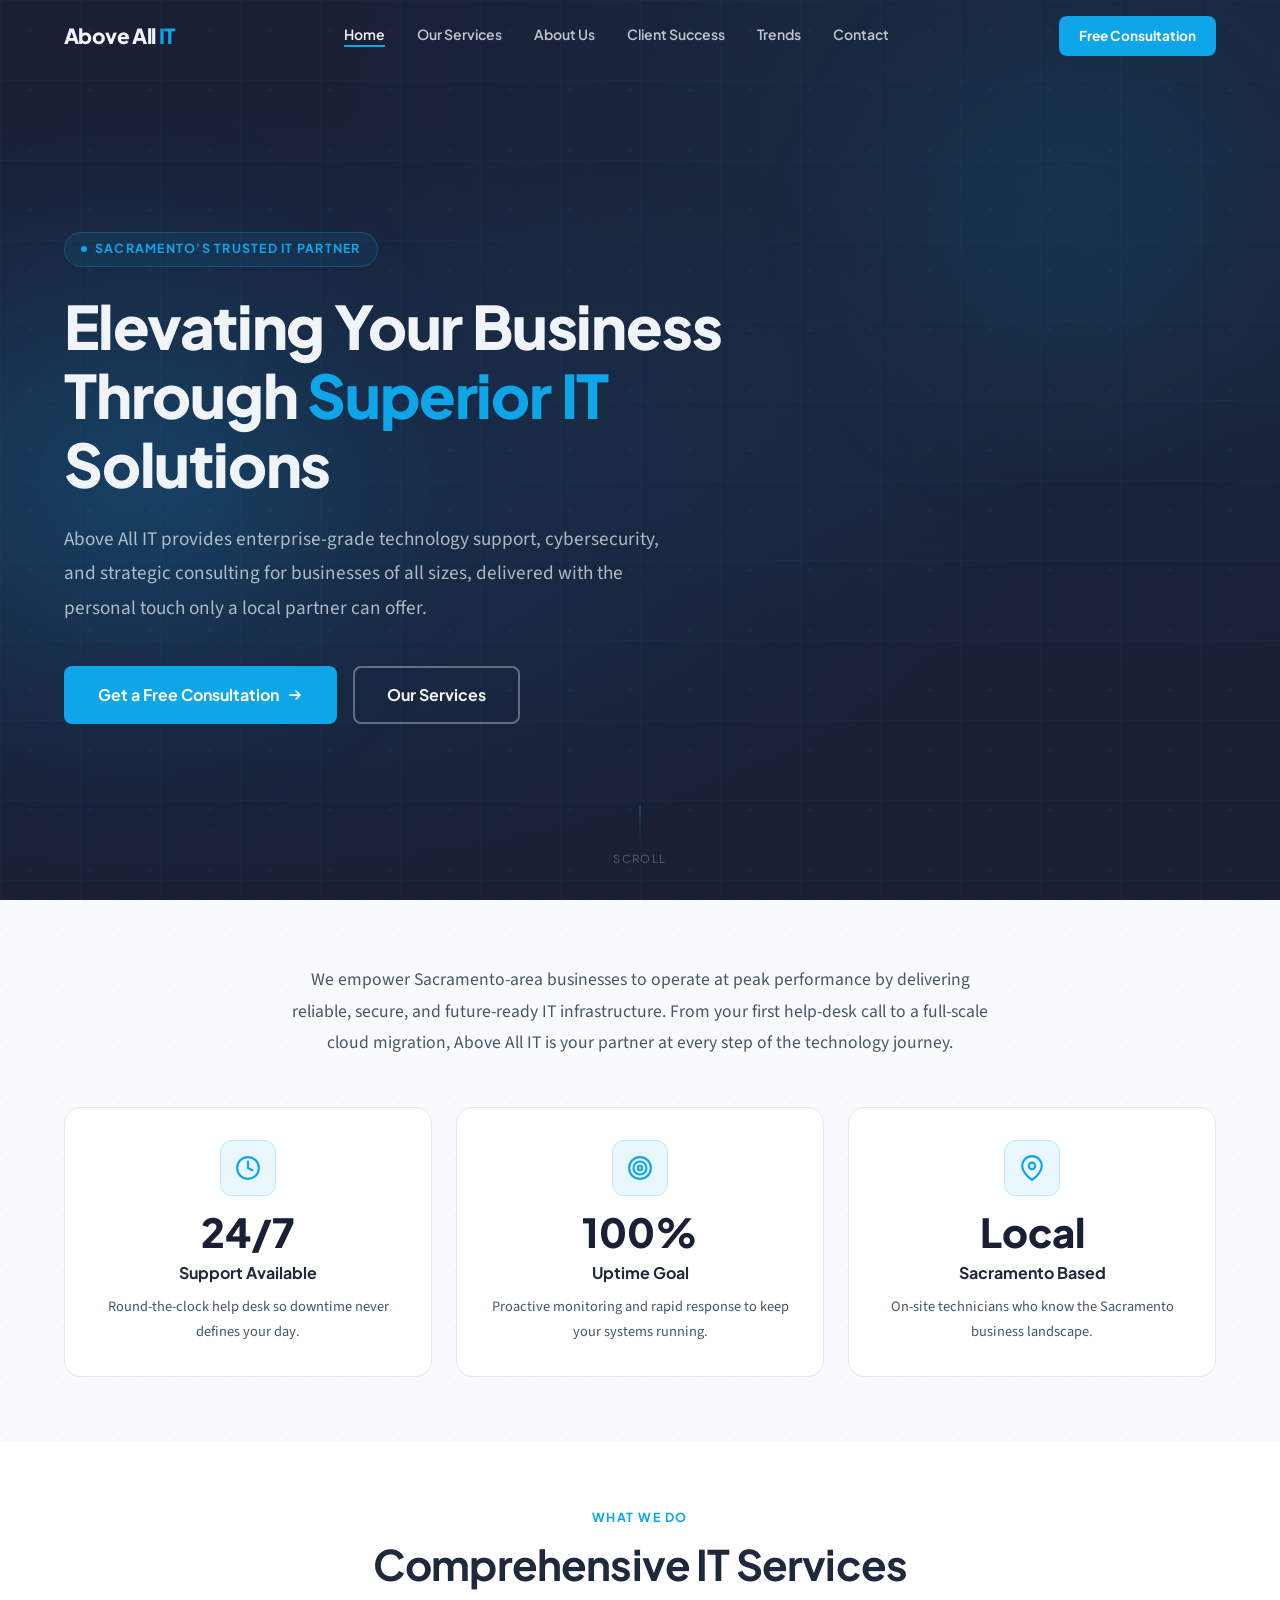
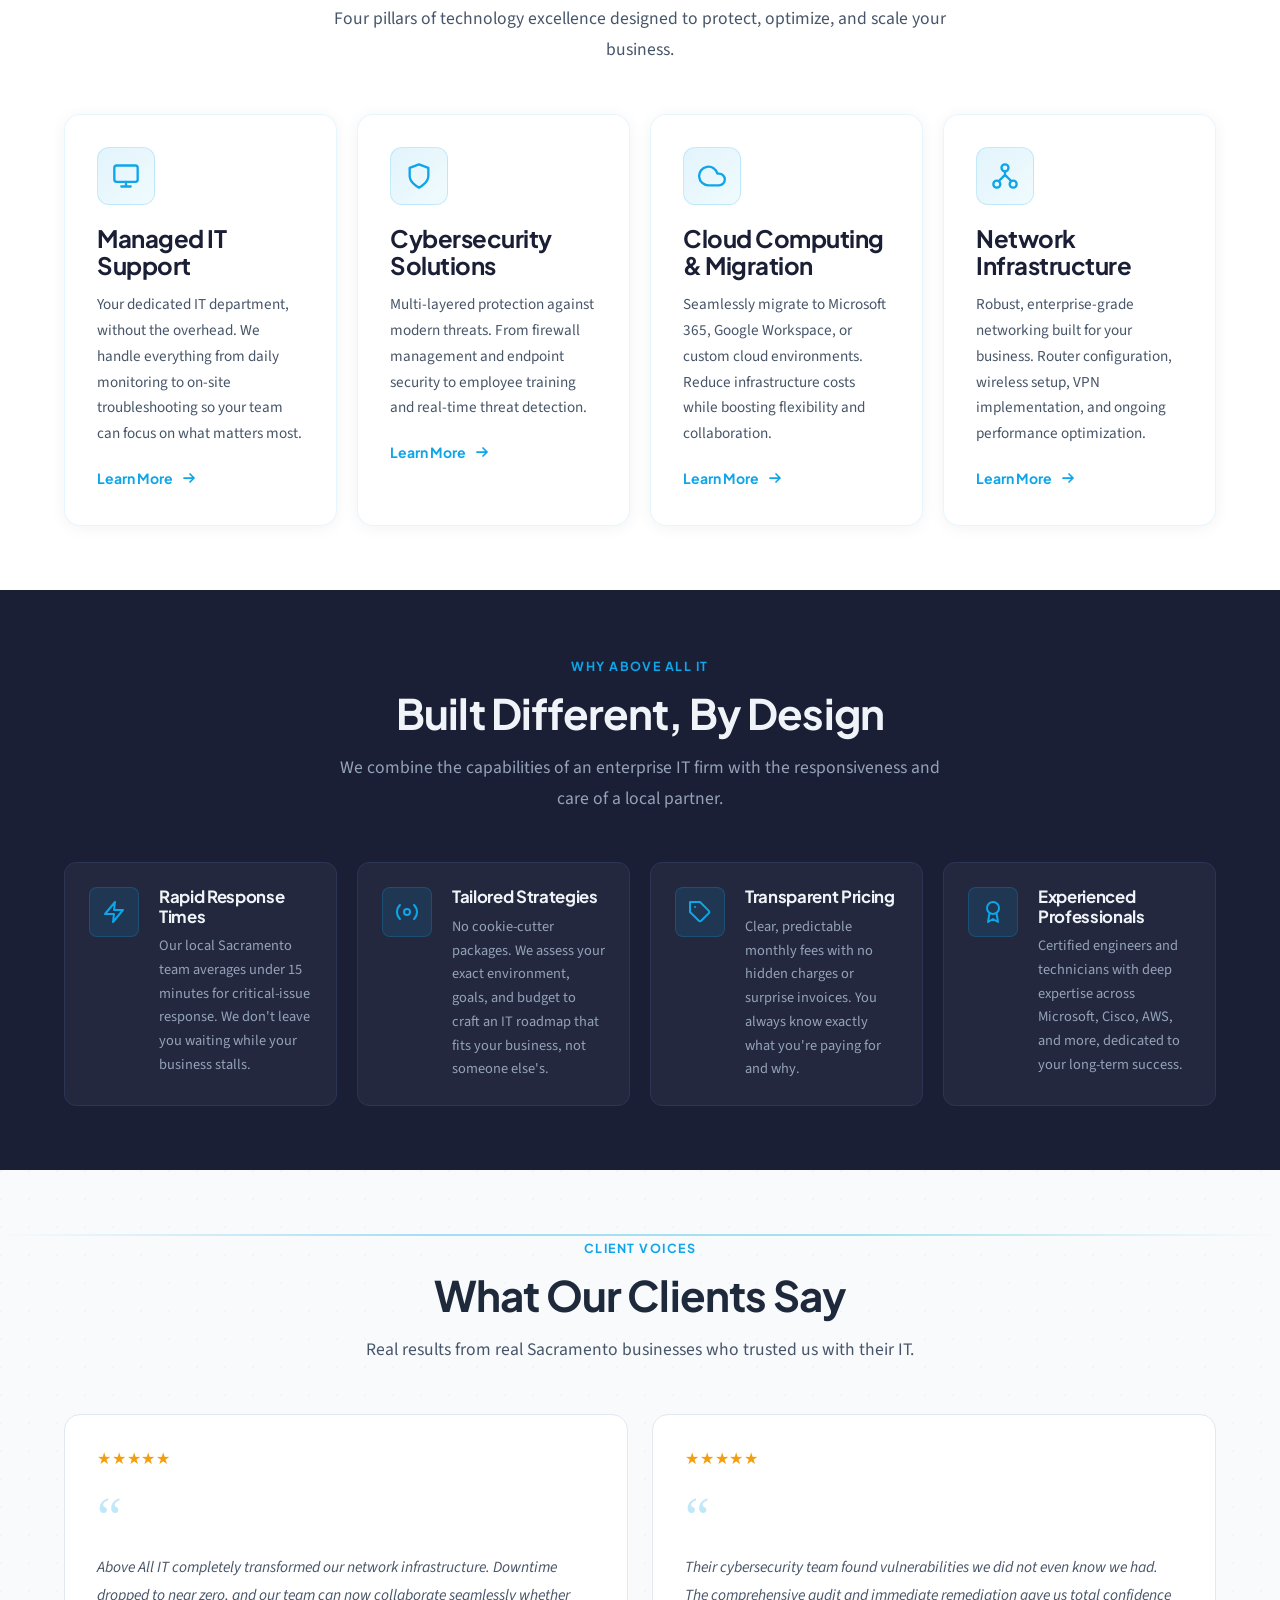
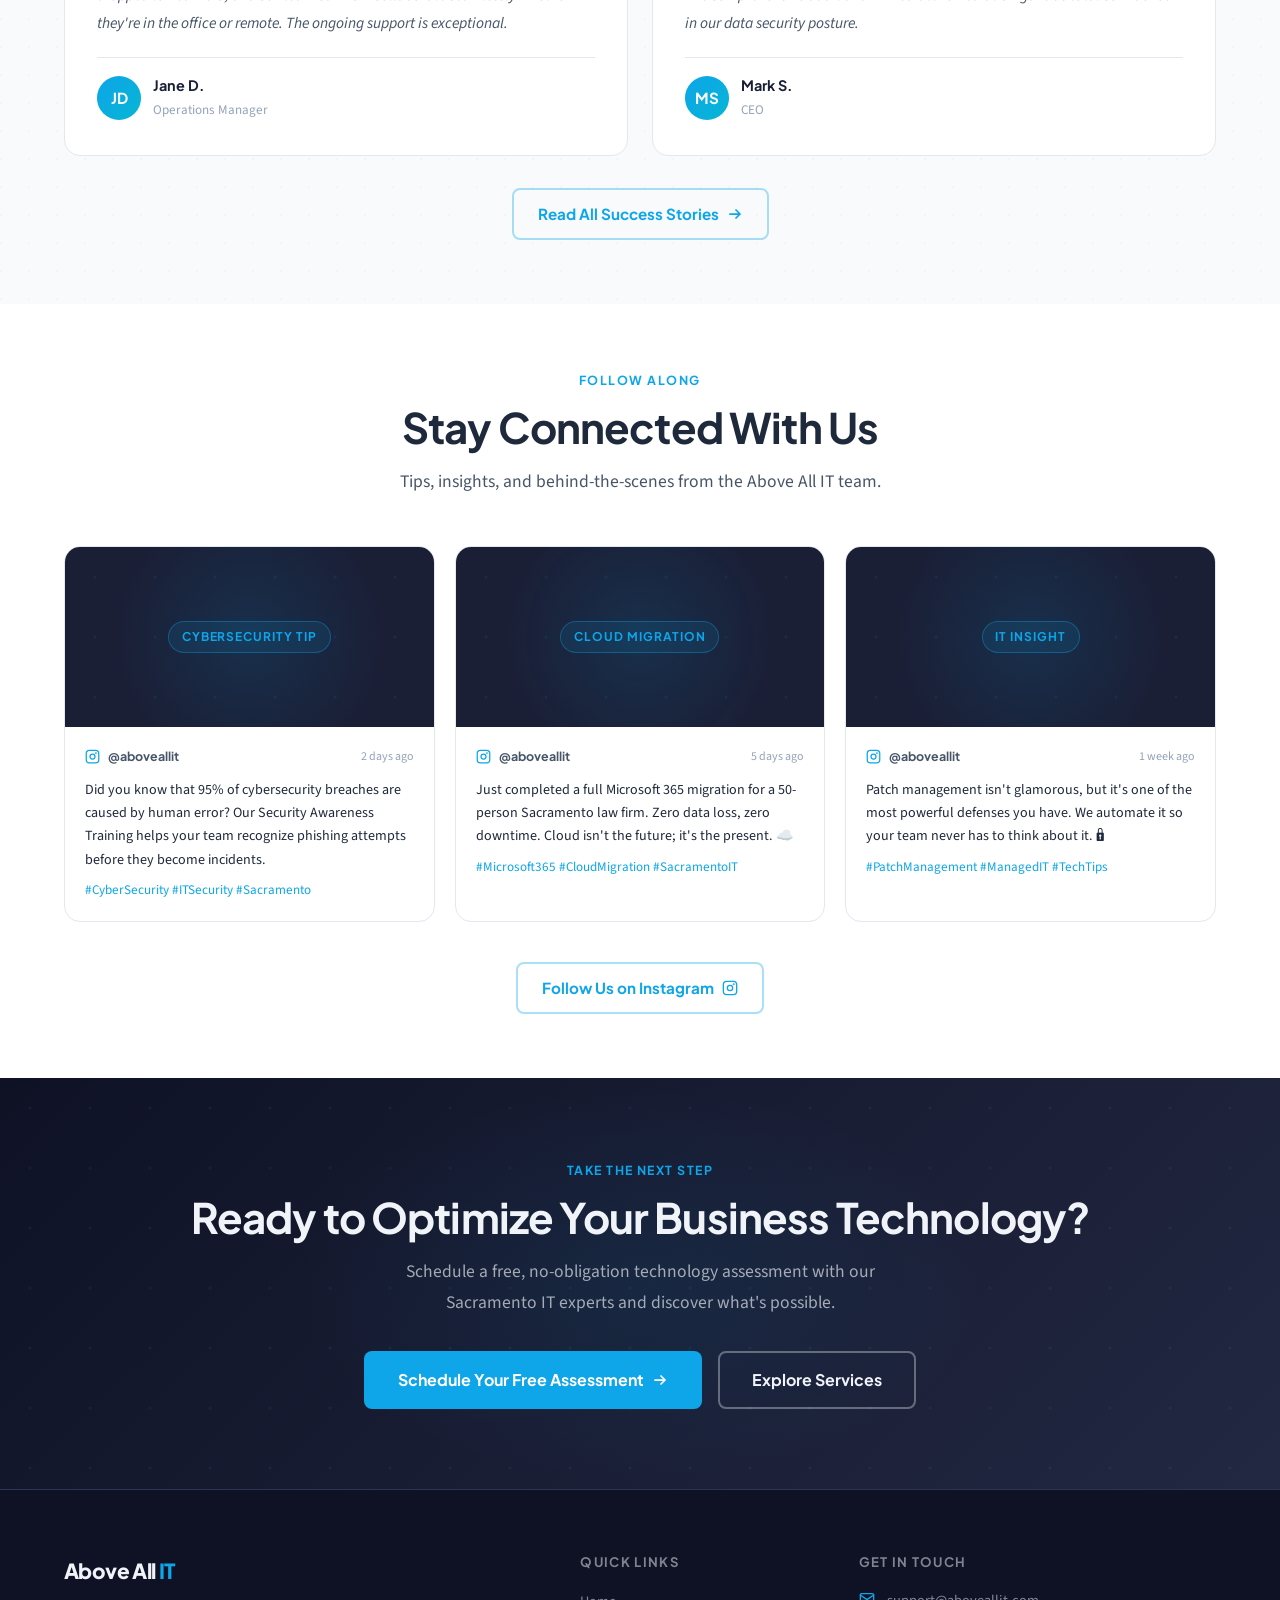
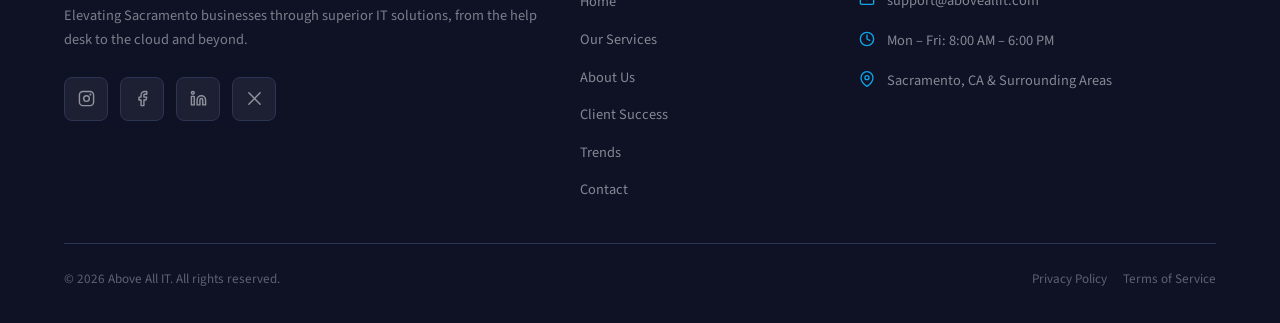
==== index.html @ f5e050c0 "push" ====
<!DOCTYPE html>
<html lang="en">
<head>
  <meta charset="UTF-8">
  <meta name="viewport" content="width=device-width, initial-scale=1.0">
  <title>Above All IT | IT Consulting &amp; Managed Services — Sacramento, CA</title>
  <meta name="description" content="Above All IT delivers enterprise-grade managed IT support, cybersecurity, cloud computing, and network infrastructure for businesses in Sacramento, CA and surrounding areas.">
  <meta name="keywords" content="IT consulting Sacramento, managed IT services Sacramento, cybersecurity Sacramento, cloud computing Sacramento, network infrastructure, IT support Sacramento CA">
  <meta name="author" content="Above All IT">
  <meta name="robots" content="index, follow">
  <link rel="canonical" href="https://aboveallit.com/">

  <!-- Open Graph -->
  <meta property="og:type" content="website">
  <meta property="og:url" content="https://aboveallit.com/">
  <meta property="og:title" content="Above All IT | IT Consulting &amp; Managed Services — Sacramento, CA">
  <meta property="og:description" content="Enterprise-grade IT support, cybersecurity, cloud computing, and strategic consulting for businesses in Sacramento, CA.">
  <meta property="og:image" content="https://aboveallit.com/images/og-home.png">
  <meta property="og:locale" content="en_US">
  <meta property="og:site_name" content="Above All IT">

  <!-- Twitter Card -->
  <meta name="twitter:card" content="summary_large_image">
  <meta name="twitter:site" content="@aboveallit">
  <meta name="twitter:title" content="Above All IT | IT Consulting — Sacramento, CA">
  <meta name="twitter:description" content="Enterprise-grade IT support, cybersecurity, cloud computing, and strategic consulting for Sacramento businesses.">
  <meta name="twitter:image" content="https://aboveallit.com/images/og-home.png">

  <!-- Fonts -->
  <link rel="preconnect" href="https://fonts.googleapis.com">
  <link rel="preconnect" href="https://fonts.gstatic.com" crossorigin>
  <link href="https://fonts.googleapis.com/css2?family=Plus+Jakarta+Sans:wght@400;500;600;700;800&family=Source+Sans+3:ital,wght@0,400;0,600;1,400&display=swap" rel="stylesheet">

  <!-- Styles -->
  <link rel="stylesheet" href="css/styles.css">

  <!-- Favicon placeholder -->
  <link rel="icon" href="images/favicon.ico" type="image/x-icon">

  <!-- JSON-LD: LocalBusiness -->
  <script type="application/ld+json">
  {
    "@context": "https://schema.org",
    "@type": "LocalBusiness",
    "name": "Above All IT",
    "description": "Enterprise-grade IT support, cybersecurity, cloud computing, and strategic consulting for businesses in Sacramento, CA.",
    "url": "https://aboveallit.com",
    "email": "support@aboveallit.com",
    "openingHours": "Mo-Fr 08:00-18:00",
    "areaServed": [
      { "@type": "City", "name": "Sacramento" },
      { "@type": "City", "name": "Elk Grove" },
      { "@type": "City", "name": "Roseville" },
      { "@type": "City", "name": "Folsom" },
      { "@type": "City", "name": "Citrus Heights" },
      { "@type": "City", "name": "Rancho Cordova" }
    ],
    "address": {
      "@type": "PostalAddress",
      "addressLocality": "Sacramento",
      "addressRegion": "CA",
      "addressCountry": "US"
    },
    "sameAs": [
      "https://www.instagram.com/aboveallit",
      "https://www.facebook.com/aboveallit",
      "https://www.linkedin.com/company/aboveallit",
      "https://twitter.com/aboveallit"
    ]
  }
  </script>
</head>
<body>

  <!-- ===================== NAVIGATION ===================== -->
  <nav id="mainNav" class="nav" aria-label="Main navigation">
    <div class="nav-inner">
      <a href="index.html" class="nav-logo">Above All <span>IT</span></a>

      <ul class="nav-links" role="list">
        <li><a href="index.html">Home</a></li>
        <li><a href="services.html">Our Services</a></li>
        <li><a href="about.html">About Us</a></li>
        <li><a href="success.html">Client Success</a></li>
        <li><a href="trends.html">Trends</a></li>
        <li><a href="contact.html">Contact</a></li>
      </ul>

      <div class="nav-actions">
        <a href="contact.html" class="btn-nav">Free Consultation</a>
      </div>

      <button class="nav-hamburger" id="hamburger" aria-label="Toggle menu" aria-expanded="false" aria-controls="mobileMenu">
        <span></span><span></span><span></span>
      </button>
    </div>
  </nav>

  <!-- Mobile Menu -->
  <nav id="mobileMenu" class="nav-mobile" aria-label="Mobile navigation">
    <a href="index.html">Home</a>
    <a href="services.html">Our Services</a>
    <a href="about.html">About Us</a>
    <a href="success.html">Client Success</a>
    <a href="trends.html">Trends</a>
    <a href="contact.html">Contact</a>
    <a href="contact.html" class="btn-primary">Free Consultation</a>
  </nav>

  <main>

    <!-- ===================== HERO ===================== -->
    <section class="hero" aria-label="Hero">
      <div class="hero-bg" aria-hidden="true"></div>
      <div class="hero-grid" aria-hidden="true"></div>
      <div class="hero-orb hero-orb-1" aria-hidden="true"></div>
      <div class="hero-orb hero-orb-2" aria-hidden="true"></div>

      <div class="container">
        <div class="hero-eyebrow anim-fade-up">
          <span class="pulse-dot" aria-hidden="true"></span>
          Sacramento's Trusted IT Partner
        </div>

        <h1 class="anim-fade-up d1">
          Elevating Your Business<br>
          Through <em>Superior IT</em> Solutions
        </h1>

        <p class="hero-sub anim-fade-up d2">
          Above All IT provides enterprise-grade technology support, cybersecurity, and strategic consulting for businesses of all sizes, delivered with the personal touch only a local partner can offer.
        </p>

        <div class="hero-ctas anim-fade-up d3">
          <a href="contact.html" class="btn-primary">
            Get a Free Consultation
            <svg width="16" height="16" viewBox="0 0 16 16" fill="none" aria-hidden="true"><path d="M3 8h10M9 4l4 4-4 4" stroke="currentColor" stroke-width="1.75" stroke-linecap="round" stroke-linejoin="round"/></svg>
          </a>
          <a href="services.html" class="btn-outline">Our Services</a>
        </div>
      </div>

      <div class="hero-scroll-hint" aria-hidden="true">
        <div class="hero-scroll-bar"></div>
        <span>Scroll</span>
      </div>
    </section>

    <!-- ===================== VALUE PROPOSITION ===================== -->
    <section class="section section-light" aria-labelledby="value-heading">
      <div class="container">
        <p class="value-intro reveal">
          We empower Sacramento-area businesses to operate at peak performance by delivering reliable, secure, and future-ready IT infrastructure. From your first help-desk call to a full-scale cloud migration, Above All IT is your partner at every step of the technology journey.
        </p>

        <div class="stats-grid stagger-parent">
          <!-- Stat 1 -->
          <div class="stat-card">
            <div class="stat-icon" aria-hidden="true">
              <!-- Clock icon -->
              <svg width="26" height="26" viewBox="0 0 24 24" fill="none" stroke="currentColor" stroke-width="2" stroke-linecap="round" stroke-linejoin="round"><circle cx="12" cy="12" r="10"/><polyline points="12 6 12 12 16 14"/></svg>
            </div>
            <div class="stat-number">24/7</div>
            <div class="stat-name">Support Available</div>
            <p class="stat-desc">Round-the-clock help desk so downtime never defines your day.</p>
          </div>

          <!-- Stat 2 -->
          <div class="stat-card">
            <div class="stat-icon" aria-hidden="true">
              <!-- Target icon -->
              <svg width="26" height="26" viewBox="0 0 24 24" fill="none" stroke="currentColor" stroke-width="2" stroke-linecap="round" stroke-linejoin="round"><circle cx="12" cy="12" r="10"/><circle cx="12" cy="12" r="6"/><circle cx="12" cy="12" r="2"/></svg>
            </div>
            <div class="stat-number">100%</div>
            <div class="stat-name">Uptime Goal</div>
            <p class="stat-desc">Proactive monitoring and rapid response to keep your systems running.</p>
          </div>

          <!-- Stat 3 -->
          <div class="stat-card">
            <div class="stat-icon" aria-hidden="true">
              <!-- Map pin icon -->
              <svg width="26" height="26" viewBox="0 0 24 24" fill="none" stroke="currentColor" stroke-width="2" stroke-linecap="round" stroke-linejoin="round"><path d="M21 10c0 7-9 13-9 13s-9-6-9-13a9 9 0 0 1 18 0z"/><circle cx="12" cy="10" r="3"/></svg>
            </div>
            <div class="stat-number">Local</div>
            <div class="stat-name">Sacramento Based</div>
            <p class="stat-desc">On-site technicians who know the Sacramento business landscape.</p>
          </div>
        </div>
      </div>
    </section>

    <!-- ===================== SERVICES OVERVIEW ===================== -->
    <section class="section" id="services-overview" aria-labelledby="services-heading">
      <div class="container">
        <div class="section-header reveal">
          <span class="section-label">What We Do</span>
          <h2 id="services-heading">Comprehensive IT Services</h2>
          <p class="lead">Four pillars of technology excellence designed to protect, optimize, and scale your business.</p>
        </div>

        <div class="services-grid stagger-parent">

          <!-- Card 1: Managed IT -->
          <article class="service-card">
            <div class="svc-icon" aria-hidden="true">
              <svg width="28" height="28" viewBox="0 0 24 24" fill="none" stroke="currentColor" stroke-width="2" stroke-linecap="round" stroke-linejoin="round"><rect x="2" y="3" width="20" height="14" rx="2"/><path d="M8 21h8M12 17v4"/></svg>
            </div>
            <h3>Managed IT Support</h3>
            <p>Your dedicated IT department, without the overhead. We handle everything from daily monitoring to on-site troubleshooting so your team can focus on what matters most.</p>
            <a href="services.html#managed-it" class="link-cta">
              Learn More
              <svg class="arrow-icon" width="16" height="16" viewBox="0 0 16 16" fill="none" aria-hidden="true"><path d="M3 8h10M9 4l4 4-4 4" stroke="currentColor" stroke-width="1.75" stroke-linecap="round" stroke-linejoin="round"/></svg>
            </a>
          </article>

          <!-- Card 2: Cybersecurity -->
          <article class="service-card">
            <div class="svc-icon" aria-hidden="true">
              <svg width="28" height="28" viewBox="0 0 24 24" fill="none" stroke="currentColor" stroke-width="2" stroke-linecap="round" stroke-linejoin="round"><path d="M12 22s8-4 8-10V5l-8-3-8 3v7c0 6 8 10 8 10z"/></svg>
            </div>
            <h3>Cybersecurity Solutions</h3>
            <p>Multi-layered protection against modern threats. From firewall management and endpoint security to employee training and real-time threat detection.</p>
            <a href="services.html#cybersecurity" class="link-cta">
              Learn More
              <svg class="arrow-icon" width="16" height="16" viewBox="0 0 16 16" fill="none" aria-hidden="true"><path d="M3 8h10M9 4l4 4-4 4" stroke="currentColor" stroke-width="1.75" stroke-linecap="round" stroke-linejoin="round"/></svg>
            </a>
          </article>

          <!-- Card 3: Cloud -->
          <article class="service-card">
            <div class="svc-icon" aria-hidden="true">
              <svg width="28" height="28" viewBox="0 0 24 24" fill="none" stroke="currentColor" stroke-width="2" stroke-linecap="round" stroke-linejoin="round"><path d="M18 10h-1.26A8 8 0 1 0 9 20h9a5 5 0 0 0 0-10z"/></svg>
            </div>
            <h3>Cloud Computing &amp; Migration</h3>
            <p>Seamlessly migrate to Microsoft 365, Google Workspace, or custom cloud environments. Reduce infrastructure costs while boosting flexibility and collaboration.</p>
            <a href="services.html#cloud" class="link-cta">
              Learn More
              <svg class="arrow-icon" width="16" height="16" viewBox="0 0 16 16" fill="none" aria-hidden="true"><path d="M3 8h10M9 4l4 4-4 4" stroke="currentColor" stroke-width="1.75" stroke-linecap="round" stroke-linejoin="round"/></svg>
            </a>
          </article>

          <!-- Card 4: Network -->
          <article class="service-card">
            <div class="svc-icon" aria-hidden="true">
              <svg width="28" height="28" viewBox="0 0 24 24" fill="none" stroke="currentColor" stroke-width="2" stroke-linecap="round" stroke-linejoin="round"><circle cx="12" cy="5" r="3"/><circle cx="19" cy="19" r="3"/><circle cx="5" cy="19" r="3"/><path d="M12 8v3M12 11l-5.5 5.5M12 11l5.5 5.5"/></svg>
            </div>
            <h3>Network Infrastructure</h3>
            <p>Robust, enterprise-grade networking built for your business. Router configuration, wireless setup, VPN implementation, and ongoing performance optimization.</p>
            <a href="services.html#network" class="link-cta">
              Learn More
              <svg class="arrow-icon" width="16" height="16" viewBox="0 0 16 16" fill="none" aria-hidden="true"><path d="M3 8h10M9 4l4 4-4 4" stroke="currentColor" stroke-width="1.75" stroke-linecap="round" stroke-linejoin="round"/></svg>
            </a>
          </article>

        </div>
      </div>
    </section>

    <!-- ===================== WHY CHOOSE US ===================== -->
    <section class="section section-dark" aria-labelledby="why-heading">
      <div class="container">
        <div class="section-header reveal">
          <span class="section-label">Why Above All IT</span>
          <h2 id="why-heading">Built Different, By Design</h2>
          <p class="lead">We combine the capabilities of an enterprise IT firm with the responsiveness and care of a local partner.</p>
        </div>

        <div class="features-grid stagger-parent">

          <div class="feature-item">
            <div class="feat-icon" aria-hidden="true">
              <!-- Lightning / response -->
              <svg width="24" height="24" viewBox="0 0 24 24" fill="none" stroke="currentColor" stroke-width="2" stroke-linecap="round" stroke-linejoin="round"><polygon points="13 2 3 14 12 14 11 22 21 10 12 10 13 2"/></svg>
            </div>
            <div>
              <h3>Rapid Response Times</h3>
              <p>Our local Sacramento team averages under 15 minutes for critical-issue response. We don't leave you waiting while your business stalls.</p>
            </div>
          </div>

          <div class="feature-item">
            <div class="feat-icon" aria-hidden="true">
              <!-- Settings / custom -->
              <svg width="24" height="24" viewBox="0 0 24 24" fill="none" stroke="currentColor" stroke-width="2" stroke-linecap="round" stroke-linejoin="round"><circle cx="12" cy="12" r="3"/><path d="M19.07 4.93a10 10 0 0 1 0 14.14M4.93 4.93a10 10 0 0 0 0 14.14"/></svg>
            </div>
            <div>
              <h3>Tailored Strategies</h3>
              <p>No cookie-cutter packages. We assess your exact environment, goals, and budget to craft an IT roadmap that fits your business, not someone else's.</p>
            </div>
          </div>

          <div class="feature-item">
            <div class="feat-icon" aria-hidden="true">
              <!-- Tag / pricing -->
              <svg width="24" height="24" viewBox="0 0 24 24" fill="none" stroke="currentColor" stroke-width="2" stroke-linecap="round" stroke-linejoin="round"><path d="M20.59 13.41l-7.17 7.17a2 2 0 0 1-2.83 0L2 12V2h10l8.59 8.59a2 2 0 0 1 0 2.82z"/><line x1="7" y1="7" x2="7.01" y2="7"/></svg>
            </div>
            <div>
              <h3>Transparent Pricing</h3>
              <p>Clear, predictable monthly fees with no hidden charges or surprise invoices. You always know exactly what you're paying for and why.</p>
            </div>
          </div>

          <div class="feature-item">
            <div class="feat-icon" aria-hidden="true">
              <!-- Award / experienced -->
              <svg width="24" height="24" viewBox="0 0 24 24" fill="none" stroke="currentColor" stroke-width="2" stroke-linecap="round" stroke-linejoin="round"><circle cx="12" cy="8" r="6"/><path d="M15.477 12.89L17 22l-5-3-5 3 1.523-9.11"/></svg>
            </div>
            <div>
              <h3>Experienced Professionals</h3>
              <p>Certified engineers and technicians with deep expertise across Microsoft, Cisco, AWS, and more, dedicated to your long-term success.</p>
            </div>
          </div>

        </div>
      </div>
    </section>

    <!-- ===================== TESTIMONIALS ===================== -->
    <section class="section section-light" aria-labelledby="testi-heading">
      <div class="container">
        <div class="section-header reveal">
          <span class="section-label">Client Voices</span>
          <h2 id="testi-heading">What Our Clients Say</h2>
          <p class="lead">Real results from real Sacramento businesses who trusted us with their IT.</p>
        </div>

        <div class="testimonials-grid stagger-parent">

          <div class="testi-card">
            <div class="testi-stars" aria-label="5 out of 5 stars">★★★★★</div>
            <div class="testi-quote-mark" aria-hidden="true">&ldquo;</div>
            <blockquote>
              Above All IT completely transformed our network infrastructure. Downtime dropped to near zero, and our team can now collaborate seamlessly whether they're in the office or remote. The ongoing support is exceptional.
            </blockquote>
            <div class="testi-author">
              <div class="avatar" aria-hidden="true">JD</div>
              <div class="testi-meta">
                <strong>Jane D.</strong>
                <span>Operations Manager</span>
              </div>
            </div>
          </div>

          <div class="testi-card">
            <div class="testi-stars" aria-label="5 out of 5 stars">★★★★★</div>
            <div class="testi-quote-mark" aria-hidden="true">&ldquo;</div>
            <blockquote>
              Their cybersecurity team found vulnerabilities we did not even know we had. The comprehensive audit and immediate remediation gave us total confidence in our data security posture.
            </blockquote>
            <div class="testi-author">
              <div class="avatar" aria-hidden="true">MS</div>
              <div class="testi-meta">
                <strong>Mark S.</strong>
                <span>CEO</span>
              </div>
            </div>
          </div>

        </div>

        <div class="testi-center reveal">
          <a href="success.html" class="btn-ghost">
            Read All Success Stories
            <svg class="arrow-icon" width="16" height="16" viewBox="0 0 16 16" fill="none" aria-hidden="true"><path d="M3 8h10M9 4l4 4-4 4" stroke="currentColor" stroke-width="1.75" stroke-linecap="round" stroke-linejoin="round"/></svg>
          </a>
        </div>
      </div>
    </section>

    <!-- ===================== SOCIAL FEED ===================== -->
    <!--
      Social Feed: To embed live Instagram posts, replace this section's
      placeholder cards with the Instagram Basic Display API oEmbed snippets
      or a third-party embed service (e.g., Behold.so, EmbedSocial).
      Example oEmbed endpoint: https://graph.facebook.com/v18.0/instagram_oembed?url=POST_URL&access_token=TOKEN
    -->
    <section class="section" aria-labelledby="social-heading">
      <div class="container">
        <div class="section-header reveal">
          <span class="section-label">Follow Along</span>
          <h2 id="social-heading">Stay Connected With Us</h2>
          <p class="lead">Tips, insights, and behind-the-scenes from the Above All IT team.</p>
        </div>

        <div class="social-grid stagger-parent">

          <!-- Post 1 -->
          <div class="social-card">
            <div class="social-img" aria-hidden="true">
              <div class="social-img-tag">Cybersecurity Tip</div>
            </div>
            <div class="social-body">
              <div class="social-header">
                <div class="social-platform">
                  <!-- Instagram icon -->
                  <svg width="15" height="15" viewBox="0 0 24 24" fill="none" stroke="currentColor" stroke-width="2" stroke-linecap="round" stroke-linejoin="round" aria-hidden="true"><rect x="2" y="2" width="20" height="20" rx="5"/><circle cx="12" cy="12" r="4"/><circle cx="17.5" cy="6.5" r=".5" fill="currentColor"/></svg>
                  @aboveallit
                </div>
                <span class="social-date">2 days ago</span>
              </div>
              <p>Did you know that 95% of cybersecurity breaches are caused by human error? Our Security Awareness Training helps your team recognize phishing attempts before they become incidents.</p>
              <div class="social-hashtags">#CyberSecurity #ITSecurity #Sacramento</div>
            </div>
          </div>

          <!-- Post 2 -->
          <div class="social-card">
            <div class="social-img" aria-hidden="true">
              <div class="social-img-tag">Cloud Migration</div>
            </div>
            <div class="social-body">
              <div class="social-header">
                <div class="social-platform">
                  <svg width="15" height="15" viewBox="0 0 24 24" fill="none" stroke="currentColor" stroke-width="2" stroke-linecap="round" stroke-linejoin="round" aria-hidden="true"><rect x="2" y="2" width="20" height="20" rx="5"/><circle cx="12" cy="12" r="4"/><circle cx="17.5" cy="6.5" r=".5" fill="currentColor"/></svg>
                  @aboveallit
                </div>
                <span class="social-date">5 days ago</span>
              </div>
              <p>Just completed a full Microsoft 365 migration for a 50-person Sacramento law firm. Zero data loss, zero downtime. Cloud isn't the future; it's the present. ☁️</p>
              <div class="social-hashtags">#Microsoft365 #CloudMigration #SacramentoIT</div>
            </div>
          </div>

          <!-- Post 3 -->
          <div class="social-card">
            <div class="social-img" aria-hidden="true">
              <div class="social-img-tag">IT Insight</div>
            </div>
            <div class="social-body">
              <div class="social-header">
                <div class="social-platform">
                  <svg width="15" height="15" viewBox="0 0 24 24" fill="none" stroke="currentColor" stroke-width="2" stroke-linecap="round" stroke-linejoin="round" aria-hidden="true"><rect x="2" y="2" width="20" height="20" rx="5"/><circle cx="12" cy="12" r="4"/><circle cx="17.5" cy="6.5" r=".5" fill="currentColor"/></svg>
                  @aboveallit
                </div>
                <span class="social-date">1 week ago</span>
              </div>
              <p>Patch management isn't glamorous, but it's one of the most powerful defenses you have. We automate it so your team never has to think about it. 🔒</p>
              <div class="social-hashtags">#PatchManagement #ManagedIT #TechTips</div>
            </div>
          </div>

        </div>

        <div class="social-follow reveal">
          <a href="#" class="btn-ghost" aria-label="Follow Above All IT on Instagram (opens social profile)">
            Follow Us on Instagram
            <svg width="16" height="16" viewBox="0 0 24 24" fill="none" stroke="currentColor" stroke-width="2" stroke-linecap="round" stroke-linejoin="round" aria-hidden="true"><rect x="2" y="2" width="20" height="20" rx="5"/><circle cx="12" cy="12" r="4"/><circle cx="17.5" cy="6.5" r=".5" fill="currentColor"/></svg>
          </a>
        </div>
      </div>
    </section>

    <!-- ===================== CTA BANNER ===================== -->
    <section class="cta-banner" aria-labelledby="cta-heading">
      <div class="container">
        <div class="reveal">
          <span class="section-label">Take the Next Step</span>
          <h2 id="cta-heading">Ready to Optimize Your Business Technology?</h2>
          <p class="lead">Schedule a free, no-obligation technology assessment with our Sacramento IT experts and discover what's possible.</p>
          <div class="cta-banner-btns">
            <a href="contact.html" class="btn-primary">
              Schedule Your Free Assessment
              <svg class="arrow-icon" width="16" height="16" viewBox="0 0 16 16" fill="none" aria-hidden="true"><path d="M3 8h10M9 4l4 4-4 4" stroke="currentColor" stroke-width="1.75" stroke-linecap="round" stroke-linejoin="round"/></svg>
            </a>
            <a href="services.html" class="btn-outline">Explore Services</a>
          </div>
        </div>
      </div>
    </section>

  </main>

  <!-- ===================== FOOTER ===================== -->
  <footer class="footer" role="contentinfo">
    <div class="container">
      <div class="footer-grid">

        <!-- Column 1: Brand -->
        <div class="footer-col">
          <a href="index.html" class="footer-logo">Above All <span>IT</span></a>
          <p class="footer-tagline">Elevating Sacramento businesses through superior IT solutions, from the help desk to the cloud and beyond.</p>
          <div class="footer-social">
            <a href="#" class="social-btn" aria-label="Follow Above All IT on Instagram">
              <svg width="17" height="17" viewBox="0 0 24 24" fill="none" stroke="currentColor" stroke-width="2" stroke-linecap="round" stroke-linejoin="round" aria-hidden="true"><rect x="2" y="2" width="20" height="20" rx="5"/><circle cx="12" cy="12" r="4"/><circle cx="17.5" cy="6.5" r=".5" fill="currentColor"/></svg>
            </a>
            <a href="#" class="social-btn" aria-label="Follow Above All IT on Facebook">
              <svg width="17" height="17" viewBox="0 0 24 24" fill="none" stroke="currentColor" stroke-width="2" stroke-linecap="round" stroke-linejoin="round" aria-hidden="true"><path d="M18 2h-3a5 5 0 0 0-5 5v3H7v4h3v8h4v-8h3l1-4h-4V7a1 1 0 0 1 1-1h3z"/></svg>
            </a>
            <a href="#" class="social-btn" aria-label="Follow Above All IT on LinkedIn">
              <svg width="17" height="17" viewBox="0 0 24 24" fill="none" stroke="currentColor" stroke-width="2" stroke-linecap="round" stroke-linejoin="round" aria-hidden="true"><path d="M16 8a6 6 0 0 1 6 6v7h-4v-7a2 2 0 0 0-2-2 2 2 0 0 0-2 2v7h-4v-7a6 6 0 0 1 6-6z"/><rect x="2" y="9" width="4" height="12"/><circle cx="4" cy="4" r="2"/></svg>
            </a>
            <a href="#" class="social-btn" aria-label="Follow Above All IT on X (Twitter)">
              <svg width="17" height="17" viewBox="0 0 24 24" fill="none" stroke="currentColor" stroke-width="2" stroke-linecap="round" stroke-linejoin="round" aria-hidden="true"><path d="M4 4l16 16M4 20L20 4"/></svg>
            </a>
          </div>
        </div>

        <!-- Column 2: Quick Links -->
        <div class="footer-col">
          <h4>Quick Links</h4>
          <ul class="footer-links" role="list">
            <li><a href="index.html">Home</a></li>
            <li><a href="services.html">Our Services</a></li>
            <li><a href="about.html">About Us</a></li>
            <li><a href="success.html">Client Success</a></li>
            <li><a href="trends.html">Trends</a></li>
            <li><a href="contact.html">Contact</a></li>
          </ul>
        </div>

        <!-- Column 3: Contact -->
        <div class="footer-col">
          <h4>Get In Touch</h4>
          <div class="footer-contact-item">
            <svg width="16" height="16" viewBox="0 0 24 24" fill="none" stroke="currentColor" stroke-width="2" stroke-linecap="round" stroke-linejoin="round" aria-hidden="true"><path d="M4 4h16c1.1 0 2 .9 2 2v12c0 1.1-.9 2-2 2H4c-1.1 0-2-.9-2-2V6c0-1.1.9-2 2-2z"/><polyline points="22,6 12,13 2,6"/></svg>
            <span><a href="mailto:support@aboveallit.com" style="color:inherit;">support@aboveallit.com</a></span>
          </div>
          <div class="footer-contact-item">
            <svg width="16" height="16" viewBox="0 0 24 24" fill="none" stroke="currentColor" stroke-width="2" stroke-linecap="round" stroke-linejoin="round" aria-hidden="true"><circle cx="12" cy="12" r="10"/><polyline points="12 6 12 12 16 14"/></svg>
            <span>Mon – Fri: 8:00 AM – 6:00 PM</span>
          </div>
          <div class="footer-contact-item">
            <svg width="16" height="16" viewBox="0 0 24 24" fill="none" stroke="currentColor" stroke-width="2" stroke-linecap="round" stroke-linejoin="round" aria-hidden="true"><path d="M21 10c0 7-9 13-9 13s-9-6-9-13a9 9 0 0 1 18 0z"/><circle cx="12" cy="10" r="3"/></svg>
            <span>Sacramento, CA &amp; Surrounding Areas</span>
          </div>
        </div>

      </div>

      <div class="footer-bottom">
        <p>&copy; 2026 Above All IT. All rights reserved.</p>
        <div class="footer-legal">
          <a href="#">Privacy Policy</a>
          <a href="#">Terms of Service</a>
        </div>
      </div>
    </div>
  </footer>

  <script src="js/main.js"></script>
</body>
</html>
---- css/styles.css ----
/* ============================================================
   ABOVE ALL IT — Main Stylesheet
   ============================================================ */

/* ---- 1. Custom Properties ---- */
:root {
  --navy:        #1a1f36;
  --navy-dark:   #0f1225;
  --navy-mid:    #222842;
  --navy-card:   #1e2440;
  --blue:        #0ea5e9;
  --blue-dark:   #0284c7;
  --blue-light:  #38bdf8;
  --teal:        #06b6d4;
  --green:       #10b981;
  --amber:       #f59e0b;
  --text-light:  #f0f4f8;
  --text-muted:  #94a3b8;
  --text-dark:   #1e293b;
  --text-mid:    #475569;
  --bg-light:    #f8fafc;
  --bg-white:    #ffffff;
  --border:      #e2e8f0;
  --border-dark: #2d3555;

  --font-display: 'Plus Jakarta Sans', sans-serif;
  --font-body:    'Source Sans 3', sans-serif;

  --sp-1:  0.25rem;
  --sp-2:  0.5rem;
  --sp-3:  0.75rem;
  --sp-4:  1rem;
  --sp-5:  1.25rem;
  --sp-6:  1.5rem;
  --sp-8:  2rem;
  --sp-10: 2.5rem;
  --sp-12: 3rem;
  --sp-16: 4rem;
  --sp-20: 5rem;
  --sp-24: 6rem;

  --radius-sm: 0.375rem;
  --radius:    0.5rem;
  --radius-lg: 0.75rem;
  --radius-xl: 1rem;
  --radius-2xl:1.5rem;
  --radius-full: 9999px;

  --shadow-sm: 0 1px 3px rgba(0,0,0,.12), 0 1px 2px rgba(0,0,0,.08);
  --shadow:    0 4px 20px rgba(0,0,0,.10), 0 2px 8px rgba(0,0,0,.06);
  --shadow-lg: 0 20px 60px rgba(0,0,0,.18), 0 8px 24px rgba(0,0,0,.10);
  --shadow-blue: 0 8px 32px rgba(14,165,233,.30);

  --ease: cubic-bezier(.4,0,.2,1);
  --tx: .22s var(--ease);
  --tx-slow: .4s var(--ease);

  --max-w: 1200px;
  --nav-h: 72px;

  /* hero dot pattern */
  --dot-url: url("data:image/svg+xml,%3Csvg width='60' height='60' viewBox='0 0 60 60' xmlns='http://www.w3.org/2000/svg'%3E%3Ccircle cx='30' cy='30' r='1.5' fill='%230ea5e9' fill-opacity='0.09'/%3E%3C/svg%3E");
}

/* ---- 2. Reset ---- */
*,*::before,*::after { box-sizing:border-box; margin:0; padding:0; }
html { scroll-behavior:smooth; font-size:16px; }
body {
  font-family: var(--font-body);
  color: var(--text-dark);
  background: var(--bg-white);
  line-height: 1.6;
  overflow-x: hidden;
  -webkit-font-smoothing: antialiased;
  -moz-osx-font-smoothing: grayscale;
}
img { max-width:100%; height:auto; display:block; }
a { color:inherit; text-decoration:none; }
ul { list-style:none; }
button { cursor:pointer; border:none; background:none; font-family:inherit; }
input,textarea,select { font-family:inherit; }

/* ---- 3. Typography ---- */
h1,h2,h3,h4,h5,h6 {
  font-family: var(--font-display);
  font-weight: 700;
  line-height: 1.15;
  letter-spacing: -0.02em;
}
h1 { font-size: clamp(2.25rem, 5vw, 3.75rem); font-weight: 800; }
h2 { font-size: clamp(1.75rem, 4vw, 2.625rem); }
h3 { font-size: clamp(1.2rem, 2.5vw, 1.5rem); }
h4 { font-size: 1.125rem; }
p  { line-height: 1.75; }

/* ---- 4. Layout ---- */
.container {
  width: 100%;
  max-width: var(--max-w);
  margin: 0 auto;
  padding: 0 var(--sp-6);
}

.section        { padding: var(--sp-16) 0; }
.section-sm     { padding: var(--sp-10) 0; }
.section-dark   { background: var(--navy); }
.section-mid    { background: var(--navy-mid); }
.section-light  {
  background: var(--bg-light);
  background-image: radial-gradient(circle at 1px 1px, rgba(14,165,233,.045) 1px, transparent 0);
  background-size: 28px 28px;
}
.section-dark + .section-light::before {
  content: '';
  display: block;
  height: 2px;
  background: linear-gradient(90deg, transparent, rgba(14,165,233,.35), rgba(6,182,212,.35), transparent);
}
.section-light + .section-dark::after,
.section-mid + .section-light::before {
  content: '';
  display: block;
  height: 2px;
  background: linear-gradient(90deg, transparent, rgba(14,165,233,.25), rgba(6,182,212,.25), transparent);
}

.section-header { text-align:center; margin-bottom: var(--sp-12); }
.section-label {
  display: inline-block;
  font-family: var(--font-display);
  font-size: .78rem;
  font-weight: 700;
  letter-spacing: .12em;
  text-transform: uppercase;
  color: var(--blue);
  margin-bottom: var(--sp-3);
}
.section-header h2 { margin-bottom: var(--sp-4); }
.section-header .lead {
  font-size: 1.1rem;
  max-width: 620px;
  margin: 0 auto;
  color: var(--text-mid);
}
.section-dark .section-header h2 { color: var(--text-light); }
.section-dark .section-header .lead { color: var(--text-muted); }

/* ---- 5. Navigation ---- */
.nav {
  position: fixed;
  inset: 0 0 auto 0;
  z-index: 1000;
  height: var(--nav-h);
  display: flex;
  align-items: center;
  transition: background var(--tx), box-shadow var(--tx);
}
.nav.scrolled {
  background: rgba(15, 18, 37, 0.88);
  -webkit-backdrop-filter: blur(12px) saturate(160%);
  backdrop-filter: blur(12px) saturate(160%);
  box-shadow: 0 2px 24px rgba(0,0,0,.35);
  border-bottom: 1px solid rgba(255,255,255,.05);
}
.nav-inner {
  width: 100%;
  max-width: var(--max-w);
  margin: 0 auto;
  padding: 0 var(--sp-6);
  display: flex;
  align-items: center;
  justify-content: space-between;
  gap: var(--sp-8);
}

/* Logo */
.nav-logo {
  font-family: var(--font-display);
  font-size: 1.3rem;
  font-weight: 800;
  color: var(--text-light);
  letter-spacing: -.03em;
  white-space: nowrap;
  flex-shrink: 0;
}
.nav-logo span { color: var(--blue); }

/* Desktop links */
.nav-links {
  display: none;
  align-items: center;
  gap: var(--sp-8);
}
.nav-links a {
  font-family: var(--font-display);
  font-size: .875rem;
  font-weight: 600;
  color: rgba(240,244,248,.78);
  transition: color var(--tx);
  position: relative;
  padding-bottom: 3px;
}
.nav-links a::after {
  content: '';
  position: absolute;
  bottom: -1px; left: 0; right: 0;
  height: 2px;
  background: var(--blue);
  transform: scaleX(0);
  transform-origin: left;
  transition: transform var(--tx);
}
.nav-links a:hover       { color: var(--text-light); }
.nav-links a:hover::after{ transform: scaleX(1); }
.nav-links a.active      { color: var(--text-light); }
.nav-links a.active::after{ transform: scaleX(1); }

/* Nav CTA */
.nav-actions { display:none; }
.btn-nav {
  font-family: var(--font-display);
  font-size: .85rem;
  font-weight: 700;
  padding: .55rem 1.25rem;
  background: var(--blue);
  color: #fff;
  border-radius: var(--radius);
  transition: background var(--tx), transform var(--tx), box-shadow var(--tx);
  white-space: nowrap;
}
.btn-nav:hover {
  background: var(--blue-dark);
  transform: translateY(-1px);
  box-shadow: var(--shadow-blue);
}

/* Hamburger */
.nav-hamburger {
  display: flex;
  flex-direction: column;
  justify-content: center;
  gap: 5px;
  padding: var(--sp-2);
  width: 40px;
  height: 40px;
  background: rgba(255,255,255,.06);
  border-radius: var(--radius-sm);
  border: 1px solid rgba(255,255,255,.1);
  flex-shrink: 0;
}
.nav-hamburger span {
  display: block;
  width: 22px;
  height: 2px;
  background: var(--text-light);
  border-radius: 2px;
  transition: transform var(--tx), opacity var(--tx);
}
.nav-hamburger.open span:nth-child(1) { transform: translateY(7px) rotate(45deg); }
.nav-hamburger.open span:nth-child(2) { opacity: 0; transform: scaleX(0); }
.nav-hamburger.open span:nth-child(3) { transform: translateY(-7px) rotate(-45deg); }

/* Mobile menu */
.nav-mobile {
  position: fixed;
  top: var(--nav-h);
  left: 0;
  right: 0;
  background: var(--navy-dark);
  border-top: 1px solid var(--border-dark);
  padding: var(--sp-6);
  display: flex;
  flex-direction: column;
  gap: var(--sp-2);
  z-index: 999;
  transform: translateY(-110%);
  opacity: 0;
  pointer-events: none;
  transition: transform var(--tx-slow), opacity var(--tx-slow);
}
.nav-mobile.open {
  transform: translateY(0);
  opacity: 1;
  pointer-events: auto;
}
.nav-mobile a {
  font-family: var(--font-display);
  font-size: 1rem;
  font-weight: 600;
  color: rgba(240,244,248,.8);
  padding: var(--sp-3) 0;
  border-bottom: 1px solid var(--border-dark);
  transition: color var(--tx);
}
.nav-mobile a:last-child { border-bottom: none; }
.nav-mobile a:hover, .nav-mobile a.active { color: var(--blue); }
.nav-mobile .btn-primary { text-align:center; margin-top: var(--sp-3); }

@media (min-width:768px) {
  .nav-links     { display: flex; gap: var(--sp-5); }
  .nav-hamburger { display: none; }
}
@media (min-width:1024px) {
  .nav-links   { gap: var(--sp-8); }
  .nav-actions { display: flex; align-items: center; }
}

/* ---- 6. Buttons ---- */
.btn-primary {
  display: inline-flex;
  align-items: center;
  gap: var(--sp-2);
  font-family: var(--font-display);
  font-size: 1rem;
  font-weight: 700;
  padding: .9rem 2rem;
  background: var(--blue);
  color: #fff;
  border-radius: var(--radius);
  border: 2px solid transparent;
  transition: background var(--tx), transform var(--tx), box-shadow var(--tx);
  cursor: pointer;
}
.btn-primary:hover {
  background: var(--blue-dark);
  transform: translateY(-2px) scale(1.03);
  box-shadow: 0 0 0 4px rgba(14,165,233,.15), var(--shadow-blue);
}
.btn-outline {
  display: inline-flex;
  align-items: center;
  gap: var(--sp-2);
  font-family: var(--font-display);
  font-size: 1rem;
  font-weight: 700;
  padding: .875rem 2rem;
  background: transparent;
  color: var(--text-light);
  border-radius: var(--radius);
  border: 2px solid rgba(240,244,248,.35);
  transition: border-color var(--tx), background var(--tx), transform var(--tx);
  cursor: pointer;
}
.btn-outline:hover {
  border-color: rgba(240,244,248,.8);
  background: rgba(240,244,248,.08);
  transform: translateY(-2px) scale(1.03);
}
.btn-ghost {
  display: inline-flex;
  align-items: center;
  gap: var(--sp-2);
  font-family: var(--font-display);
  font-size: .95rem;
  font-weight: 700;
  padding: .75rem 1.5rem;
  background: transparent;
  color: var(--blue);
  border: 2px solid rgba(14,165,233,.35);
  border-radius: var(--radius);
  transition: background var(--tx), border-color var(--tx), transform var(--tx);
  cursor: pointer;
}
.btn-ghost:hover {
  background: rgba(14,165,233,.08);
  border-color: var(--blue);
  transform: translateY(-2px);
}

/* Arrow icon helper */
.arrow-icon { transition: transform var(--tx); }
a:hover .arrow-icon, button:hover .arrow-icon { transform: translateX(3px); }

/* ---- 7. Hero (Home) ---- */
.hero {
  min-height: 100vh;
  background: var(--navy);
  display: flex;
  align-items: center;
  padding: calc(var(--nav-h) + var(--sp-16)) 0 var(--sp-20);
  position: relative;
  overflow: hidden;
}
.hero-bg {
  position: absolute;
  inset: 0;
  background:
    radial-gradient(ellipse at 15% 55%, rgba(14,165,233,.14) 0%, transparent 55%),
    radial-gradient(ellipse at 85% 15%, rgba(6,182,212,.09) 0%, transparent 50%),
    var(--dot-url);
  background-size: auto, auto, 60px 60px;
}
.hero-grid {
  position: absolute;
  inset: 0;
  background-image:
    linear-gradient(rgba(14,165,233,.04) 1px, transparent 1px),
    linear-gradient(90deg, rgba(14,165,233,.04) 1px, transparent 1px);
  background-size: 80px 80px;
}
.hero .container { position: relative; z-index: 1; }

.hero-eyebrow {
  display: inline-flex;
  align-items: center;
  gap: var(--sp-2);
  font-family: var(--font-display);
  font-size: .78rem;
  font-weight: 700;
  letter-spacing: .1em;
  text-transform: uppercase;
  color: var(--blue);
  padding: .4rem 1rem;
  background: rgba(14,165,233,.09);
  border: 1px solid rgba(14,165,233,.28);
  border-radius: var(--radius-full);
  margin-bottom: var(--sp-6);
}
.pulse-dot {
  width: 6px;
  height: 6px;
  background: var(--blue);
  border-radius: 50%;
  animation: pulseDot 2s ease-in-out infinite;
}
.hero h1 {
  color: var(--text-light);
  margin-bottom: var(--sp-6);
  max-width: 820px;
}
.hero h1 em {
  font-style: normal;
  color: var(--blue);
}
.hero-sub {
  font-size: clamp(1.05rem, 2.2vw, 1.2rem);
  color: rgba(240,244,248,.70);
  max-width: 600px;
  line-height: 1.8;
  margin-bottom: var(--sp-10);
}
.hero-ctas {
  display: flex;
  flex-wrap: wrap;
  gap: var(--sp-4);
}
.hero-scroll-hint {
  position: absolute;
  bottom: var(--sp-8);
  left: 50%;
  transform: translateX(-50%);
  display: flex;
  flex-direction: column;
  align-items: center;
  gap: var(--sp-2);
  color: rgba(240,244,248,.30);
  font-family: var(--font-display);
  font-size: .7rem;
  letter-spacing: .12em;
  text-transform: uppercase;
  animation: scrollBounce 2.2s ease-in-out infinite;
}
.hero-scroll-bar {
  width: 1px;
  height: 36px;
  background: linear-gradient(to bottom, rgba(14,165,233,.5), transparent);
}

/* ---- 8. Page Hero (inner pages) ---- */
.page-hero {
  padding: calc(var(--nav-h) + var(--sp-16)) 0 var(--sp-16);
  background: var(--navy);
  position: relative;
  overflow: hidden;
}
.page-hero::before {
  content: '';
  position: absolute;
  inset: 0;
  background:
    radial-gradient(ellipse at 70% 40%, rgba(14,165,233,.10) 0%, transparent 55%),
    var(--dot-url);
  background-size: auto, 60px 60px;
}
.page-hero .container { position: relative; z-index: 1; }
.page-hero h1 { color: var(--text-light); margin-bottom: var(--sp-4); }
.page-hero .lead {
  font-size: 1.1rem;
  color: rgba(240,244,248,.65);
  max-width: 560px;
  line-height: 1.8;
}

/* ---- 9. Value Proposition ---- */
.value-intro {
  font-size: 1.1rem;
  color: var(--text-mid);
  max-width: 700px;
  margin: 0 auto var(--sp-12);
  text-align: center;
  line-height: 1.8;
}
.stats-grid {
  display: grid;
  grid-template-columns: 1fr;
  gap: var(--sp-6);
}
.stat-card {
  background: var(--bg-white);
  border: 1px solid var(--border);
  border-radius: var(--radius-xl);
  padding: var(--sp-8);
  text-align: center;
  transition: transform var(--tx), box-shadow var(--tx);
}
.stat-card:hover { transform: translateY(-5px); box-shadow: var(--shadow); }
.stat-icon {
  width: 56px;
  height: 56px;
  background: rgba(14,165,233,.09);
  border: 1px solid rgba(14,165,233,.18);
  border-radius: var(--radius-lg);
  display: flex;
  align-items: center;
  justify-content: center;
  margin: 0 auto var(--sp-4);
  color: var(--blue);
}
.stat-number {
  font-family: var(--font-display);
  font-size: 2.5rem;
  font-weight: 800;
  color: var(--navy);
  line-height: 1;
  margin-bottom: var(--sp-2);
}
.stat-name {
  font-family: var(--font-display);
  font-weight: 700;
  color: var(--text-dark);
  margin-bottom: var(--sp-2);
}
.stat-desc { font-size: .9rem; color: var(--text-mid); }

/* ---- 10. Service Cards (Home) ---- */
.services-grid {
  display: grid;
  grid-template-columns: 1fr;
  gap: var(--sp-5);
}
.service-card {
  background: rgba(255,255,255,.75);
  -webkit-backdrop-filter: blur(8px);
  backdrop-filter: blur(8px);
  border: 1px solid rgba(14,165,233,.1);
  border-radius: var(--radius-xl);
  padding: var(--sp-8);
  position: relative;
  overflow: hidden;
  box-shadow: 0 2px 16px rgba(0,0,0,.05), inset 0 1px 0 rgba(255,255,255,.9);
  transition: transform var(--tx), box-shadow var(--tx), border-color var(--tx);
}
.service-card::after {
  content: '';
  position: absolute;
  inset: 0 0 auto 0;
  height: 3px;
  background: linear-gradient(90deg, var(--blue), var(--teal));
  transform: scaleX(0);
  transform-origin: left;
  transition: transform var(--tx-slow);
}
.service-card:hover {
  transform: translateY(-6px) scale(1.02);
  border-color: rgba(14,165,233,.4);
  box-shadow: 0 0 0 1px rgba(14,165,233,.12), 0 20px 48px rgba(14,165,233,.1), 0 8px 24px rgba(0,0,0,.08);
}
.service-card:hover::after { transform: scaleX(1); }
.svc-icon {
  width: 58px;
  height: 58px;
  background: linear-gradient(135deg, rgba(14,165,233,.12), rgba(6,182,212,.06));
  border: 1px solid rgba(14,165,233,.18);
  border-radius: var(--radius-lg);
  display: flex;
  align-items: center;
  transition: background var(--tx), border-color var(--tx), transform var(--tx);
  justify-content: center;
  margin-bottom: var(--sp-5);
  color: var(--blue);
}
.service-card h3 { color: var(--navy); margin-bottom: var(--sp-3); }
.service-card p  { color: var(--text-mid); font-size: .95rem; line-height: 1.7; margin-bottom: var(--sp-5); }
.link-cta {
  font-family: var(--font-display);
  font-size: .875rem;
  font-weight: 700;
  color: var(--blue);
  display: inline-flex;
  align-items: center;
  gap: var(--sp-2);
  transition: gap var(--tx);
}
.link-cta:hover { gap: var(--sp-3); }

/* ---- 11. Why Choose Us ---- */
.features-grid {
  display: grid;
  grid-template-columns: 1fr;
  gap: var(--sp-5);
}
.feature-item {
  display: flex;
  gap: var(--sp-5);
  align-items: flex-start;
  padding: var(--sp-6);
  background: rgba(255,255,255,.04);
  border: 1px solid var(--border-dark);
  border-radius: var(--radius-lg);
  transition: background var(--tx), border-color var(--tx);
}
.feature-item:hover {
  background: rgba(14,165,233,.06);
  border-color: rgba(14,165,233,.22);
}
.feat-icon {
  flex-shrink: 0;
  width: 50px;
  height: 50px;
  background: rgba(14,165,233,.12);
  border: 1px solid rgba(14,165,233,.22);
  border-radius: var(--radius);
  display: flex;
  align-items: center;
  justify-content: center;
  color: var(--blue);
}
.feature-item h3 { color: var(--text-light); font-size: 1.05rem; margin-bottom: var(--sp-2); }
.feature-item p  { color: var(--text-muted); font-size: .9rem; line-height: 1.65; }

/* ---- 12. Testimonial Cards ---- */
.testimonials-grid {
  display: grid;
  grid-template-columns: 1fr;
  gap: var(--sp-6);
  margin-bottom: var(--sp-8);
}
.testi-card {
  background: var(--bg-white);
  border: 1px solid var(--border);
  border-radius: var(--radius-xl);
  padding: var(--sp-8);
  transition: transform var(--tx), box-shadow var(--tx);
}
.testi-card:hover { transform: translateY(-4px); box-shadow: var(--shadow); }
.testi-stars { color: var(--amber); font-size: 1rem; margin-bottom: var(--sp-4); letter-spacing: .05em; }
.testi-quote-mark {
  font-size: 3.5rem;
  line-height: 1;
  color: var(--blue);
  opacity: .25;
  font-family: Georgia, serif;
  margin-bottom: var(--sp-2);
}
.testi-card blockquote {
  font-size: .975rem;
  color: var(--text-mid);
  line-height: 1.8;
  font-style: italic;
  margin-bottom: var(--sp-5);
}
.testi-author {
  display: flex;
  align-items: center;
  gap: var(--sp-3);
  padding-top: var(--sp-4);
  border-top: 1px solid var(--border);
}
.avatar {
  width: 44px;
  height: 44px;
  border-radius: 50%;
  background: linear-gradient(135deg, var(--blue), var(--teal));
  display: flex;
  align-items: center;
  justify-content: center;
  font-family: var(--font-display);
  font-weight: 700;
  font-size: .95rem;
  color: #fff;
  flex-shrink: 0;
}
.avatar-lg {
  width: 52px;
  height: 52px;
  font-size: 1.05rem;
}
.testi-meta strong { display: block; font-family: var(--font-display); font-weight: 700; color: var(--navy); font-size: .9rem; }
.testi-meta span   { font-size: .82rem; color: var(--text-muted); }
.testi-center { text-align: center; }

/* ---- 13. Social Feed ---- */
.social-grid {
  display: grid;
  grid-template-columns: 1fr;
  gap: var(--sp-5);
}
.social-card {
  background: var(--bg-white);
  border: 1px solid var(--border);
  border-radius: var(--radius-xl);
  overflow: hidden;
  transition: transform var(--tx), box-shadow var(--tx);
}
.social-card:hover { transform: translateY(-5px); box-shadow: var(--shadow); }
.social-img {
  height: 180px;
  background: var(--navy);
  display: flex;
  align-items: center;
  justify-content: center;
  position: relative;
  overflow: hidden;
}
.social-img::before {
  content: '';
  position: absolute;
  inset: 0;
  background:
    radial-gradient(circle at 50% 50%, rgba(14,165,233,.12) 0%, transparent 65%),
    var(--dot-url);
  background-size: auto, 60px 60px;
}
.social-img-tag {
  position: relative;
  z-index: 1;
  font-family: var(--font-display);
  font-size: .75rem;
  font-weight: 700;
  letter-spacing: .08em;
  text-transform: uppercase;
  color: var(--blue);
  padding: .35rem .8rem;
  border: 1px solid rgba(14,165,233,.35);
  border-radius: var(--radius-full);
  background: rgba(14,165,233,.1);
}
.social-body { padding: var(--sp-5); }
.social-header {
  display: flex;
  align-items: center;
  gap: var(--sp-3);
  margin-bottom: var(--sp-3);
}
.social-platform {
  display: flex;
  align-items: center;
  gap: var(--sp-2);
  font-family: var(--font-display);
  font-size: .78rem;
  font-weight: 700;
  color: var(--text-mid);
}
.social-platform svg { color: var(--blue); }
.social-date { font-size: .75rem; color: var(--text-muted); margin-left: auto; }
.social-card p { font-size: .88rem; color: var(--text-dark); line-height: 1.65; }
.social-hashtags { font-size: .82rem; color: var(--blue); margin-top: var(--sp-2); }
.social-follow { text-align: center; margin-top: var(--sp-10); }

/* ---- 14. CTA Banner ---- */
.cta-banner {
  padding: var(--sp-20) 0;
  background: linear-gradient(135deg, var(--navy-dark), var(--navy-mid));
  text-align: center;
  position: relative;
  overflow: hidden;
}
.cta-banner::before {
  content: '';
  position: absolute;
  inset: 0;
  background: var(--dot-url);
  background-size: 60px 60px;
}
.cta-banner::after {
  content: '';
  position: absolute;
  top: 50%; left: 50%;
  transform: translate(-50%,-50%);
  width: 700px;
  height: 400px;
  background: radial-gradient(ellipse, rgba(14,165,233,.08) 0%, transparent 70%);
  pointer-events: none;
}
.cta-banner .container { position: relative; z-index: 1; }
.cta-banner h2 { color: var(--text-light); margin-bottom: var(--sp-4); }
.cta-banner .lead {
  font-size: 1.1rem;
  color: rgba(240,244,248,.65);
  max-width: 540px;
  margin: 0 auto var(--sp-8);
}
.cta-banner-btns { display: flex; flex-wrap: wrap; gap: var(--sp-4); justify-content: center; }

/* ---- 15. Services Detail Page ---- */
.service-detail { padding: var(--sp-20) 0; }
.service-detail + .service-detail { border-top: 1px solid var(--border); }
.service-detail.dark {
  background: var(--navy);
}
.service-detail.dark + .service-detail.dark { border-color: var(--border-dark); }

.svc-detail-inner {
  display: grid;
  grid-template-columns: 1fr;
  gap: var(--sp-12);
  align-items: center;
}
.svc-detail-content .section-label { display: block; margin-bottom: var(--sp-3); }
.svc-detail-content h2 { margin-bottom: var(--sp-4); }
.svc-detail-content.on-dark h2 { color: var(--text-light); }
.svc-detail-content p {
  font-size: 1.05rem;
  color: var(--text-mid);
  line-height: 1.8;
  margin-bottom: var(--sp-6);
}
.svc-detail-content.on-dark p { color: var(--text-muted); }

.svc-feature-list { display: flex; flex-direction: column; gap: var(--sp-3); }
.svc-feature-item {
  display: flex;
  align-items: flex-start;
  gap: var(--sp-3);
}
.check-wrap {
  flex-shrink: 0;
  width: 22px;
  height: 22px;
  background: rgba(16,185,129,.12);
  border-radius: 50%;
  display: flex;
  align-items: center;
  justify-content: center;
  margin-top: 2px;
  color: var(--green);
}
.svc-feature-item span { font-size: .975rem; color: var(--text-dark); line-height: 1.6; }
.svc-detail-content.on-dark .svc-feature-item span { color: rgba(240,244,248,.78); }

.svc-visual {
  background: var(--navy-card);
  border-radius: var(--radius-2xl);
  padding: var(--sp-8);
  border: 1px solid var(--border-dark);
  position: relative;
  overflow: hidden;
}
.svc-visual::before {
  content: '';
  position: absolute;
  top: -40%; right: -20%;
  width: 350px;
  height: 350px;
  background: radial-gradient(circle, rgba(14,165,233,.09) 0%, transparent 70%);
}
.svc-visual-icon {
  width: 72px;
  height: 72px;
  background: rgba(14,165,233,.12);
  border: 1px solid rgba(14,165,233,.22);
  border-radius: var(--radius-xl);
  display: flex;
  align-items: center;
  justify-content: center;
  margin-bottom: var(--sp-5);
  color: var(--blue);
  position: relative;
}
.svc-visual h3 { color: var(--text-light); margin-bottom: var(--sp-2); }
.svc-visual > p { color: var(--text-muted); font-size: .88rem; margin-bottom: var(--sp-6); line-height: 1.6; }
.svc-stats { display: grid; grid-template-columns: 1fr 1fr; gap: var(--sp-4); position: relative; }
.svc-stat {
  background: rgba(255,255,255,.04);
  border: 1px solid var(--border-dark);
  border-radius: var(--radius-lg);
  padding: var(--sp-4) var(--sp-5);
  text-align: center;
}
.svc-stat strong {
  display: block;
  font-family: var(--font-display);
  font-size: 1.5rem;
  font-weight: 800;
  color: var(--blue);
  margin-bottom: var(--sp-1);
}
.svc-stat span { font-size: .78rem; color: var(--text-muted); }

/* ---- 16. About Page ---- */
.mission-grid {
  display: grid;
  grid-template-columns: 1fr;
  gap: var(--sp-12);
  align-items: center;
}
.mission-content .section-label { display: block; margin-bottom: var(--sp-3); }
.mission-content h2 { color: var(--navy); margin-bottom: var(--sp-5); }
.mission-content p {
  font-size: 1.05rem;
  color: var(--text-mid);
  line-height: 1.8;
  margin-bottom: var(--sp-4);
}
.mission-visual {
  background: var(--navy);
  border-radius: var(--radius-2xl);
  padding: var(--sp-8);
  border: 1px solid var(--border-dark);
  position: relative;
  overflow: hidden;
}
.mission-visual::before {
  content: '';
  position: absolute;
  inset: 0;
  background: var(--dot-url);
  background-size: 60px 60px;
}
.values-grid {
  display: grid;
  grid-template-columns: 1fr 1fr;
  gap: var(--sp-4);
  position: relative;
}
.value-tile {
  background: rgba(255,255,255,.05);
  border: 1px solid var(--border-dark);
  border-radius: var(--radius-lg);
  padding: var(--sp-5);
  transition: background var(--tx), border-color var(--tx);
}
.value-tile:hover {
  background: rgba(14,165,233,.07);
  border-color: rgba(14,165,233,.25);
}
.value-tile-icon {
  width: 38px;
  height: 38px;
  background: rgba(14,165,233,.12);
  border-radius: var(--radius);
  display: flex;
  align-items: center;
  justify-content: center;
  margin-bottom: var(--sp-3);
  color: var(--blue);
}
.value-tile h4 { color: var(--text-light); font-size: .9rem; margin-bottom: var(--sp-1); }
.value-tile p  { color: rgba(240,244,248,.50); font-size: .78rem; line-height: 1.55; }

.differentiators { padding: var(--sp-20) 0; background: var(--bg-light); }
.diff-grid {
  display: grid;
  grid-template-columns: 1fr;
  gap: var(--sp-6);
}
.diff-card {
  background: var(--bg-white);
  border: 1px solid var(--border);
  border-radius: var(--radius-xl);
  padding: var(--sp-8);
  position: relative;
  overflow: hidden;
  transition: transform var(--tx), box-shadow var(--tx);
}
.diff-card:hover { transform: translateY(-4px); box-shadow: var(--shadow); }
.diff-number {
  font-family: var(--font-display);
  font-size: 3.5rem;
  font-weight: 900;
  color: rgba(14,165,233,.08);
  line-height: 1;
  position: absolute;
  top: var(--sp-4);
  right: var(--sp-5);
}
.diff-icon {
  width: 52px;
  height: 52px;
  background: rgba(14,165,233,.09);
  border: 1px solid rgba(14,165,233,.18);
  border-radius: var(--radius-lg);
  display: flex;
  align-items: center;
  justify-content: center;
  margin-bottom: var(--sp-5);
  color: var(--blue);
}
.diff-card h3 { color: var(--navy); margin-bottom: var(--sp-3); }
.diff-card p  { color: var(--text-mid); font-size: .975rem; line-height: 1.75; }

.service-area-section { padding: var(--sp-20) 0; }
.area-tags { display: flex; flex-wrap: wrap; gap: var(--sp-3); margin-top: var(--sp-6); }
.area-tag {
  font-family: var(--font-display);
  font-size: .875rem;
  font-weight: 600;
  padding: .45rem 1.1rem;
  background: var(--bg-white);
  border: 1px solid var(--border);
  border-radius: var(--radius-full);
  color: var(--text-dark);
  transition: background var(--tx), border-color var(--tx), color var(--tx);
  cursor: default;
}
.area-tag:hover {
  background: rgba(14,165,233,.06);
  border-color: rgba(14,165,233,.28);
  color: var(--blue);
}

/* ---- 17. Success Page ---- */
.testi-large {
  background: var(--bg-white);
  border: 1px solid var(--border);
  border-radius: var(--radius-2xl);
  padding: var(--sp-10);
  position: relative;
  overflow: hidden;
  transition: transform var(--tx), box-shadow var(--tx);
}
.testi-large::before {
  content: '';
  position: absolute;
  inset: 0 0 auto 0;
  height: 4px;
  background: linear-gradient(90deg, var(--blue), var(--teal));
}
.testi-large:hover { transform: translateY(-6px); box-shadow: var(--shadow-lg); }
.testi-large .stars { font-size: 1.25rem; margin-bottom: var(--sp-5); color: var(--amber); }
.testi-large blockquote {
  font-size: 1.1rem;
  line-height: 1.85;
  color: var(--text-dark);
  font-style: italic;
  margin-bottom: var(--sp-6);
  padding-left: var(--sp-8);
  position: relative;
}
.testi-large blockquote::before {
  content: '\201C';
  position: absolute;
  left: 0;
  top: -0.75rem;
  font-size: 4rem;
  color: var(--blue);
  opacity: .22;
  font-family: Georgia, serif;
  line-height: 1;
}
.testi-author-row {
  display: flex;
  align-items: center;
  gap: var(--sp-4);
  padding-top: var(--sp-5);
  border-top: 1px solid var(--border);
}
.testi-author-row strong { display: block; font-family: var(--font-display); font-weight: 700; color: var(--navy); }
.testi-author-row span  { font-size: .875rem; color: var(--text-muted); }
.testi-large-grid {
  display: grid;
  grid-template-columns: 1fr;
  gap: var(--sp-8);
}

.share-section {
  padding: var(--sp-16) 0;
  background: var(--bg-light);
  text-align: center;
}
.share-section h2 { color: var(--navy); margin-bottom: var(--sp-4); }
.share-section .lead { color: var(--text-mid); font-size: 1.05rem; max-width: 480px; margin: 0 auto var(--sp-6); }

/* ---- 18. Contact Page ---- */
.contact-layout {
  display: grid;
  grid-template-columns: 1fr;
  gap: var(--sp-10);
}
.contact-form-box {
  background: var(--bg-light);
  border: 1px solid var(--border);
  border-radius: var(--radius-2xl);
  padding: var(--sp-8);
}
.contact-form-box h2 { color: var(--navy); margin-bottom: var(--sp-2); }
.contact-form-box .lead { color: var(--text-mid); margin-bottom: var(--sp-6); }
.form-group { margin-bottom: var(--sp-5); }
.form-group label {
  display: block;
  font-family: var(--font-display);
  font-size: .875rem;
  font-weight: 600;
  color: var(--text-dark);
  margin-bottom: var(--sp-2);
}
.form-group input,
.form-group textarea,
.form-group select {
  width: 100%;
  padding: .875rem 1rem;
  background: var(--bg-white);
  border: 1px solid var(--border);
  border-radius: var(--radius);
  font-size: 1rem;
  color: var(--text-dark);
  transition: border-color var(--tx), box-shadow var(--tx);
  outline: none;
  appearance: none;
}
.form-group input:focus,
.form-group textarea:focus,
.form-group select:focus {
  border-color: var(--blue);
  box-shadow: 0 0 0 3px rgba(14,165,233,.12);
}
.form-group input::placeholder,
.form-group textarea::placeholder { color: #a0aec0; }
.form-group textarea { resize: vertical; min-height: 140px; }
.form-row { display: grid; grid-template-columns: 1fr; gap: var(--sp-4); }

.contact-info-panel h3 { color: var(--navy); margin-bottom: var(--sp-6); }
.contact-info-item {
  display: flex;
  align-items: flex-start;
  gap: var(--sp-4);
  padding: var(--sp-5);
  background: var(--bg-light);
  border: 1px solid var(--border);
  border-radius: var(--radius-lg);
  margin-bottom: var(--sp-4);
  transition: border-color var(--tx), background var(--tx);
}
.contact-info-item:hover {
  border-color: rgba(14,165,233,.28);
  background: rgba(14,165,233,.03);
}
.contact-info-icon {
  flex-shrink: 0;
  width: 44px;
  height: 44px;
  background: rgba(14,165,233,.09);
  border-radius: var(--radius);
  display: flex;
  align-items: center;
  justify-content: center;
  color: var(--blue);
}
.contact-info-item strong { display: block; font-family: var(--font-display); font-weight: 700; color: var(--navy); font-size: .9rem; margin-bottom: 2px; }
.contact-info-item span, .contact-info-item a { font-size: .9rem; color: var(--text-mid); }
.contact-map-wrap {
  margin-top: var(--sp-6);
  border-radius: var(--radius-xl);
  overflow: hidden;
  border: 1px solid var(--border);
  height: 230px;
}
.contact-map-wrap iframe { width: 100%; height: 100%; border: 0; display: block; }

/* ---- 19. Footer ---- */
.footer {
  background: var(--navy-dark);
  padding: var(--sp-16) 0 var(--sp-8);
  border-top: 1px solid var(--border-dark);
}
.footer-grid {
  display: grid;
  grid-template-columns: 1fr;
  gap: var(--sp-10);
  margin-bottom: var(--sp-10);
}
.footer-logo {
  font-family: var(--font-display);
  font-size: 1.3rem;
  font-weight: 800;
  color: var(--text-light);
  display: block;
  margin-bottom: var(--sp-4);
  letter-spacing: -.03em;
}
.footer-logo span { color: var(--blue); }
.footer-tagline {
  color: rgba(240,244,248,.48);
  font-size: .9rem;
  line-height: 1.7;
  margin-bottom: var(--sp-6);
}
.footer-social { display: flex; gap: var(--sp-3); }
.social-btn {
  width: 44px;
  height: 44px;
  background: rgba(255,255,255,.06);
  border: 1px solid var(--border-dark);
  border-radius: var(--radius);
  display: flex;
  align-items: center;
  justify-content: center;
  color: rgba(240,244,248,.55);
  transition: background var(--tx), border-color var(--tx), color var(--tx), transform var(--tx), box-shadow var(--tx);
}
.social-btn:hover {
  background: var(--blue);
  border-color: var(--blue);
  color: #fff;
  transform: translateY(-2px);
  box-shadow: 0 4px 16px rgba(14,165,233,.35);
}
.footer-col h4 {
  font-family: var(--font-display);
  font-size: .82rem;
  font-weight: 700;
  color: rgba(240,244,248,.5);
  text-transform: uppercase;
  letter-spacing: .1em;
  margin-bottom: var(--sp-5);
}
.footer-links { display: flex; flex-direction: column; gap: var(--sp-3); }
.footer-links a {
  font-size: .9rem;
  color: rgba(240,244,248,.52);
  transition: color var(--tx);
}
.footer-links a:hover { color: var(--text-light); }
.footer-contact-item {
  display: flex;
  align-items: flex-start;
  gap: var(--sp-3);
  margin-bottom: var(--sp-4);
}
.footer-contact-item svg { color: var(--blue); flex-shrink: 0; margin-top: 2px; }
.footer-contact-item span {
  font-size: .9rem;
  color: rgba(240,244,248,.52);
  line-height: 1.65;
}
.footer-bottom {
  border-top: 1px solid var(--border-dark);
  padding-top: var(--sp-6);
  display: flex;
  flex-direction: column;
  gap: var(--sp-3);
  align-items: center;
  text-align: center;
}
.footer-bottom p { font-size: .82rem; color: rgba(240,244,248,.35); }
.footer-legal { display: flex; gap: var(--sp-4); }
.footer-legal a { font-size: .82rem; color: rgba(240,244,248,.35); transition: color var(--tx); }
.footer-legal a:hover { color: rgba(240,244,248,.7); }

/* ---- 20. 404 Page ---- */
.not-found-page {
  min-height: 100vh;
  background: var(--navy);
  display: flex;
  align-items: center;
  justify-content: center;
  text-align: center;
  position: relative;
  overflow: hidden;
  padding: var(--sp-16) var(--sp-6);
}
.not-found-page::before {
  content: '';
  position: absolute;
  inset: 0;
  background:
    radial-gradient(ellipse at 50% 40%, rgba(14,165,233,.10) 0%, transparent 60%),
    var(--dot-url);
  background-size: auto, 60px 60px;
}
.nf-content { position: relative; z-index: 1; }
.nf-code {
  font-family: var(--font-display);
  font-size: clamp(7rem, 22vw, 14rem);
  font-weight: 900;
  line-height: 1;
  color: transparent;
  -webkit-text-stroke: 2px rgba(14,165,233,.25);
  letter-spacing: -.05em;
  margin-bottom: var(--sp-4);
}
.nf-content h2 { color: var(--text-light); font-size: clamp(1.5rem, 3vw, 2rem); margin-bottom: var(--sp-4); }
.nf-content p  { color: var(--text-muted); font-size: 1.05rem; max-width: 420px; margin: 0 auto var(--sp-8); }
.nf-btns { display: flex; gap: var(--sp-4); justify-content: center; flex-wrap: wrap; }

/* ---- 21. Animations ---- */
@keyframes pulseDot {
  0%,100% { opacity: 1; transform: scale(1); }
  50%      { opacity: .4; transform: scale(.8); }
}
@keyframes scrollBounce {
  0%,100% { transform: translateX(-50%) translateY(0); }
  50%      { transform: translateX(-50%) translateY(8px); }
}
@keyframes fadeInUp {
  from { opacity: 0; transform: translateY(28px); }
  to   { opacity: 1; transform: translateY(0); }
}
@keyframes fadeIn {
  from { opacity: 0; }
  to   { opacity: 1; }
}

.anim-fade-up {
  opacity: 0;
  animation: fadeInUp .65s var(--ease) forwards;
}
.anim-fade {
  opacity: 0;
  animation: fadeIn .65s ease forwards;
}
.d1 { animation-delay: .08s; }
.d2 { animation-delay: .18s; }
.d3 { animation-delay: .28s; }
.d4 { animation-delay: .38s; }
.d5 { animation-delay: .50s; }
.d6 { animation-delay: .62s; }

/* Scroll reveal — progressive enhancement: html.reveal-js class added by JS */
.reveal {
  transition: opacity .55s var(--ease), transform .55s var(--ease);
}
html.reveal-js .reveal:not(.in-view) {
  opacity: 0;
  transform: translateY(22px);
}
.reveal.in-view,
html.reveal-js .reveal.in-view {
  opacity: 1 !important;
  transform: translateY(0) !important;
}

/* ---- 22. Responsive ---- */
@media (min-width: 768px) {
  .stats-grid         { grid-template-columns: repeat(3, 1fr); }
  .services-grid      { grid-template-columns: repeat(2, 1fr); }
  .features-grid      { grid-template-columns: repeat(2, 1fr); }
  .testimonials-grid  { grid-template-columns: repeat(2, 1fr); }
  .social-grid        { grid-template-columns: repeat(3, 1fr); }
  .footer-grid        { grid-template-columns: repeat(3, 1fr); }
  .footer-bottom      { flex-direction: row; justify-content: space-between; text-align: left; }
  .svc-detail-inner   { grid-template-columns: 1fr 1fr; }
  .svc-detail-inner.reverse { direction: rtl; }
  .svc-detail-inner.reverse > * { direction: ltr; }
  .mission-grid       { grid-template-columns: 1fr 1fr; }
  .diff-grid          { grid-template-columns: repeat(2, 1fr); }
  .contact-layout     { grid-template-columns: 1fr 1fr; }
  .form-row           { grid-template-columns: 1fr 1fr; }
  .testi-large-grid   { grid-template-columns: 1fr; }
}

@media (min-width: 1024px) {
  .services-grid  { grid-template-columns: repeat(4, 1fr); }
  .features-grid  { grid-template-columns: repeat(4, 1fr); }
  .footer-grid    { grid-template-columns: 2fr 1fr 1.5fr; }
  .diff-grid      { grid-template-columns: repeat(4, 1fr); }
}

/* ---- 23. Utilities ---- */
.text-center  { text-align: center; }
.text-blue    { color: var(--blue); }
.text-green   { color: var(--green); }
.mt-4  { margin-top: var(--sp-4); }
.mt-6  { margin-top: var(--sp-6); }
.mt-8  { margin-top: var(--sp-8); }
.mt-10 { margin-top: var(--sp-10); }
.mb-6  { margin-bottom: var(--sp-6); }
.mb-8  { margin-bottom: var(--sp-8); }
.sr-only {
  position: absolute; width: 1px; height: 1px;
  padding: 0; margin: -1px; overflow: hidden;
  clip: rect(0,0,0,0); white-space: nowrap; border-width: 0;
}

/* ============================================================
   TRENDS / BLOG PAGE STYLES
   ============================================================ */

/* ---- Blog two-column layout (main + sidebar) ---- */
.blog-layout {
  display: grid;
  grid-template-columns: 1fr;
  gap: var(--sp-10);
  align-items: start;
}
@media (min-width: 1024px) {
  .blog-layout { grid-template-columns: 1fr 320px; }
}

/* ---- Article image placeholder ---- */
.article-img-placeholder {
  height: 200px;
  background: var(--navy);
  position: relative;
  overflow: hidden;
  display: flex;
  align-items: center;
  justify-content: center;
  flex-shrink: 0;
}
.article-img-placeholder::before {
  content: '';
  position: absolute;
  inset: 0;
  background:
    radial-gradient(ellipse at 35% 55%, rgba(14,165,233,.13) 0%, transparent 55%),
    var(--dot-url);
  background-size: auto, 60px 60px;
}
.article-img-tag {
  position: relative;
  z-index: 1;
  font-family: var(--font-display);
  font-size: .72rem;
  font-weight: 700;
  letter-spacing: .1em;
  text-transform: uppercase;
  color: var(--blue);
  padding: .3rem .75rem;
  border: 1px solid rgba(14,165,233,.35);
  border-radius: var(--radius-full);
  background: rgba(14,165,233,.1);
}

/* ---- Featured article ---- */
.featured-article {
  background: var(--bg-white);
  border: 1px solid var(--border);
  border-radius: var(--radius-2xl);
  overflow: hidden;
  margin-bottom: var(--sp-10);
  transition: transform var(--tx), box-shadow var(--tx);
  position: relative;
}
.featured-article::before {
  content: '';
  position: absolute;
  inset: 0 0 auto 0;
  height: 4px;
  background: linear-gradient(90deg, var(--blue), var(--teal));
  z-index: 1;
}
.featured-article:hover { transform: translateY(-4px); box-shadow: var(--shadow-lg); }
.featured-article .article-img-placeholder { height: 220px; }
.featured-article .article-body { padding: var(--sp-8); }
@media (min-width: 768px) {
  .featured-article-inner {
    display: grid;
    grid-template-columns: 1fr 1fr;
    align-items: stretch;
  }
  .featured-article .article-img-placeholder { height: auto; min-height: 320px; }
}

/* ---- Category tag ---- */
.article-cat {
  display: inline-block;
  font-family: var(--font-display);
  font-size: .7rem;
  font-weight: 700;
  letter-spacing: .1em;
  text-transform: uppercase;
  color: var(--blue);
  background: rgba(14,165,233,.08);
  border: 1px solid rgba(14,165,233,.18);
  border-radius: var(--radius-full);
  padding: .25rem .75rem;
  margin-bottom: var(--sp-3);
}
.article-cat.cat-security { color: #ef4444; background: rgba(239,68,68,.07); border-color: rgba(239,68,68,.18); }
.article-cat.cat-cloud    { color: var(--teal); background: rgba(6,182,212,.07); border-color: rgba(6,182,212,.18); }
.article-cat.cat-network  { color: var(--green); background: rgba(16,185,129,.07); border-color: rgba(16,185,129,.18); }
.article-cat.cat-remote   { color: #a78bfa; background: rgba(167,139,250,.07); border-color: rgba(167,139,250,.18); }
.article-cat.cat-ai       { color: var(--teal); background: rgba(6,182,212,.07); border-color: rgba(6,182,212,.18); }

/* ---- Article meta (date, read time) ---- */
.article-meta {
  display: flex;
  align-items: center;
  gap: var(--sp-3);
  margin-bottom: var(--sp-3);
  font-size: .78rem;
  color: var(--text-muted);
  font-family: var(--font-display);
}
.meta-dot {
  width: 3px;
  height: 3px;
  border-radius: 50%;
  background: var(--text-muted);
  flex-shrink: 0;
}

/* ---- Article card headings & excerpts ---- */
.featured-article h2 {
  color: var(--navy);
  margin-bottom: var(--sp-4);
  font-size: clamp(1.35rem, 2.5vw, 1.875rem);
}
.article-excerpt {
  font-size: .95rem;
  color: var(--text-mid);
  line-height: 1.75;
  margin-bottom: var(--sp-5);
}
.featured-article .article-excerpt { font-size: 1.05rem; }

/* ---- Article grid ---- */
.article-grid {
  display: grid;
  grid-template-columns: 1fr;
  gap: var(--sp-6);
}
@media (min-width: 640px) {
  .article-grid { grid-template-columns: repeat(2, 1fr); }
}
@media (min-width: 1024px) {
  .article-grid { grid-template-columns: repeat(3, 1fr); }
}

/* ---- Individual article card ---- */
.article-card {
  background: var(--bg-white);
  border: 1px solid var(--border);
  border-radius: var(--radius-xl);
  overflow: hidden;
  display: flex;
  flex-direction: column;
  transition: transform var(--tx), box-shadow var(--tx), border-color var(--tx);
}
.article-card:hover {
  transform: translateY(-5px);
  box-shadow: var(--shadow);
  border-color: rgba(14,165,233,.18);
}
.article-card .article-img-placeholder { height: 160px; }
.article-card .article-body {
  padding: var(--sp-5);
  flex: 1;
  display: flex;
  flex-direction: column;
}
.article-card h3 {
  color: var(--navy);
  font-size: 1rem;
  margin-bottom: var(--sp-3);
  flex: 0;
}
.article-card .article-excerpt { flex: 1; font-size: .88rem; }

/* ---- Sidebar ---- */
.sidebar { display: flex; flex-direction: column; gap: var(--sp-6); }

.sidebar-widget {
  background: var(--bg-white);
  border: 1px solid var(--border);
  border-radius: var(--radius-xl);
  padding: var(--sp-6);
}
.widget-title {
  font-family: var(--font-display);
  font-size: .9rem;
  font-weight: 700;
  color: var(--navy);
  margin-bottom: var(--sp-5);
  padding-bottom: var(--sp-3);
  border-bottom: 2px solid var(--border);
  display: flex;
  align-items: center;
  gap: var(--sp-2);
}
.widget-title svg { color: var(--blue); flex-shrink: 0; }
.widget-embed-note {
  font-size: .78rem;
  color: var(--text-muted);
  font-style: italic;
  margin-bottom: var(--sp-4);
  padding: var(--sp-2) var(--sp-3);
  background: var(--bg-light);
  border-radius: var(--radius-sm);
  border-left: 3px solid rgba(14,165,233,.3);
}

/* ---- Social post cards (sidebar) ---- */
.social-post-card {
  background: var(--bg-light);
  border: 1px solid var(--border);
  border-radius: var(--radius-lg);
  padding: var(--sp-4);
  margin-bottom: var(--sp-4);
  transition: border-color var(--tx), background var(--tx);
}
.social-post-card:last-child { margin-bottom: 0; }
.social-post-card:hover {
  border-color: rgba(14,165,233,.25);
  background: rgba(14,165,233,.025);
}
.post-card-header {
  display: flex;
  align-items: center;
  gap: var(--sp-3);
  margin-bottom: var(--sp-3);
}
.post-avatar {
  width: 34px;
  height: 34px;
  border-radius: 50%;
  background: linear-gradient(135deg, var(--blue), var(--teal));
  display: flex;
  align-items: center;
  justify-content: center;
  font-family: var(--font-display);
  font-weight: 700;
  font-size: .72rem;
  color: #fff;
  flex-shrink: 0;
}
.post-identity { flex: 1; min-width: 0; }
.post-name    { font-family: var(--font-display); font-weight: 700; font-size: .78rem; color: var(--navy); white-space: nowrap; overflow: hidden; text-overflow: ellipsis; }
.post-handle  { font-size: .72rem; color: var(--text-muted); }
.post-platform { color: var(--text-muted); flex-shrink: 0; }
.social-post-card p {
  font-size: .8rem;
  color: var(--text-dark);
  line-height: 1.65;
  margin-bottom: var(--sp-3);
}
.post-footer {
  display: flex;
  gap: var(--sp-4);
  padding-top: var(--sp-2);
  border-top: 1px solid var(--border);
}
.post-stat {
  display: flex;
  align-items: center;
  gap: 4px;
  font-size: .72rem;
  color: var(--text-muted);
  font-family: var(--font-display);
}
.post-stat svg { color: var(--text-muted); }
.post-date {
  font-size: .72rem;
  color: var(--text-muted);
  margin-left: auto;
  font-family: var(--font-display);
}

/* ---- Topics tag cloud ---- */
.topic-tags { display: flex; flex-wrap: wrap; gap: var(--sp-2); }
.topic-tag {
  font-family: var(--font-display);
  font-size: .75rem;
  font-weight: 600;
  padding: .3rem .8rem;
  background: var(--bg-light);
  border: 1px solid var(--border);
  border-radius: var(--radius-full);
  color: var(--text-mid);
  cursor: default;
  transition: background var(--tx), border-color var(--tx), color var(--tx);
}
.topic-tag:hover {
  background: rgba(14,165,233,.08);
  border-color: rgba(14,165,233,.25);
  color: var(--blue);
}

/* ---- Blog section heading ---- */
.blog-section-label {
  font-family: var(--font-display);
  font-size: .78rem;
  font-weight: 700;
  letter-spacing: .1em;
  text-transform: uppercase;
  color: var(--blue);
  margin-bottom: var(--sp-5);
  display: flex;
  align-items: center;
  gap: var(--sp-3);
}
.blog-section-label::after {
  content: '';
  flex: 1;
  height: 1px;
  background: var(--border);
}

/* ---- Mobile fixes ---- */
@media (max-width: 767px) {
  .values-grid {
    grid-template-columns: 1fr;
  }
  .article-card-body,
  .article-card h3,
  .featured-article .article-body p {
    overflow-wrap: break-word;
    word-break: break-word;
  }
  .contact-layout {
    grid-template-columns: 1fr;
  }
}

/* iOS select reset */
select {
  -webkit-appearance: none;
  appearance: none;
}

/* ---- Skeleton shimmer ---- */
@keyframes shimmer {
  0%   { background-position: -600px 0; }
  100% { background-position: 600px 0; }
}
.skeleton-card {
  background: var(--surface);
  border: 1px solid var(--border);
  border-radius: var(--radius-lg);
  overflow: hidden;
  padding: var(--sp-5);
}
.skeleton-img {
  height: 180px;
  border-radius: var(--radius);
  background: linear-gradient(90deg, var(--border) 25%, rgba(255,255,255,.06) 50%, var(--border) 75%);
  background-size: 600px 100%;
  animation: shimmer 1.4s infinite linear;
  margin-bottom: var(--sp-4);
}
.skeleton-line {
  height: 12px;
  border-radius: 6px;
  background: linear-gradient(90deg, var(--border) 25%, rgba(255,255,255,.06) 50%, var(--border) 75%);
  background-size: 600px 100%;
  animation: shimmer 1.4s infinite linear;
  margin-bottom: var(--sp-3);
}
.skeleton-line.short { width: 60%; }
.skeleton-line.med   { width: 80%; }

/* ---- RSS badge & error ---- */
.rss-badge {
  display: inline-flex;
  align-items: center;
  gap: var(--sp-2);
  font-size: .72rem;
  font-weight: 600;
  letter-spacing: .06em;
  text-transform: uppercase;
  color: var(--orange, #f59e0b);
  background: rgba(245,158,11,.1);
  border: 1px solid rgba(245,158,11,.25);
  border-radius: 4px;
  padding: 2px 8px;
  margin-bottom: var(--sp-3);
}
.rss-badge svg { flex-shrink: 0; }
.rss-error {
  grid-column: 1 / -1;
  text-align: center;
  padding: var(--sp-10) var(--sp-4);
  color: var(--text-muted);
}
.rss-error h3 {
  font-size: 1.1rem;
  margin-bottom: var(--sp-3);
  color: var(--text);
}
.rss-error ul {
  list-style: none;
  display: flex;
  flex-wrap: wrap;
  justify-content: center;
  gap: var(--sp-3);
  margin-top: var(--sp-4);
}
.rss-error ul a {
  color: var(--blue);
  text-decoration: none;
  font-weight: 600;
}
.rss-error ul a:hover { text-decoration: underline; }

/* ---- Hero animated orbs ---- */
@keyframes floatOrb1 {
  0%, 100% { transform: translate(0, 0) scale(1); }
  33%       { transform: translate(45px, -35px) scale(1.08); }
  66%       { transform: translate(20px, 20px) scale(.96); }
}
@keyframes floatOrb2 {
  0%, 100% { transform: translate(0, 0) scale(1); }
  40%       { transform: translate(-35px, 30px) scale(1.1); }
  70%       { transform: translate(15px, -20px) scale(.94); }
}
@keyframes gridDrift {
  0%   { background-position: 0 0, 0 0; }
  100% { background-position: 80px 80px, 80px 80px; }
}
.hero-orb {
  position: absolute;
  border-radius: 50%;
  filter: blur(90px);
  pointer-events: none;
  z-index: 0;
  will-change: transform;
}
.hero-orb-1 {
  width: 500px;
  height: 500px;
  left: -120px;
  top: 25%;
  background: radial-gradient(circle, rgba(14,165,233,.22) 0%, transparent 70%);
  animation: floatOrb1 18s ease-in-out infinite;
}
.hero-orb-2 {
  width: 380px;
  height: 380px;
  right: 2%;
  top: 5%;
  background: radial-gradient(circle, rgba(6,182,212,.16) 0%, transparent 70%);
  animation: floatOrb2 22s ease-in-out infinite;
}
.hero-grid {
  animation: gridDrift 32s linear infinite;
}

/* ---- Service card icon micro-interaction ---- */
.service-card:hover .svc-icon {
  background: linear-gradient(135deg, rgba(14,165,233,.22), rgba(6,182,212,.14));
  border-color: rgba(14,165,233,.38);
  transform: scale(1.06);
}

/* ---- Link CTA hover color ---- */
.link-cta:hover {
  gap: var(--sp-3);
  color: var(--blue-light);
}

/* ---- Stat cards lift ---- */
.stat-card:hover {
  transform: translateY(-6px);
  box-shadow: 0 12px 36px rgba(14,165,233,.1), var(--shadow);
}

/* ---- Testimonial card enhanced hover ---- */
.testi-card:hover {
  transform: translateY(-5px);
  box-shadow: 0 12px 40px rgba(0,0,0,.1);
}
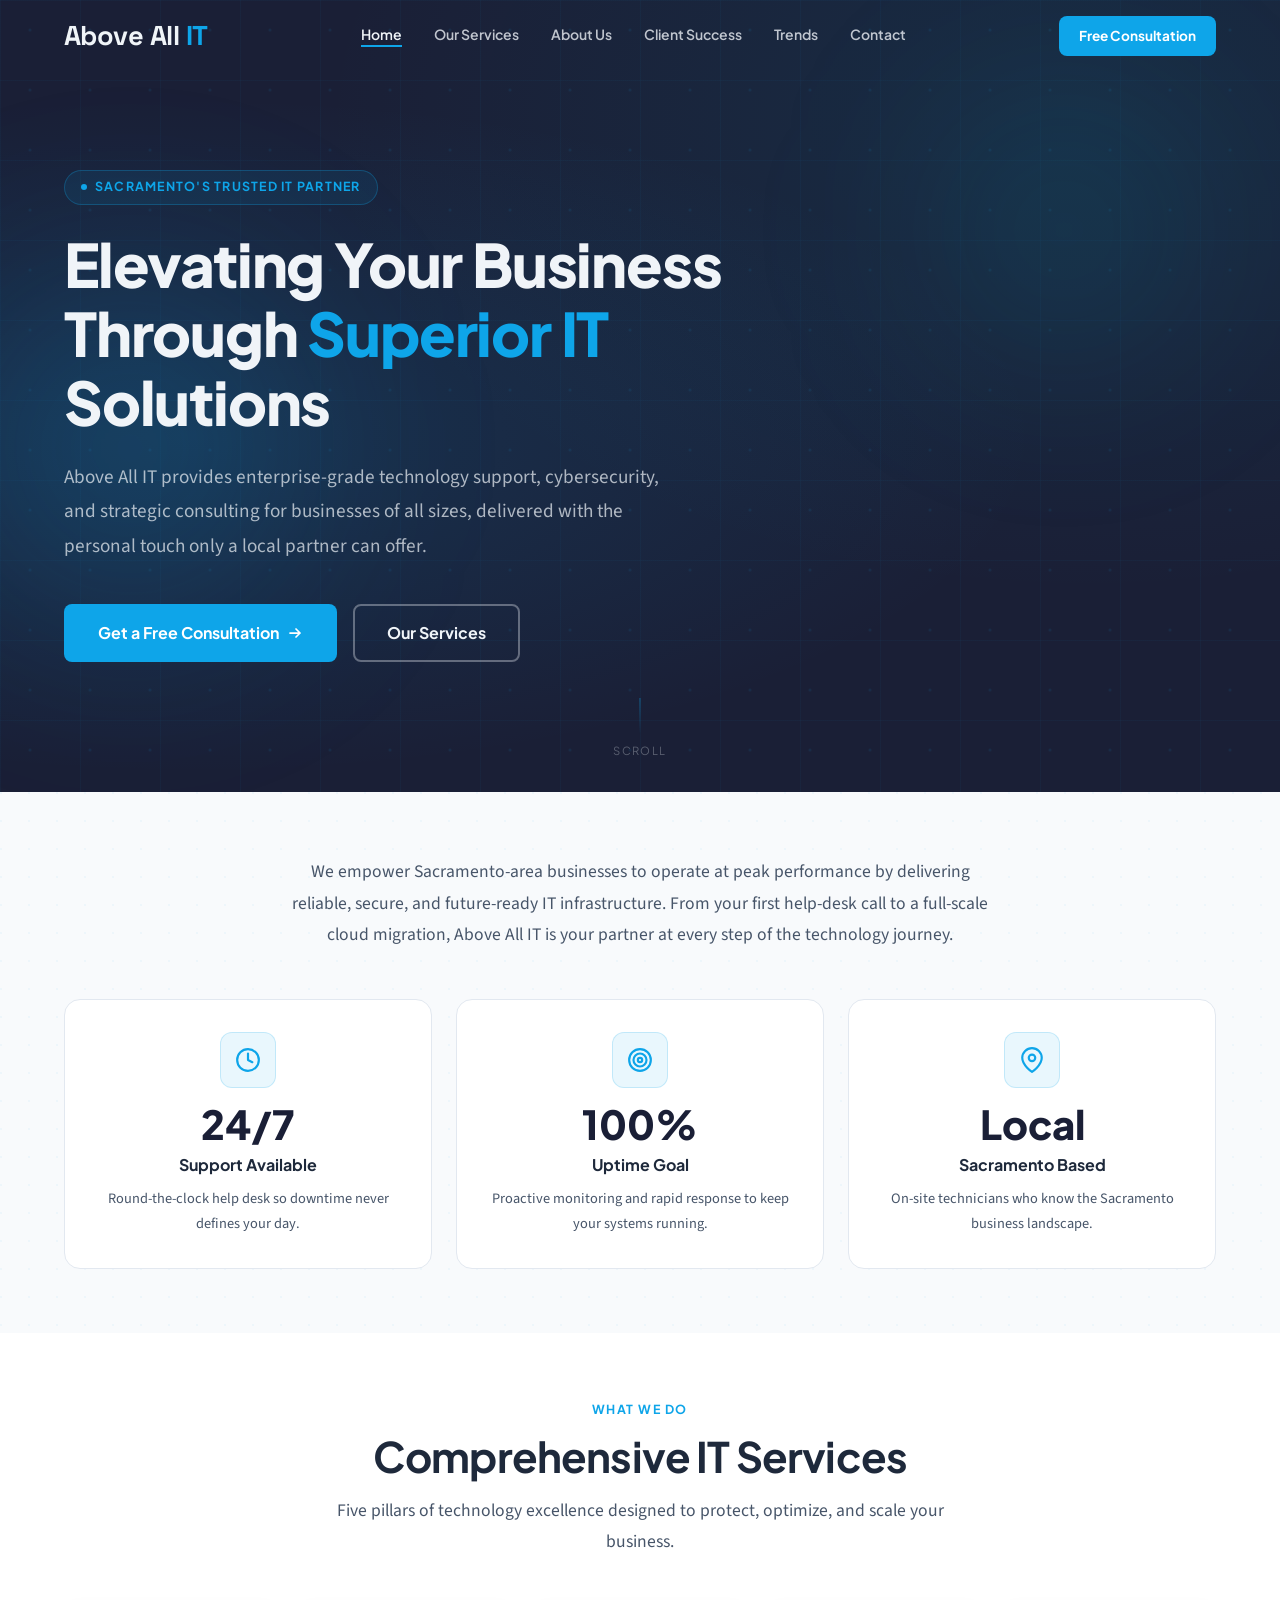
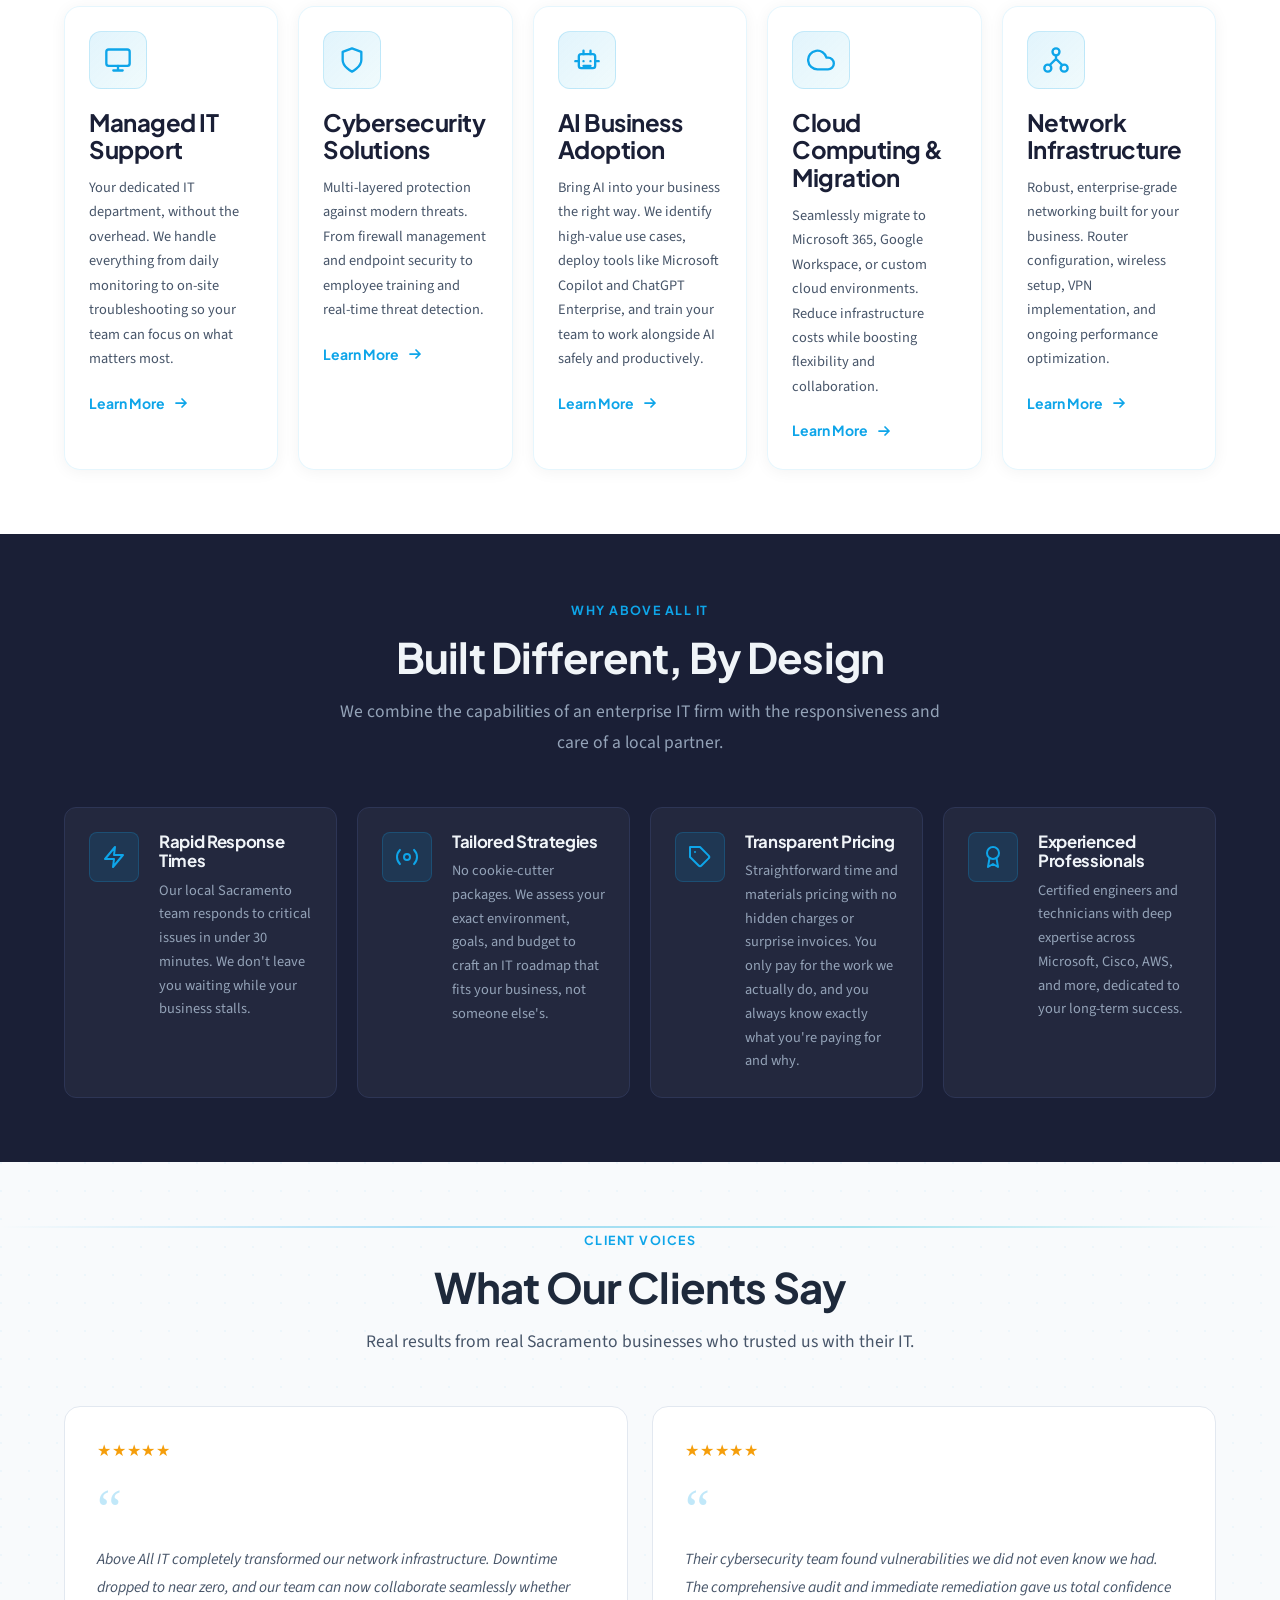
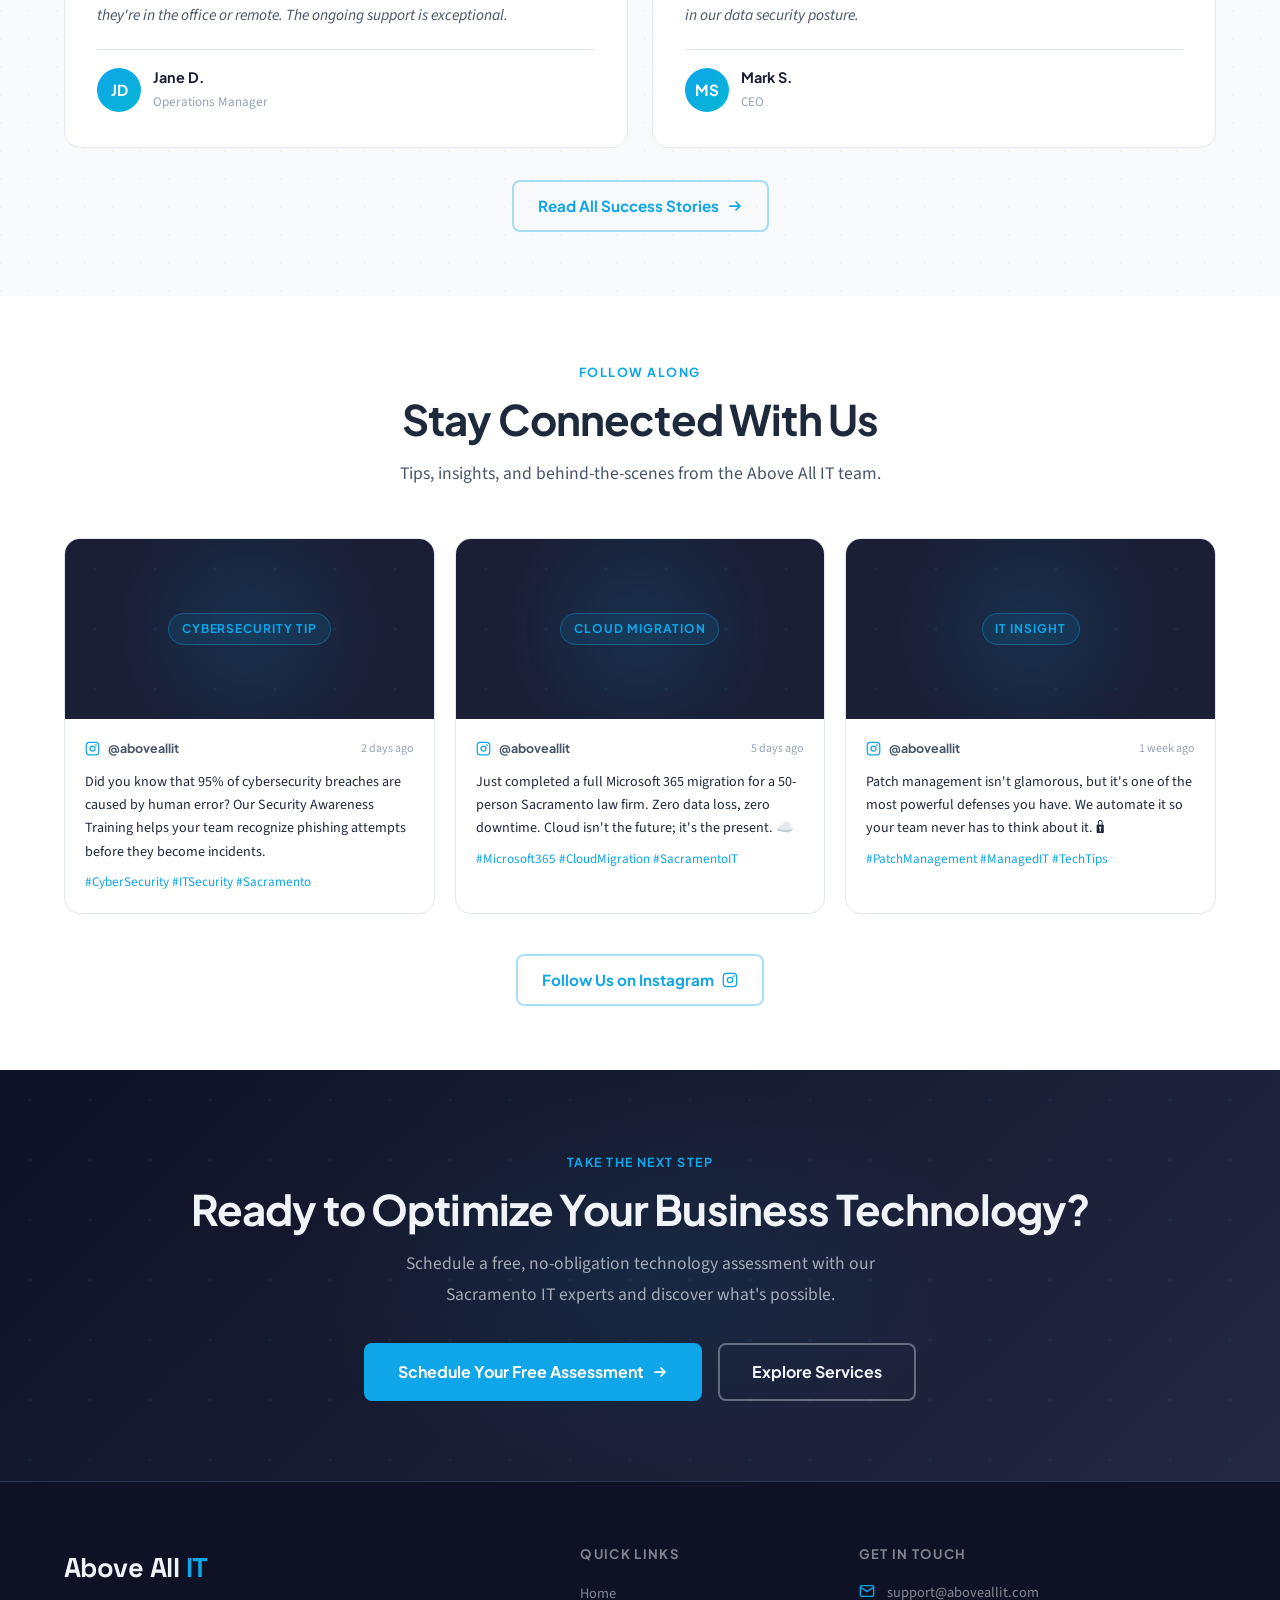
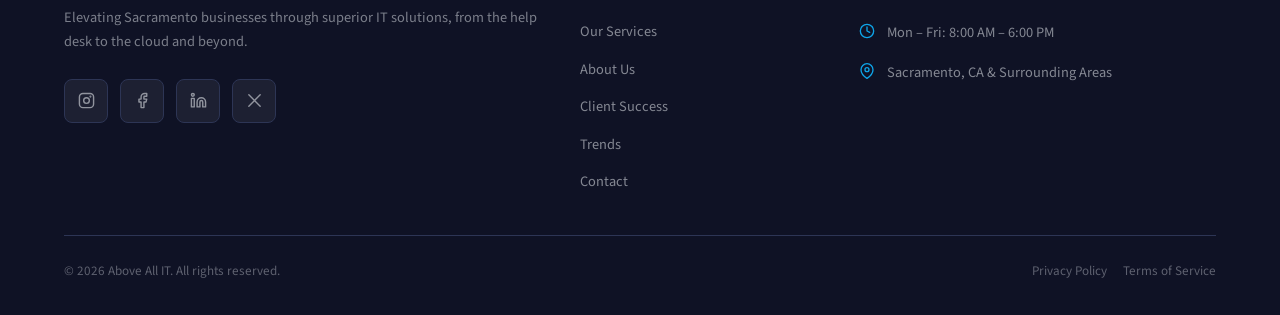
==== commit 8d5d4671: "Publish updated website" ====
--- a/index.html
+++ b/index.html
@@ -29,7 +29,7 @@
   <!-- Fonts -->
   <link rel="preconnect" href="https://fonts.googleapis.com">
   <link rel="preconnect" href="https://fonts.gstatic.com" crossorigin>
-  <link href="https://fonts.googleapis.com/css2?family=Plus+Jakarta+Sans:wght@400;500;600;700;800&family=Source+Sans+3:ital,wght@0,400;0,600;1,400&display=swap" rel="stylesheet">
+  <link href="https://fonts.googleapis.com/css2?family=Plus+Jakarta+Sans:wght@400;500;600;700;800&family=Space+Grotesk:wght@600;700&family=Source+Sans+3:ital,wght@0,400;0,600;1,400&display=swap" rel="stylesheet">
 
   <!-- Styles -->
   <link rel="stylesheet" href="css/styles.css">
@@ -196,7 +196,7 @@
         <div class="section-header reveal">
           <span class="section-label">What We Do</span>
           <h2 id="services-heading">Comprehensive IT Services</h2>
-          <p class="lead">Four pillars of technology excellence designed to protect, optimize, and scale your business.</p>
+          <p class="lead">Five pillars of technology excellence designed to protect, optimize, and scale your business.</p>
         </div>
 
         <div class="services-grid stagger-parent">
@@ -227,7 +227,20 @@
             </a>
           </article>
 
-          <!-- Card 3: Cloud -->
+          <!-- Card 3: AI Business Adoption -->
+          <article class="service-card">
+            <div class="svc-icon" aria-hidden="true">
+              <svg width="28" height="28" viewBox="0 0 24 24" fill="none" stroke="currentColor" stroke-width="2" stroke-linecap="round" stroke-linejoin="round"><rect x="5" y="7" width="14" height="12" rx="2"/><path d="M9 7V4M15 7V4M9 13h.01M15 13h.01M9 17h6M2 13h3M19 13h3"/></svg>
+            </div>
+            <h3>AI Business Adoption</h3>
+            <p>Bring AI into your business the right way. We identify high-value use cases, deploy tools like Microsoft Copilot and ChatGPT Enterprise, and train your team to work alongside AI safely and productively.</p>
+            <a href="services.html#ai-adoption" class="link-cta">
+              Learn More
+              <svg class="arrow-icon" width="16" height="16" viewBox="0 0 16 16" fill="none" aria-hidden="true"><path d="M3 8h10M9 4l4 4-4 4" stroke="currentColor" stroke-width="1.75" stroke-linecap="round" stroke-linejoin="round"/></svg>
+            </a>
+          </article>
+
+          <!-- Card 4: Cloud -->
           <article class="service-card">
             <div class="svc-icon" aria-hidden="true">
               <svg width="28" height="28" viewBox="0 0 24 24" fill="none" stroke="currentColor" stroke-width="2" stroke-linecap="round" stroke-linejoin="round"><path d="M18 10h-1.26A8 8 0 1 0 9 20h9a5 5 0 0 0 0-10z"/></svg>
@@ -240,7 +253,7 @@
             </a>
           </article>
 
-          <!-- Card 4: Network -->
+          <!-- Card 5: Network -->
           <article class="service-card">
             <div class="svc-icon" aria-hidden="true">
               <svg width="28" height="28" viewBox="0 0 24 24" fill="none" stroke="currentColor" stroke-width="2" stroke-linecap="round" stroke-linejoin="round"><circle cx="12" cy="5" r="3"/><circle cx="19" cy="19" r="3"/><circle cx="5" cy="19" r="3"/><path d="M12 8v3M12 11l-5.5 5.5M12 11l5.5 5.5"/></svg>
@@ -275,7 +288,7 @@
             </div>
             <div>
               <h3>Rapid Response Times</h3>
-              <p>Our local Sacramento team averages under 15 minutes for critical-issue response. We don't leave you waiting while your business stalls.</p>
+              <p>Our local Sacramento team responds to critical issues in under 30 minutes. We don't leave you waiting while your business stalls.</p>
             </div>
           </div>
 
@@ -297,7 +310,7 @@
             </div>
             <div>
               <h3>Transparent Pricing</h3>
-              <p>Clear, predictable monthly fees with no hidden charges or surprise invoices. You always know exactly what you're paying for and why.</p>
+              <p>Straightforward time and materials pricing with no hidden charges or surprise invoices. You only pay for the work we actually do, and you always know exactly what you're paying for and why.</p>
             </div>
           </div>
 
@@ -443,7 +456,7 @@
         </div>
 
         <div class="social-follow reveal">
-          <a href="#" class="btn-ghost" aria-label="Follow Above All IT on Instagram (opens social profile)">
+          <a href="https://www.instagram.com/aboveallit/" target="_blank" rel="noopener" class="btn-ghost" aria-label="Follow Above All IT on Instagram (opens social profile)">
             Follow Us on Instagram
             <svg width="16" height="16" viewBox="0 0 24 24" fill="none" stroke="currentColor" stroke-width="2" stroke-linecap="round" stroke-linejoin="round" aria-hidden="true"><rect x="2" y="2" width="20" height="20" rx="5"/><circle cx="12" cy="12" r="4"/><circle cx="17.5" cy="6.5" r=".5" fill="currentColor"/></svg>
           </a>
@@ -481,7 +494,7 @@
           <a href="index.html" class="footer-logo">Above All <span>IT</span></a>
           <p class="footer-tagline">Elevating Sacramento businesses through superior IT solutions, from the help desk to the cloud and beyond.</p>
           <div class="footer-social">
-            <a href="#" class="social-btn" aria-label="Follow Above All IT on Instagram">
+            <a href="https://www.instagram.com/aboveallit/" target="_blank" rel="noopener" class="social-btn" aria-label="Follow Above All IT on Instagram">
               <svg width="17" height="17" viewBox="0 0 24 24" fill="none" stroke="currentColor" stroke-width="2" stroke-linecap="round" stroke-linejoin="round" aria-hidden="true"><rect x="2" y="2" width="20" height="20" rx="5"/><circle cx="12" cy="12" r="4"/><circle cx="17.5" cy="6.5" r=".5" fill="currentColor"/></svg>
             </a>
             <a href="#" class="social-btn" aria-label="Follow Above All IT on Facebook">
--- a/css/styles.css
+++ b/css/styles.css
@@ -25,6 +25,7 @@
 
   --font-display: 'Plus Jakarta Sans', sans-serif;
   --font-body:    'Source Sans 3', sans-serif;
+  --font-logo:    'Space Grotesk', 'Plus Jakarta Sans', sans-serif;
 
   --sp-1:  0.25rem;
   --sp-2:  0.5rem;
@@ -175,11 +176,11 @@
 
 /* Logo */
 .nav-logo {
-  font-family: var(--font-display);
-  font-size: 1.3rem;
-  font-weight: 800;
+  font-family: var(--font-logo);
+  font-size: 1.7rem;
+  font-weight: 700;
   color: var(--text-light);
-  letter-spacing: -.03em;
+  letter-spacing: -.02em;
   white-space: nowrap;
   flex-shrink: 0;
 }
@@ -373,11 +374,11 @@
 
 /* ---- 7. Hero (Home) ---- */
 .hero {
-  min-height: 100vh;
+  min-height: 88vh;
   background: var(--navy);
   display: flex;
   align-items: center;
-  padding: calc(var(--nav-h) + var(--sp-16)) 0 var(--sp-20);
+  padding: calc(var(--nav-h) + var(--sp-8)) 0 var(--sp-16);
   position: relative;
   overflow: hidden;
 }
@@ -1180,13 +1181,13 @@
   margin-bottom: var(--sp-10);
 }
 .footer-logo {
-  font-family: var(--font-display);
-  font-size: 1.3rem;
-  font-weight: 800;
+  font-family: var(--font-logo);
+  font-size: 1.7rem;
+  font-weight: 700;
   color: var(--text-light);
   display: block;
   margin-bottom: var(--sp-4);
-  letter-spacing: -.03em;
+  letter-spacing: -.02em;
 }
 .footer-logo span { color: var(--blue); }
 .footer-tagline {
@@ -1360,10 +1361,16 @@
 }
 
 @media (min-width: 1024px) {
-  .services-grid  { grid-template-columns: repeat(4, 1fr); }
+  .services-grid  { grid-template-columns: repeat(3, 1fr); }
   .features-grid  { grid-template-columns: repeat(4, 1fr); }
   .footer-grid    { grid-template-columns: 2fr 1fr 1.5fr; }
   .diff-grid      { grid-template-columns: repeat(4, 1fr); }
+}
+
+@media (min-width: 1200px) {
+  .services-grid  { grid-template-columns: repeat(5, 1fr); }
+  .services-grid .service-card { padding: var(--sp-6); }
+  .services-grid .service-card p { font-size: .9rem; }
 }
 
 /* ---- 23. Utilities ---- */
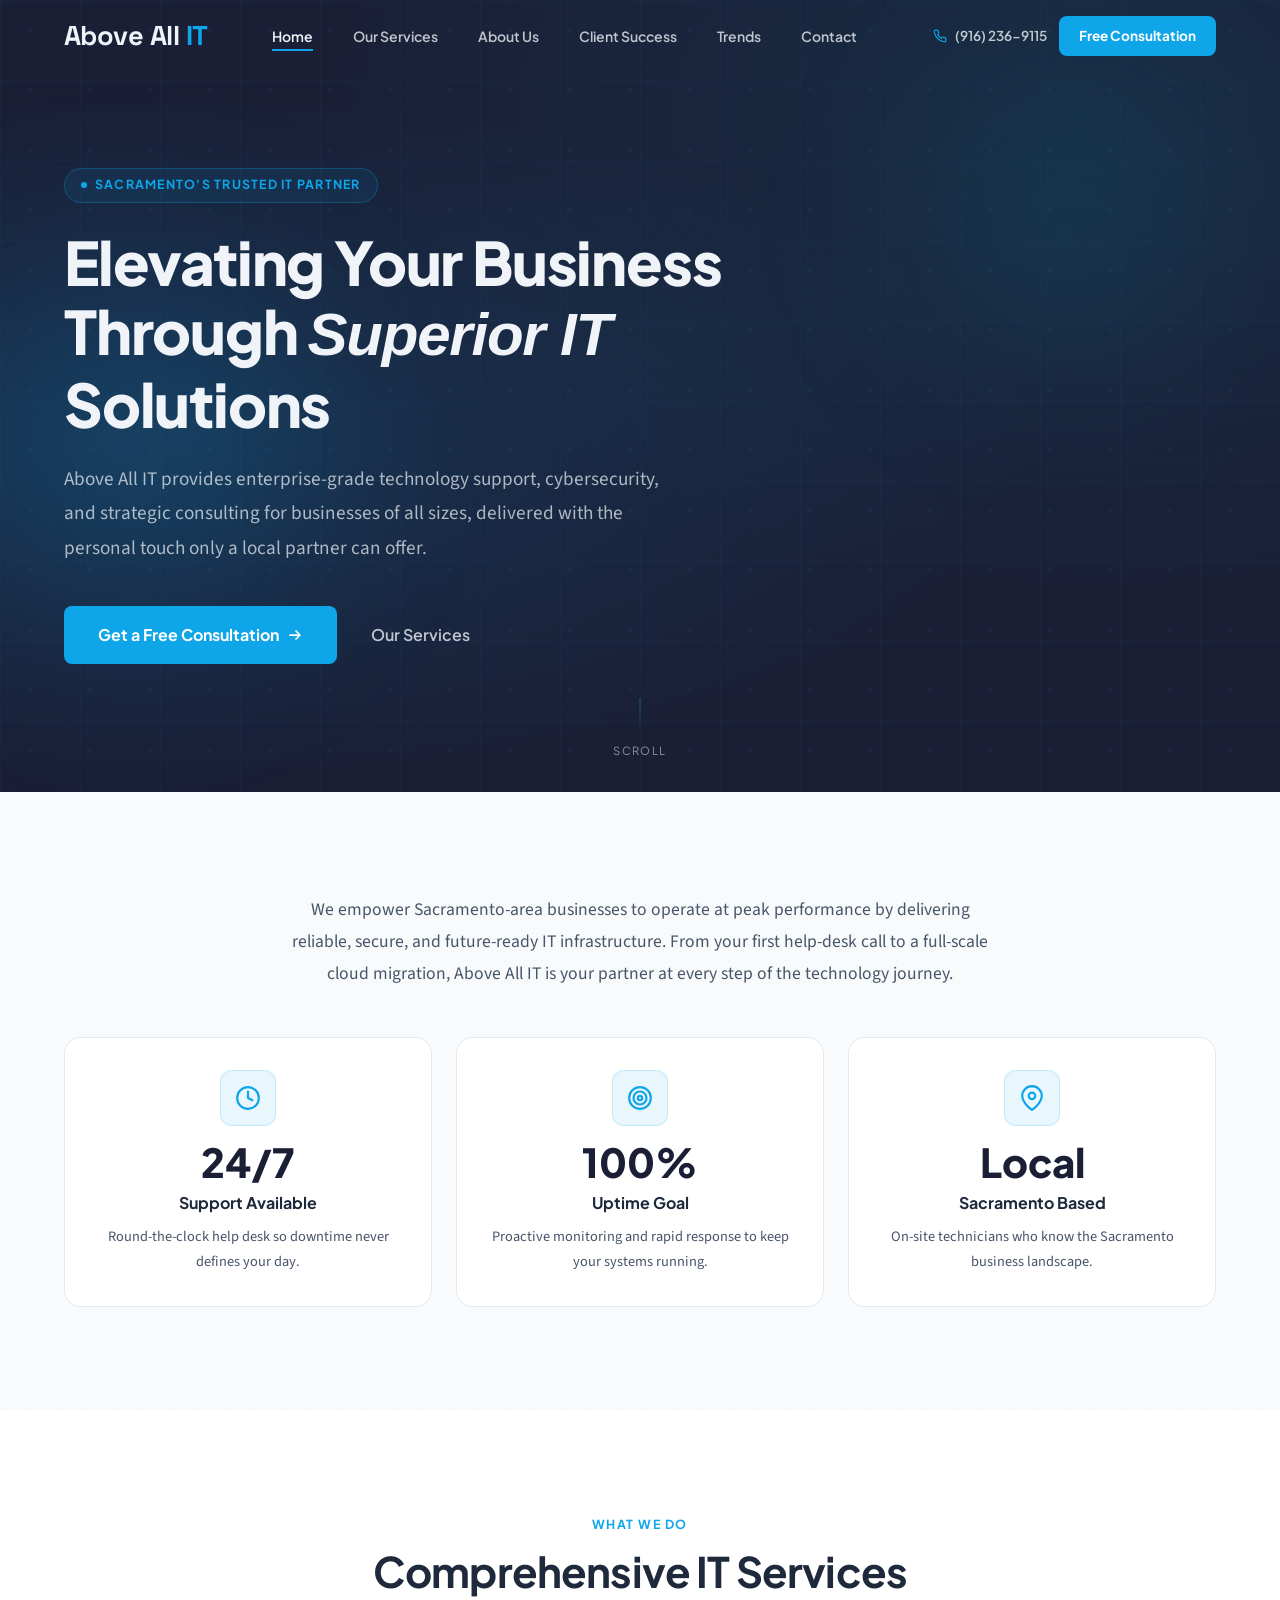
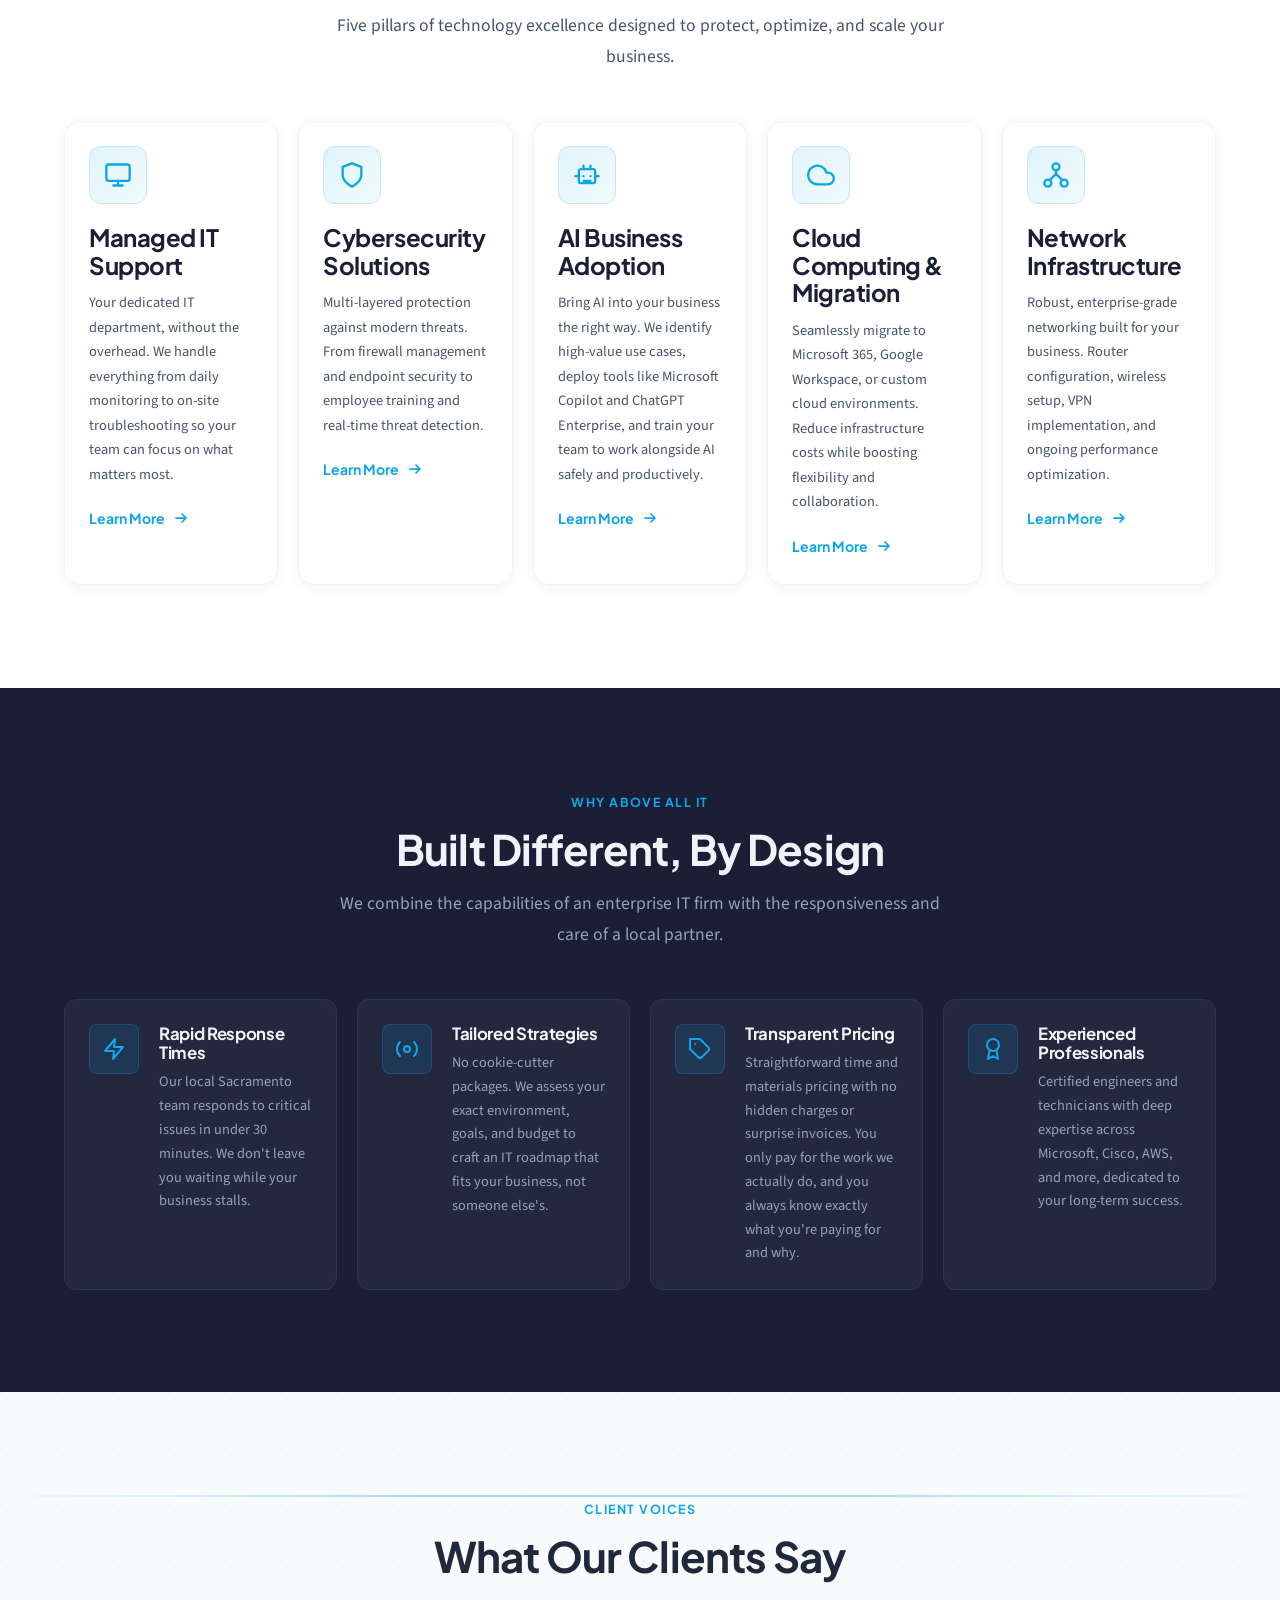
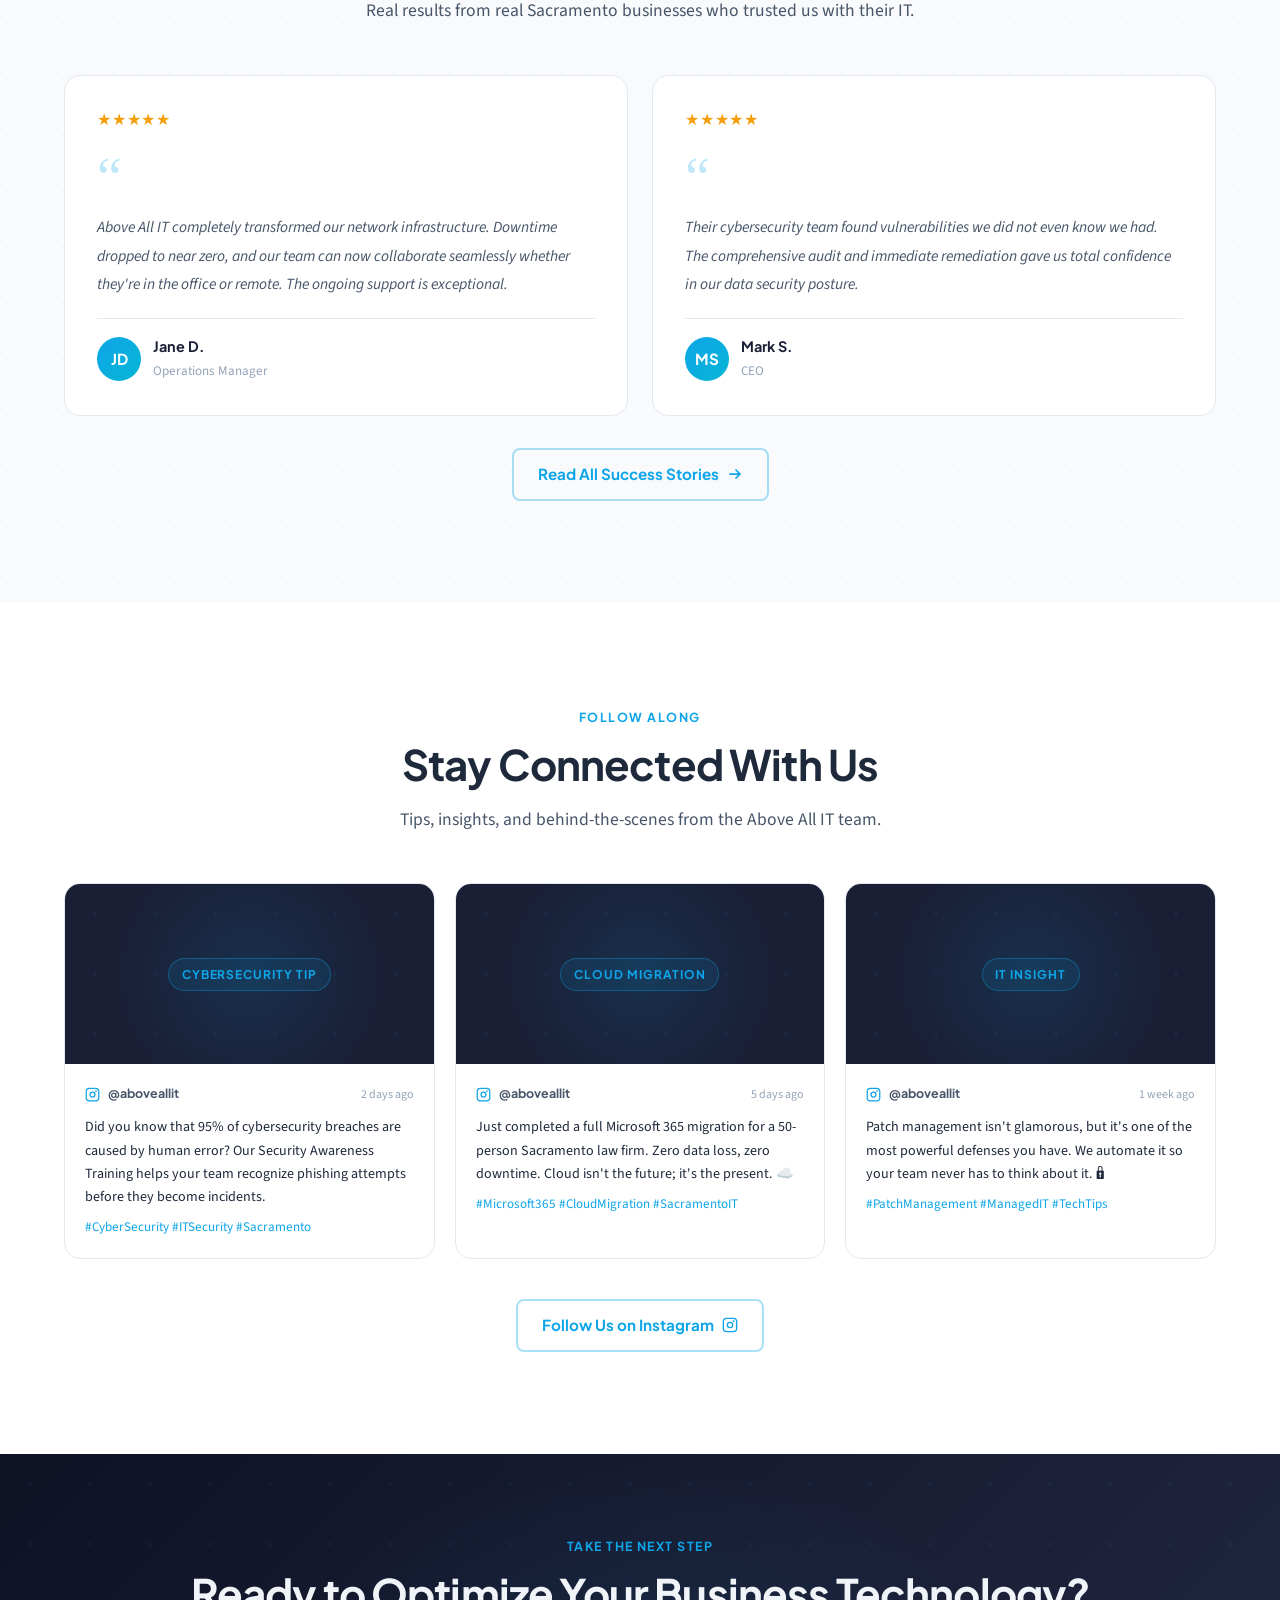
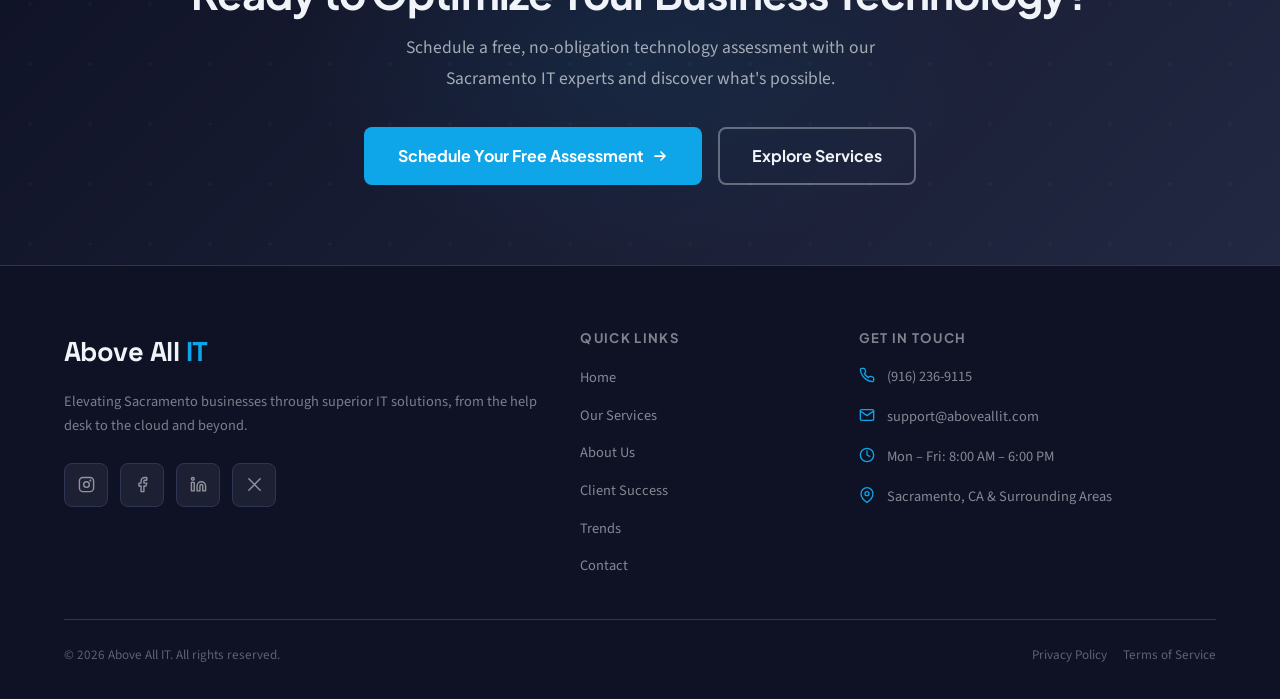
==== commit 8272cf4b: "commit" ====
--- a/index.html
+++ b/index.html
@@ -46,6 +46,7 @@
     "description": "Enterprise-grade IT support, cybersecurity, cloud computing, and strategic consulting for businesses in Sacramento, CA.",
     "url": "https://aboveallit.com",
     "email": "support@aboveallit.com",
+    "telephone": "+1-916-236-9115",
     "openingHours": "Mo-Fr 08:00-18:00",
     "areaServed": [
       { "@type": "City", "name": "Sacramento" },
@@ -87,6 +88,10 @@
       </ul>
 
       <div class="nav-actions">
+        <a href="tel:+19162369115" class="nav-phone" aria-label="Call Above All IT at (916) 236-9115">
+          <svg width="14" height="14" viewBox="0 0 24 24" fill="none" stroke="currentColor" stroke-width="2" stroke-linecap="round" stroke-linejoin="round" aria-hidden="true"><path d="M22 16.92v3a2 2 0 0 1-2.18 2 19.79 19.79 0 0 1-8.63-3.07 19.5 19.5 0 0 1-6-6 19.79 19.79 0 0 1-3.07-8.67A2 2 0 0 1 4.11 2h3a2 2 0 0 1 2 1.72c.13.96.37 1.9.72 2.81a2 2 0 0 1-.45 2.11L8.09 9.91a16 16 0 0 0 6 6l1.27-1.27a2 2 0 0 1 2.11-.45c.91.35 1.85.59 2.81.72A2 2 0 0 1 22 16.92z"/></svg>
+          <span>(916) 236-9115</span>
+        </a>
         <a href="contact.html" class="btn-nav">Free Consultation</a>
       </div>
 
@@ -104,6 +109,10 @@
     <a href="success.html">Client Success</a>
     <a href="trends.html">Trends</a>
     <a href="contact.html">Contact</a>
+    <a href="tel:+19162369115" class="nav-phone-mobile">
+      <svg width="16" height="16" viewBox="0 0 24 24" fill="none" stroke="currentColor" stroke-width="2" stroke-linecap="round" stroke-linejoin="round" aria-hidden="true"><path d="M22 16.92v3a2 2 0 0 1-2.18 2 19.79 19.79 0 0 1-8.63-3.07 19.5 19.5 0 0 1-6-6 19.79 19.79 0 0 1-3.07-8.67A2 2 0 0 1 4.11 2h3a2 2 0 0 1 2 1.72c.13.96.37 1.9.72 2.81a2 2 0 0 1-.45 2.11L8.09 9.91a16 16 0 0 0 6 6l1.27-1.27a2 2 0 0 1 2.11-.45c.91.35 1.85.59 2.81.72A2 2 0 0 1 22 16.92z"/></svg>
+      Call (916) 236-9115
+    </a>
     <a href="contact.html" class="btn-primary">Free Consultation</a>
   </nav>
 
@@ -526,6 +535,10 @@
         <div class="footer-col">
           <h4>Get In Touch</h4>
           <div class="footer-contact-item">
+            <svg width="16" height="16" viewBox="0 0 24 24" fill="none" stroke="currentColor" stroke-width="2" stroke-linecap="round" stroke-linejoin="round" aria-hidden="true"><path d="M22 16.92v3a2 2 0 0 1-2.18 2 19.79 19.79 0 0 1-8.63-3.07 19.5 19.5 0 0 1-6-6 19.79 19.79 0 0 1-3.07-8.67A2 2 0 0 1 4.11 2h3a2 2 0 0 1 2 1.72c.13.96.37 1.9.72 2.81a2 2 0 0 1-.45 2.11L8.09 9.91a16 16 0 0 0 6 6l1.27-1.27a2 2 0 0 1 2.11-.45c.91.35 1.85.59 2.81.72A2 2 0 0 1 22 16.92z"/></svg>
+            <span><a href="tel:+19162369115" style="color:inherit;">(916) 236-9115</a></span>
+          </div>
+          <div class="footer-contact-item">
             <svg width="16" height="16" viewBox="0 0 24 24" fill="none" stroke="currentColor" stroke-width="2" stroke-linecap="round" stroke-linejoin="round" aria-hidden="true"><path d="M4 4h16c1.1 0 2 .9 2 2v12c0 1.1-.9 2-2 2H4c-1.1 0-2-.9-2-2V6c0-1.1.9-2 2-2z"/><polyline points="22,6 12,13 2,6"/></svg>
             <span><a href="mailto:support@aboveallit.com" style="color:inherit;">support@aboveallit.com</a></span>
           </div>
--- a/css/styles.css
+++ b/css/styles.css
@@ -102,7 +102,7 @@
   padding: 0 var(--sp-6);
 }
 
-.section        { padding: var(--sp-16) 0; }
+.section        { padding: clamp(4rem, 8vw, 7rem) 0; }
 .section-sm     { padding: var(--sp-10) 0; }
 .section-dark   { background: var(--navy); }
 .section-mid    { background: var(--navy-mid); }
@@ -199,12 +199,15 @@
   color: rgba(240,244,248,.78);
   transition: color var(--tx);
   position: relative;
-  padding-bottom: 3px;
+  padding: 0.75rem 0.25rem;
+  display: inline-flex;
+  align-items: center;
+  min-height: 44px;
 }
 .nav-links a::after {
   content: '';
   position: absolute;
-  bottom: -1px; left: 0; right: 0;
+  bottom: 0.5rem; left: 0.25rem; right: 0.25rem;
   height: 2px;
   background: var(--blue);
   transform: scaleX(0);
@@ -233,6 +236,35 @@
   background: var(--blue-dark);
   transform: translateY(-1px);
   box-shadow: var(--shadow-blue);
+}
+
+/* Nav phone link */
+.nav-phone {
+  display: inline-flex;
+  align-items: center;
+  gap: var(--sp-2);
+  font-family: var(--font-display);
+  font-size: .85rem;
+  font-weight: 600;
+  color: rgba(240,244,248,.78);
+  padding: .5rem .75rem;
+  border-radius: var(--radius);
+  transition: color var(--tx), background var(--tx);
+  white-space: nowrap;
+}
+.nav-phone svg { color: var(--blue); flex-shrink: 0; }
+.nav-phone:hover { color: var(--text-light); background: rgba(14,165,233,.08); }
+
+.nav-mobile .nav-phone-mobile {
+  display: inline-flex;
+  align-items: center;
+  gap: var(--sp-2);
+  justify-content: center;
+  color: var(--blue);
+  font-weight: 700;
+  margin-top: var(--sp-3);
+  padding: var(--sp-3) 0;
+  border-bottom: none;
 }
 
 /* Hamburger */
@@ -300,10 +332,12 @@
 @media (min-width:768px) {
   .nav-links     { display: flex; gap: var(--sp-5); }
   .nav-hamburger { display: none; }
+  .nav-actions   { display: flex; align-items: center; }
+  .nav-phone     { display: none; }
 }
 @media (min-width:1024px) {
-  .nav-links   { gap: var(--sp-8); }
-  .nav-actions { display: flex; align-items: center; }
+  .nav-links { gap: var(--sp-8); }
+  .nav-phone { display: inline-flex; }
 }
 
 /* ---- 6. Buttons ---- */
@@ -429,8 +463,7 @@
   margin-bottom: var(--sp-6);
   max-width: 820px;
 }
-.hero h1 em {
-  font-style: normal;
+.hero h1 .hero-accent {
   color: var(--blue);
 }
 .hero-sub {
@@ -443,7 +476,22 @@
 .hero-ctas {
   display: flex;
   flex-wrap: wrap;
+  align-items: center;
   gap: var(--sp-4);
+}
+/* Demote secondary CTA in hero so primary "Free Consultation" is unambiguously dominant */
+.hero-ctas .btn-outline {
+  border-color: transparent;
+  background: transparent;
+  padding: .9rem 1rem;
+  color: rgba(240,244,248,.78);
+  font-weight: 600;
+}
+.hero-ctas .btn-outline:hover {
+  border-color: transparent;
+  background: rgba(240,244,248,.06);
+  color: var(--text-light);
+  transform: translateX(2px);
 }
 .hero-scroll-hint {
   position: absolute;
@@ -454,7 +502,7 @@
   flex-direction: column;
   align-items: center;
   gap: var(--sp-2);
-  color: rgba(240,244,248,.30);
+  color: rgba(240,244,248,.55);
   font-family: var(--font-display);
   font-size: .7rem;
   letter-spacing: .12em;
@@ -514,7 +562,7 @@
   text-align: center;
   transition: transform var(--tx), box-shadow var(--tx);
 }
-.stat-card:hover { transform: translateY(-5px); box-shadow: var(--shadow); }
+.stat-card:hover { transform: translateY(-6px) scale(1.02); box-shadow: var(--shadow); }
 .stat-icon {
   width: 56px;
   height: 56px;
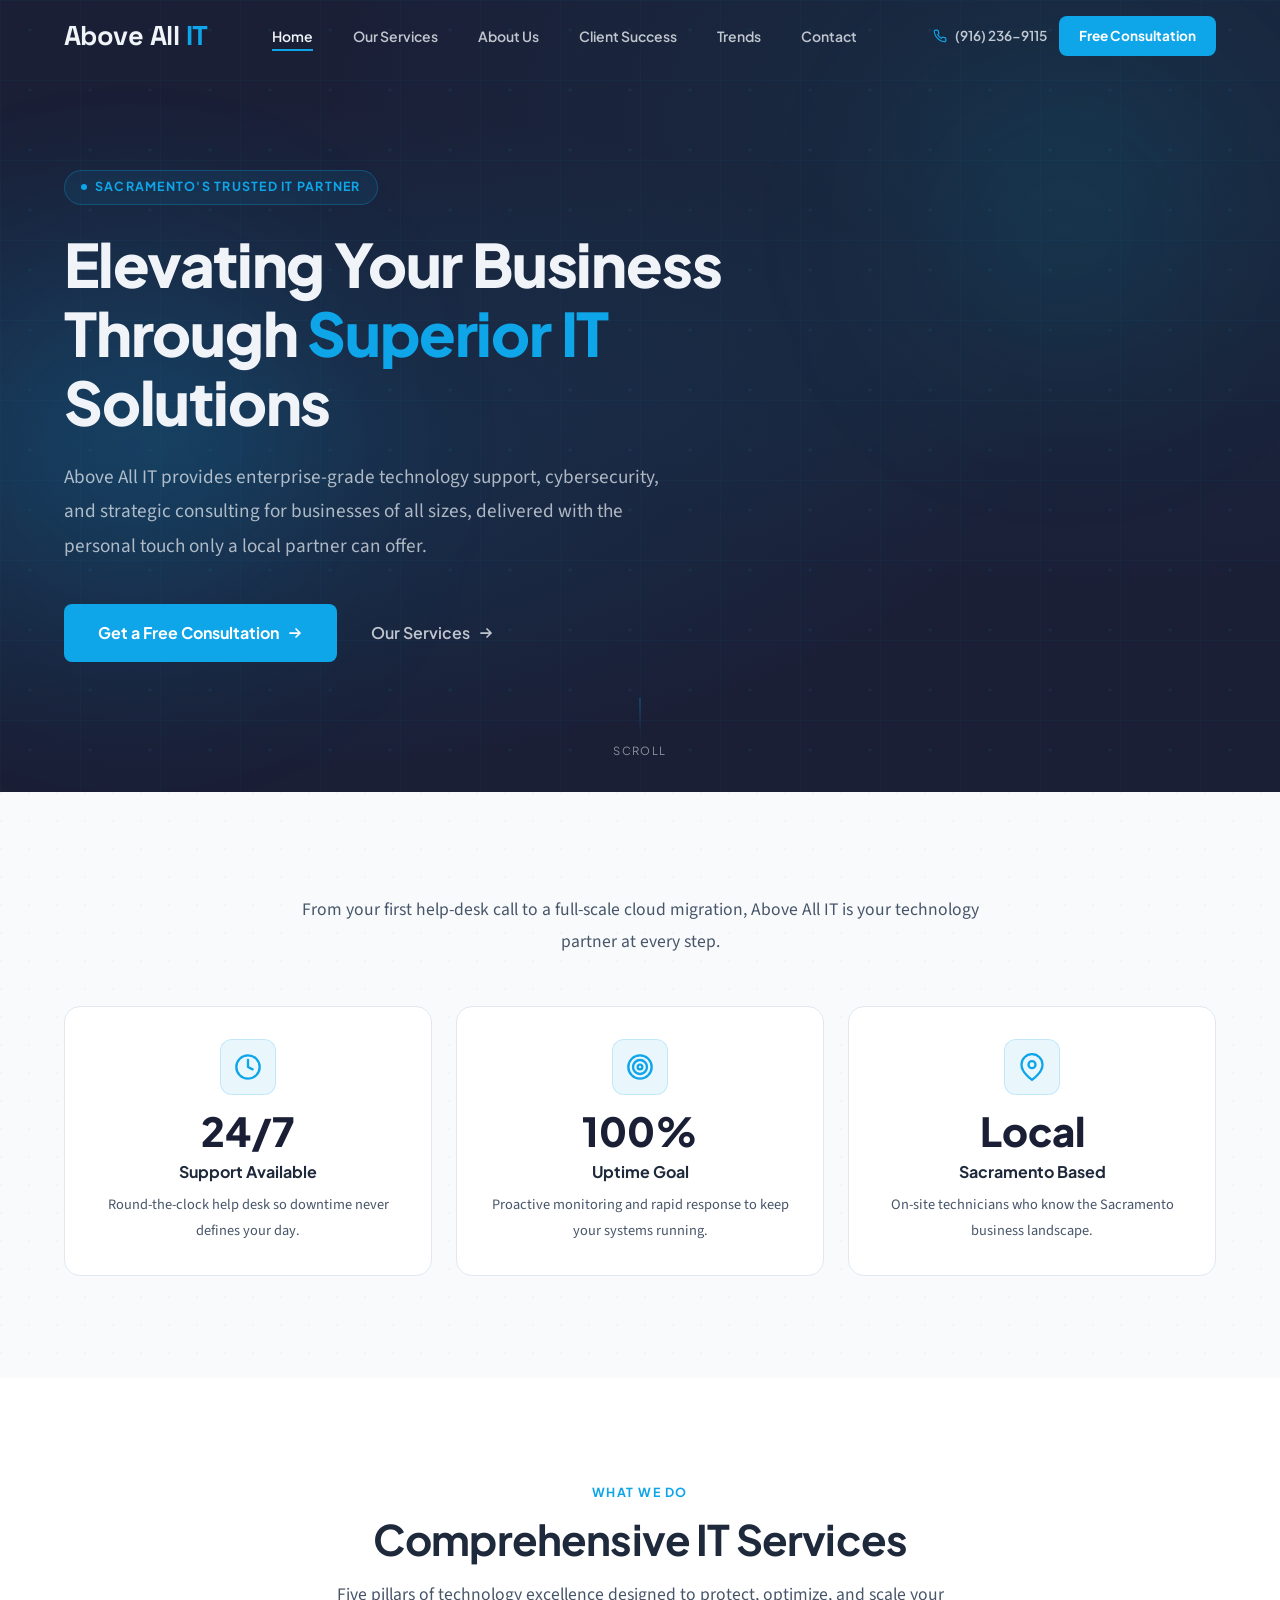
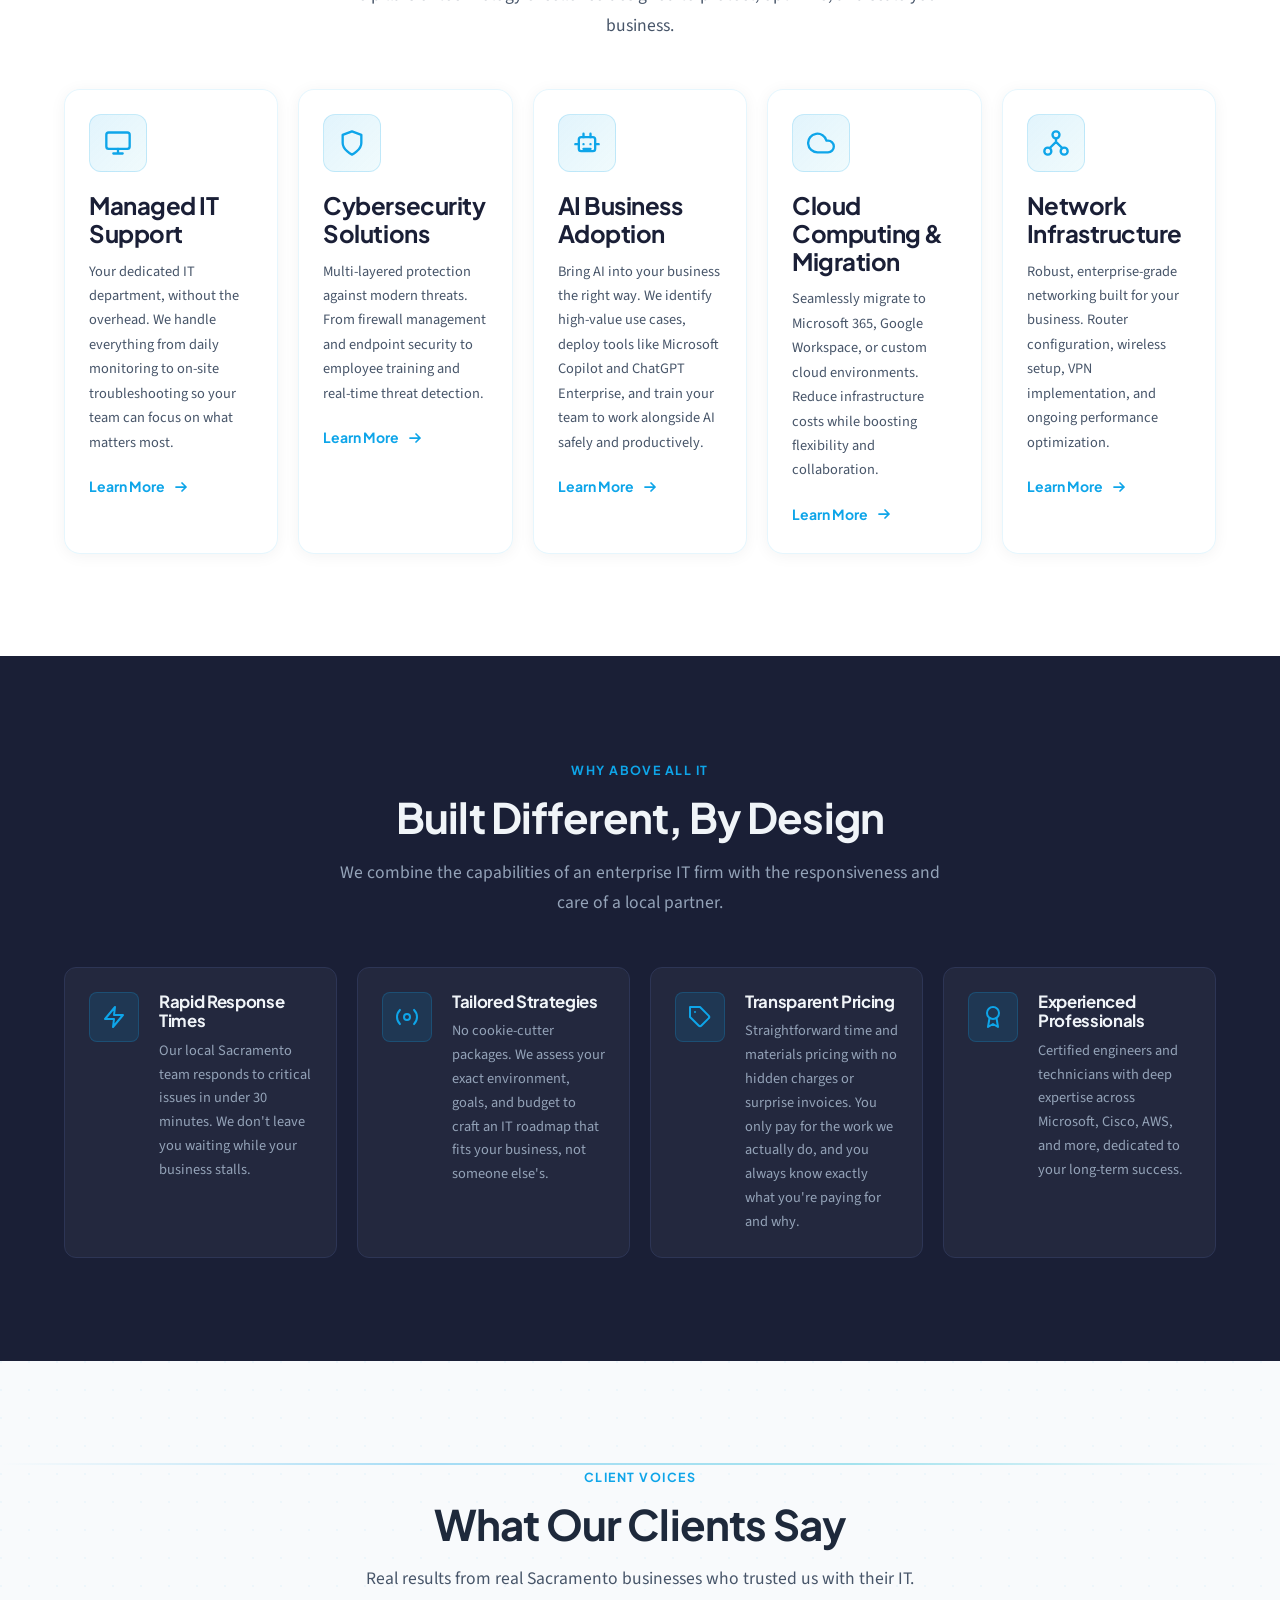
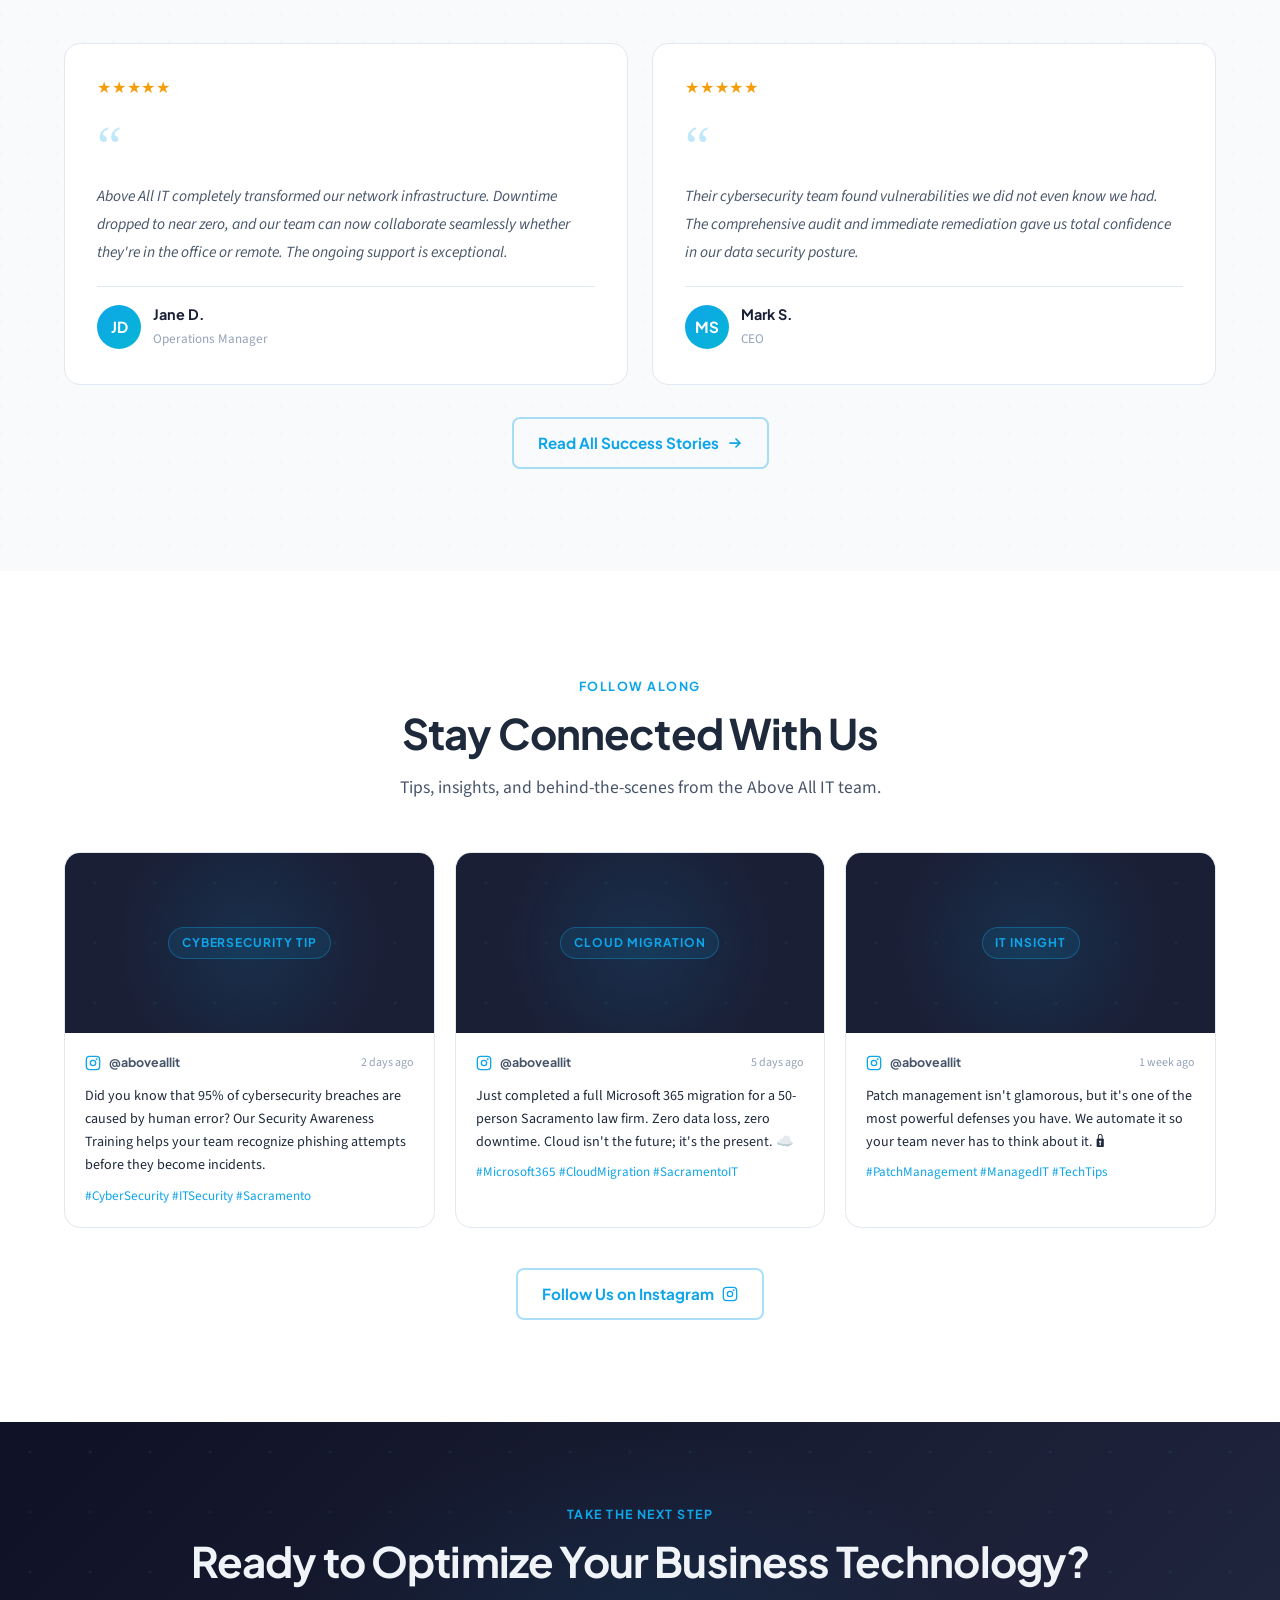
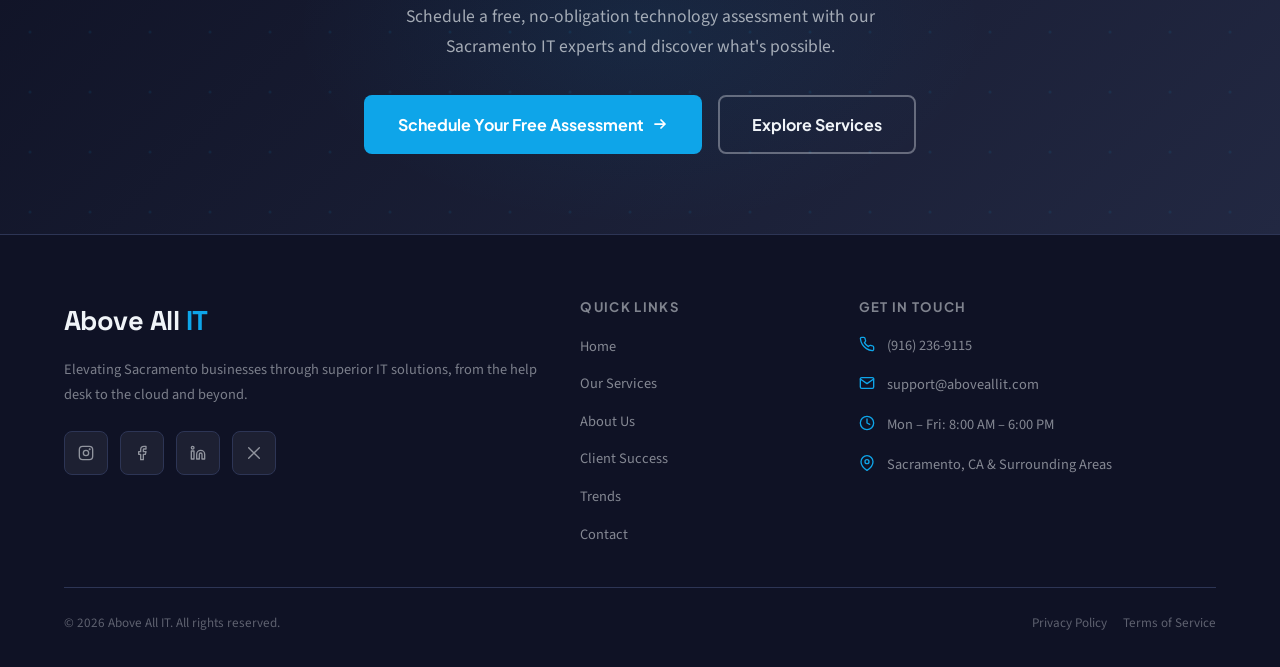
==== commit 500f41ae: "commit commit" ====
--- a/index.html
+++ b/index.html
@@ -133,7 +133,7 @@
 
         <h1 class="anim-fade-up d1">
           Elevating Your Business<br>
-          Through <em>Superior IT</em> Solutions
+          Through <span class="hero-accent">Superior IT</span> Solutions
         </h1>
 
         <p class="hero-sub anim-fade-up d2">
@@ -145,7 +145,10 @@
             Get a Free Consultation
             <svg width="16" height="16" viewBox="0 0 16 16" fill="none" aria-hidden="true"><path d="M3 8h10M9 4l4 4-4 4" stroke="currentColor" stroke-width="1.75" stroke-linecap="round" stroke-linejoin="round"/></svg>
           </a>
-          <a href="services.html" class="btn-outline">Our Services</a>
+          <a href="services.html" class="btn-outline">
+            Our Services
+            <svg class="arrow-icon" width="16" height="16" viewBox="0 0 16 16" fill="none" aria-hidden="true"><path d="M3 8h10M9 4l4 4-4 4" stroke="currentColor" stroke-width="1.75" stroke-linecap="round" stroke-linejoin="round"/></svg>
+          </a>
         </div>
       </div>
 
@@ -159,7 +162,7 @@
     <section class="section section-light" aria-labelledby="value-heading">
       <div class="container">
         <p class="value-intro reveal">
-          We empower Sacramento-area businesses to operate at peak performance by delivering reliable, secure, and future-ready IT infrastructure. From your first help-desk call to a full-scale cloud migration, Above All IT is your partner at every step of the technology journey.
+          From your first help-desk call to a full-scale cloud migration, Above All IT is your technology partner at every step.
         </p>
 
         <div class="stats-grid stagger-parent">
@@ -167,7 +170,7 @@
           <div class="stat-card">
             <div class="stat-icon" aria-hidden="true">
               <!-- Clock icon -->
-              <svg width="26" height="26" viewBox="0 0 24 24" fill="none" stroke="currentColor" stroke-width="2" stroke-linecap="round" stroke-linejoin="round"><circle cx="12" cy="12" r="10"/><polyline points="12 6 12 12 16 14"/></svg>
+              <svg width="28" height="28" viewBox="0 0 24 24" fill="none" stroke="currentColor" stroke-width="2" stroke-linecap="round" stroke-linejoin="round"><circle cx="12" cy="12" r="10"/><polyline points="12 6 12 12 16 14"/></svg>
             </div>
             <div class="stat-number">24/7</div>
             <div class="stat-name">Support Available</div>
@@ -178,7 +181,7 @@
           <div class="stat-card">
             <div class="stat-icon" aria-hidden="true">
               <!-- Target icon -->
-              <svg width="26" height="26" viewBox="0 0 24 24" fill="none" stroke="currentColor" stroke-width="2" stroke-linecap="round" stroke-linejoin="round"><circle cx="12" cy="12" r="10"/><circle cx="12" cy="12" r="6"/><circle cx="12" cy="12" r="2"/></svg>
+              <svg width="28" height="28" viewBox="0 0 24 24" fill="none" stroke="currentColor" stroke-width="2" stroke-linecap="round" stroke-linejoin="round"><circle cx="12" cy="12" r="10"/><circle cx="12" cy="12" r="6"/><circle cx="12" cy="12" r="2"/></svg>
             </div>
             <div class="stat-number">100%</div>
             <div class="stat-name">Uptime Goal</div>
@@ -189,7 +192,7 @@
           <div class="stat-card">
             <div class="stat-icon" aria-hidden="true">
               <!-- Map pin icon -->
-              <svg width="26" height="26" viewBox="0 0 24 24" fill="none" stroke="currentColor" stroke-width="2" stroke-linecap="round" stroke-linejoin="round"><path d="M21 10c0 7-9 13-9 13s-9-6-9-13a9 9 0 0 1 18 0z"/><circle cx="12" cy="10" r="3"/></svg>
+              <svg width="28" height="28" viewBox="0 0 24 24" fill="none" stroke="currentColor" stroke-width="2" stroke-linecap="round" stroke-linejoin="round"><path d="M21 10c0 7-9 13-9 13s-9-6-9-13a9 9 0 0 1 18 0z"/><circle cx="12" cy="10" r="3"/></svg>
             </div>
             <div class="stat-number">Local</div>
             <div class="stat-name">Sacramento Based</div>
@@ -416,7 +419,7 @@
               <div class="social-header">
                 <div class="social-platform">
                   <!-- Instagram icon -->
-                  <svg width="15" height="15" viewBox="0 0 24 24" fill="none" stroke="currentColor" stroke-width="2" stroke-linecap="round" stroke-linejoin="round" aria-hidden="true"><rect x="2" y="2" width="20" height="20" rx="5"/><circle cx="12" cy="12" r="4"/><circle cx="17.5" cy="6.5" r=".5" fill="currentColor"/></svg>
+                  <svg width="16" height="16" viewBox="0 0 24 24" fill="none" stroke="currentColor" stroke-width="2" stroke-linecap="round" stroke-linejoin="round" aria-hidden="true"><rect x="2" y="2" width="20" height="20" rx="5"/><circle cx="12" cy="12" r="4"/><circle cx="17.5" cy="6.5" r=".5" fill="currentColor"/></svg>
                   @aboveallit
                 </div>
                 <span class="social-date">2 days ago</span>
@@ -434,7 +437,7 @@
             <div class="social-body">
               <div class="social-header">
                 <div class="social-platform">
-                  <svg width="15" height="15" viewBox="0 0 24 24" fill="none" stroke="currentColor" stroke-width="2" stroke-linecap="round" stroke-linejoin="round" aria-hidden="true"><rect x="2" y="2" width="20" height="20" rx="5"/><circle cx="12" cy="12" r="4"/><circle cx="17.5" cy="6.5" r=".5" fill="currentColor"/></svg>
+                  <svg width="16" height="16" viewBox="0 0 24 24" fill="none" stroke="currentColor" stroke-width="2" stroke-linecap="round" stroke-linejoin="round" aria-hidden="true"><rect x="2" y="2" width="20" height="20" rx="5"/><circle cx="12" cy="12" r="4"/><circle cx="17.5" cy="6.5" r=".5" fill="currentColor"/></svg>
                   @aboveallit
                 </div>
                 <span class="social-date">5 days ago</span>
@@ -452,7 +455,7 @@
             <div class="social-body">
               <div class="social-header">
                 <div class="social-platform">
-                  <svg width="15" height="15" viewBox="0 0 24 24" fill="none" stroke="currentColor" stroke-width="2" stroke-linecap="round" stroke-linejoin="round" aria-hidden="true"><rect x="2" y="2" width="20" height="20" rx="5"/><circle cx="12" cy="12" r="4"/><circle cx="17.5" cy="6.5" r=".5" fill="currentColor"/></svg>
+                  <svg width="16" height="16" viewBox="0 0 24 24" fill="none" stroke="currentColor" stroke-width="2" stroke-linecap="round" stroke-linejoin="round" aria-hidden="true"><rect x="2" y="2" width="20" height="20" rx="5"/><circle cx="12" cy="12" r="4"/><circle cx="17.5" cy="6.5" r=".5" fill="currentColor"/></svg>
                   @aboveallit
                 </div>
                 <span class="social-date">1 week ago</span>
@@ -504,16 +507,16 @@
           <p class="footer-tagline">Elevating Sacramento businesses through superior IT solutions, from the help desk to the cloud and beyond.</p>
           <div class="footer-social">
             <a href="https://www.instagram.com/aboveallit/" target="_blank" rel="noopener" class="social-btn" aria-label="Follow Above All IT on Instagram">
-              <svg width="17" height="17" viewBox="0 0 24 24" fill="none" stroke="currentColor" stroke-width="2" stroke-linecap="round" stroke-linejoin="round" aria-hidden="true"><rect x="2" y="2" width="20" height="20" rx="5"/><circle cx="12" cy="12" r="4"/><circle cx="17.5" cy="6.5" r=".5" fill="currentColor"/></svg>
+              <svg width="16" height="16" viewBox="0 0 24 24" fill="none" stroke="currentColor" stroke-width="2" stroke-linecap="round" stroke-linejoin="round" aria-hidden="true"><rect x="2" y="2" width="20" height="20" rx="5"/><circle cx="12" cy="12" r="4"/><circle cx="17.5" cy="6.5" r=".5" fill="currentColor"/></svg>
             </a>
             <a href="#" class="social-btn" aria-label="Follow Above All IT on Facebook">
-              <svg width="17" height="17" viewBox="0 0 24 24" fill="none" stroke="currentColor" stroke-width="2" stroke-linecap="round" stroke-linejoin="round" aria-hidden="true"><path d="M18 2h-3a5 5 0 0 0-5 5v3H7v4h3v8h4v-8h3l1-4h-4V7a1 1 0 0 1 1-1h3z"/></svg>
+              <svg width="16" height="16" viewBox="0 0 24 24" fill="none" stroke="currentColor" stroke-width="2" stroke-linecap="round" stroke-linejoin="round" aria-hidden="true"><path d="M18 2h-3a5 5 0 0 0-5 5v3H7v4h3v8h4v-8h3l1-4h-4V7a1 1 0 0 1 1-1h3z"/></svg>
             </a>
             <a href="#" class="social-btn" aria-label="Follow Above All IT on LinkedIn">
-              <svg width="17" height="17" viewBox="0 0 24 24" fill="none" stroke="currentColor" stroke-width="2" stroke-linecap="round" stroke-linejoin="round" aria-hidden="true"><path d="M16 8a6 6 0 0 1 6 6v7h-4v-7a2 2 0 0 0-2-2 2 2 0 0 0-2 2v7h-4v-7a6 6 0 0 1 6-6z"/><rect x="2" y="9" width="4" height="12"/><circle cx="4" cy="4" r="2"/></svg>
+              <svg width="16" height="16" viewBox="0 0 24 24" fill="none" stroke="currentColor" stroke-width="2" stroke-linecap="round" stroke-linejoin="round" aria-hidden="true"><path d="M16 8a6 6 0 0 1 6 6v7h-4v-7a2 2 0 0 0-2-2 2 2 0 0 0-2 2v7h-4v-7a6 6 0 0 1 6-6z"/><rect x="2" y="9" width="4" height="12"/><circle cx="4" cy="4" r="2"/></svg>
             </a>
             <a href="#" class="social-btn" aria-label="Follow Above All IT on X (Twitter)">
-              <svg width="17" height="17" viewBox="0 0 24 24" fill="none" stroke="currentColor" stroke-width="2" stroke-linecap="round" stroke-linejoin="round" aria-hidden="true"><path d="M4 4l16 16M4 20L20 4"/></svg>
+              <svg width="16" height="16" viewBox="0 0 24 24" fill="none" stroke="currentColor" stroke-width="2" stroke-linecap="round" stroke-linejoin="round" aria-hidden="true"><path d="M4 4l16 16M4 20L20 4"/></svg>
             </a>
           </div>
         </div>
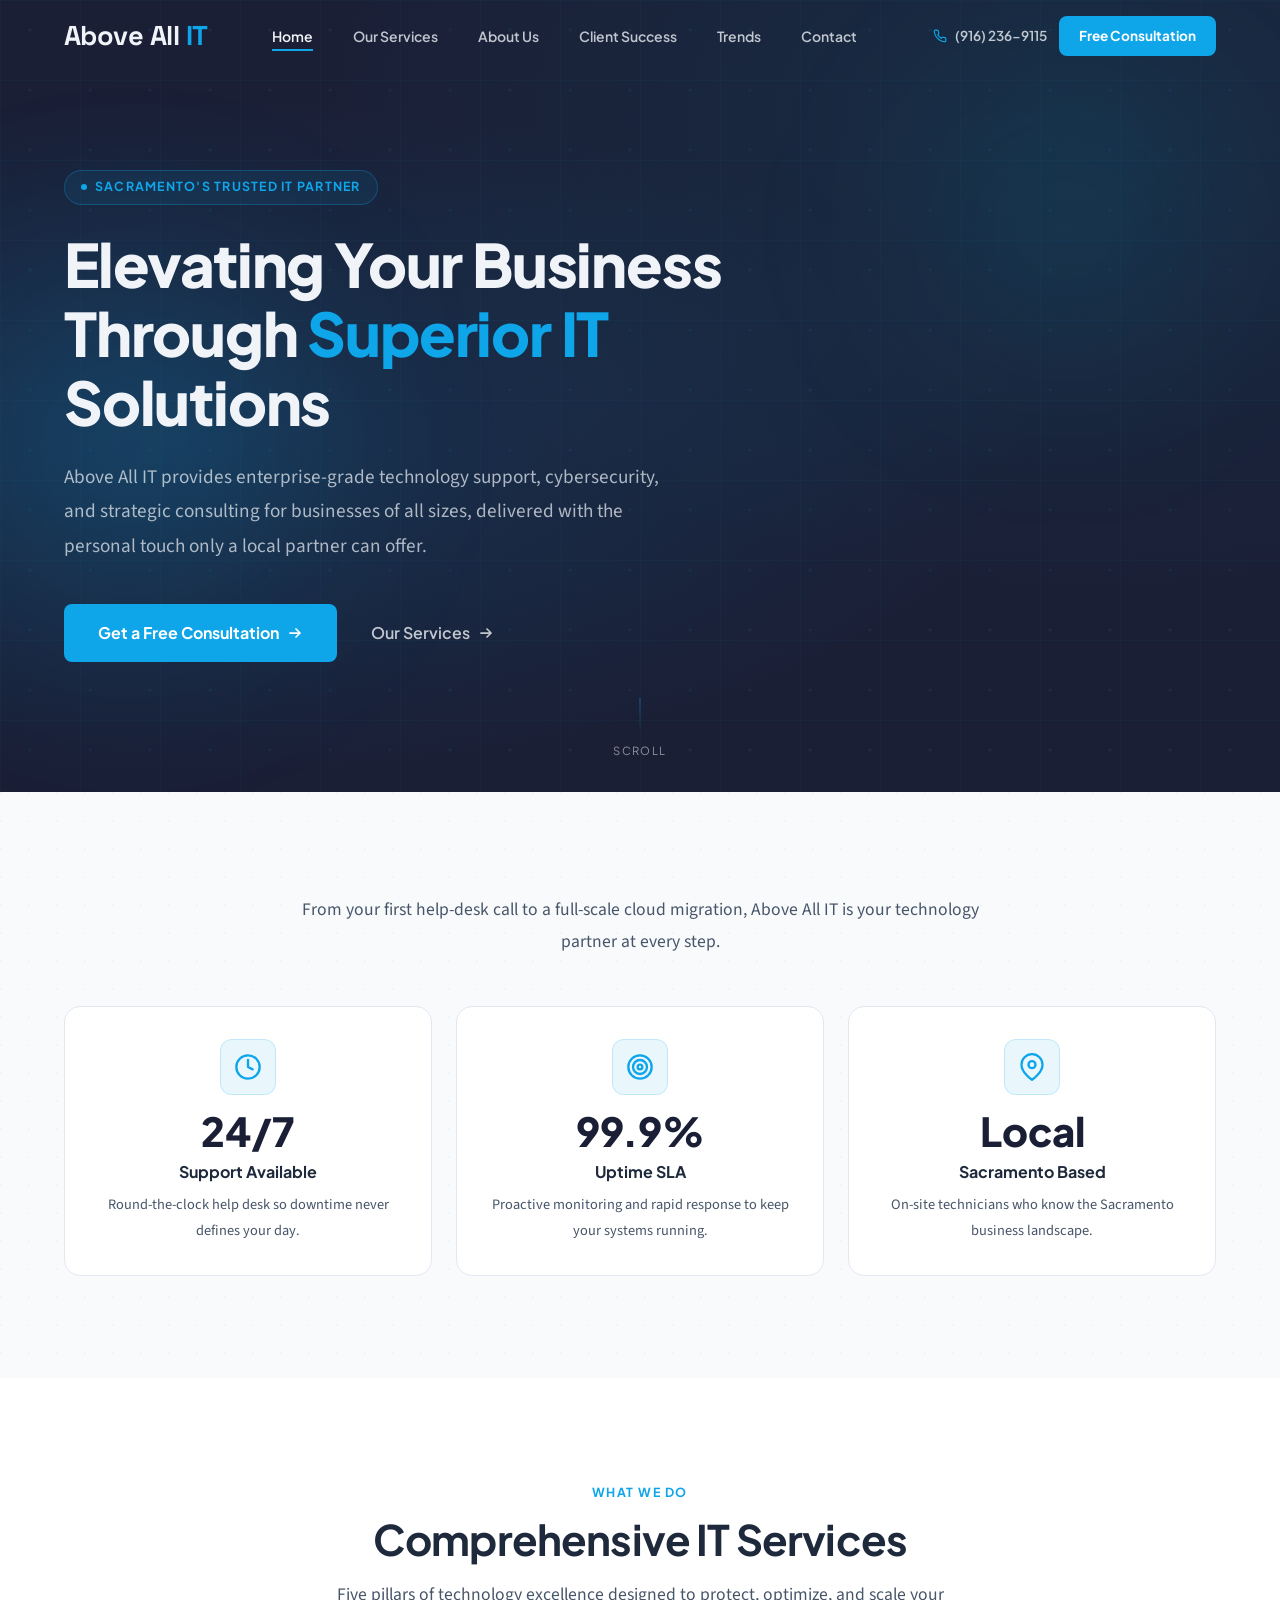
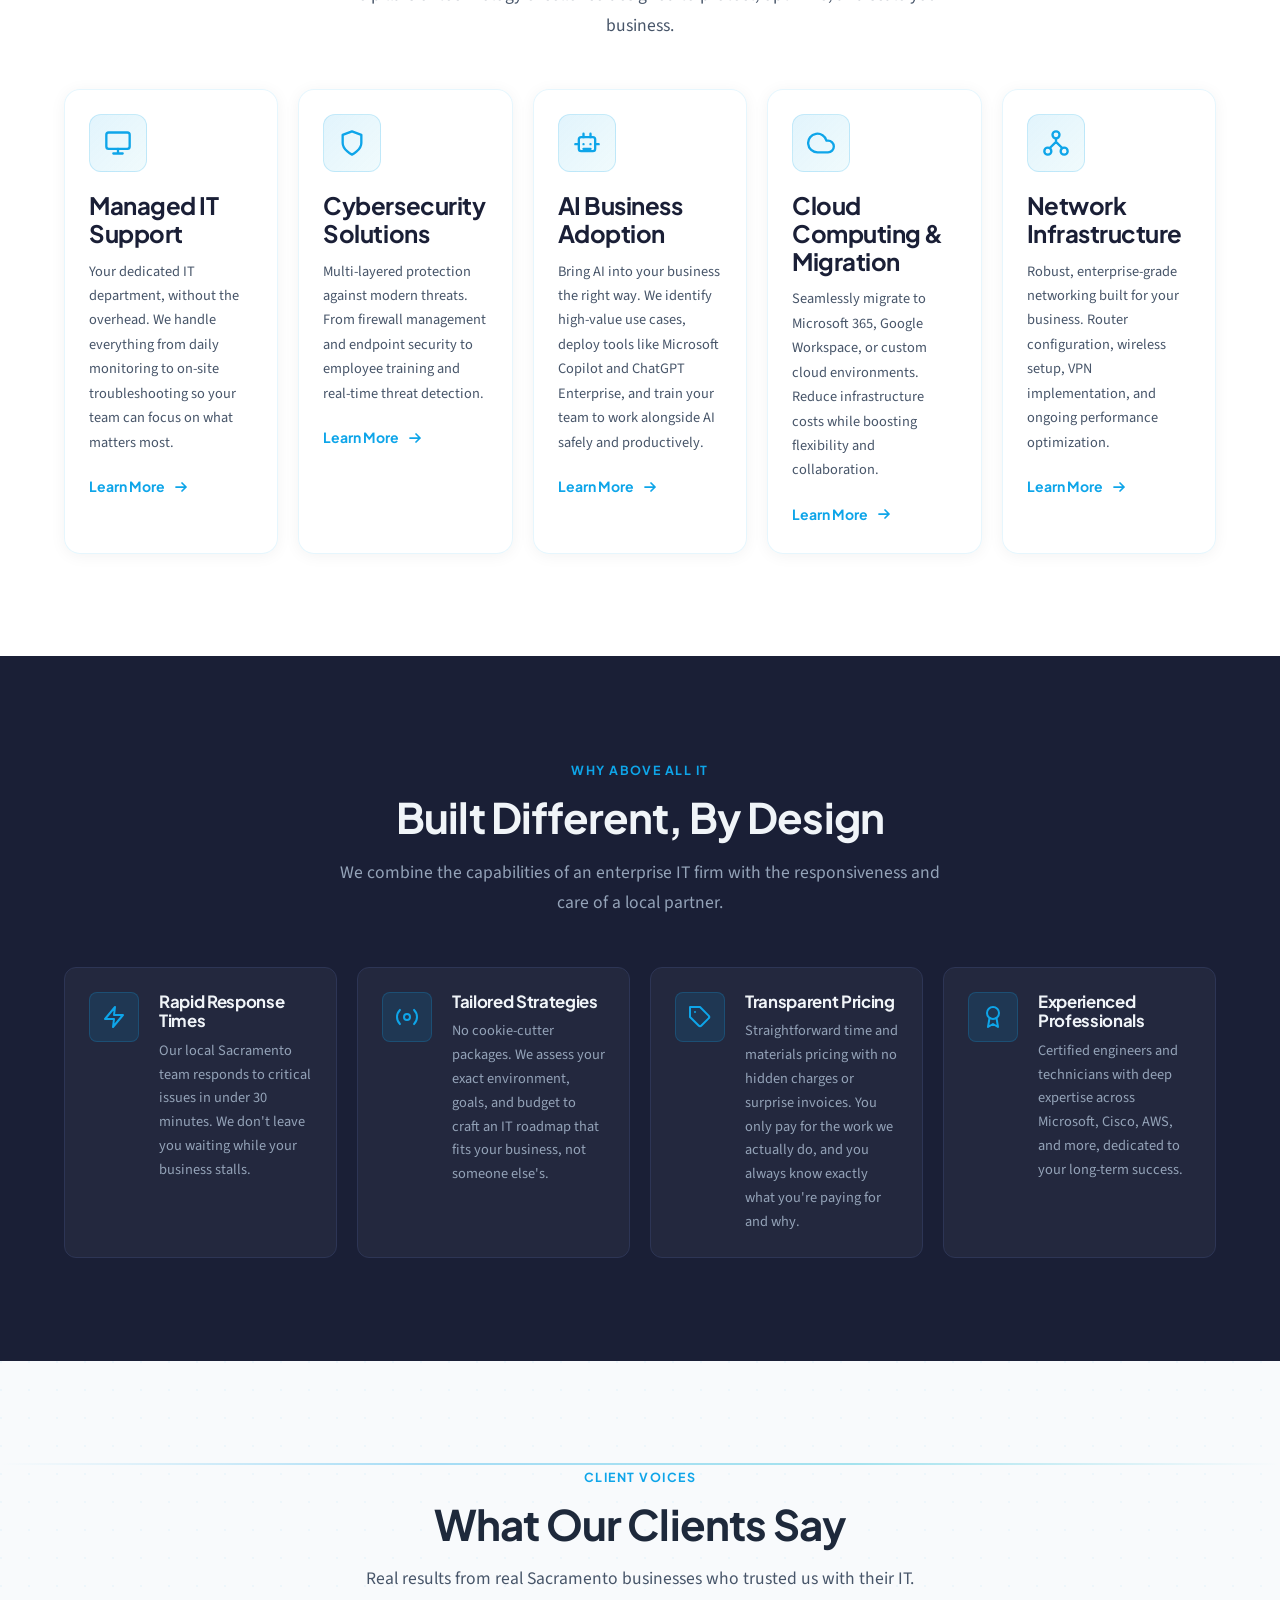
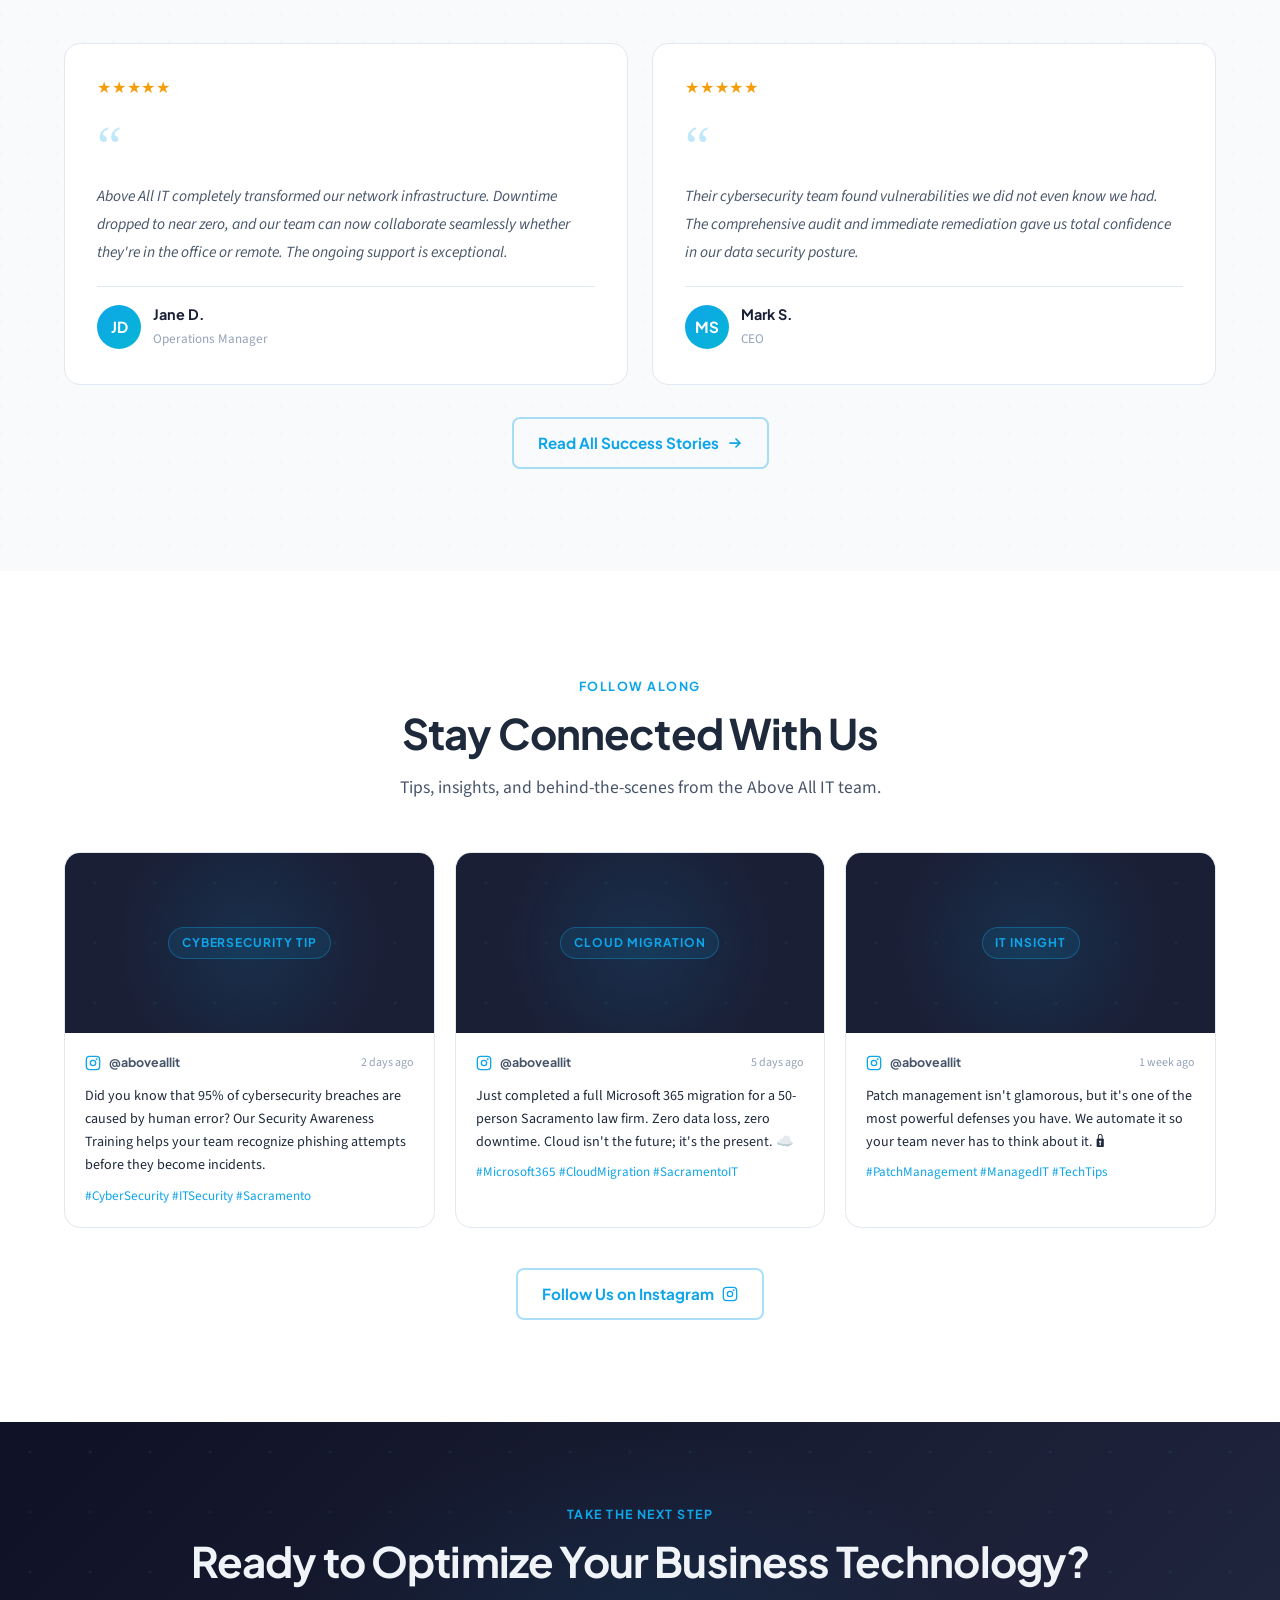
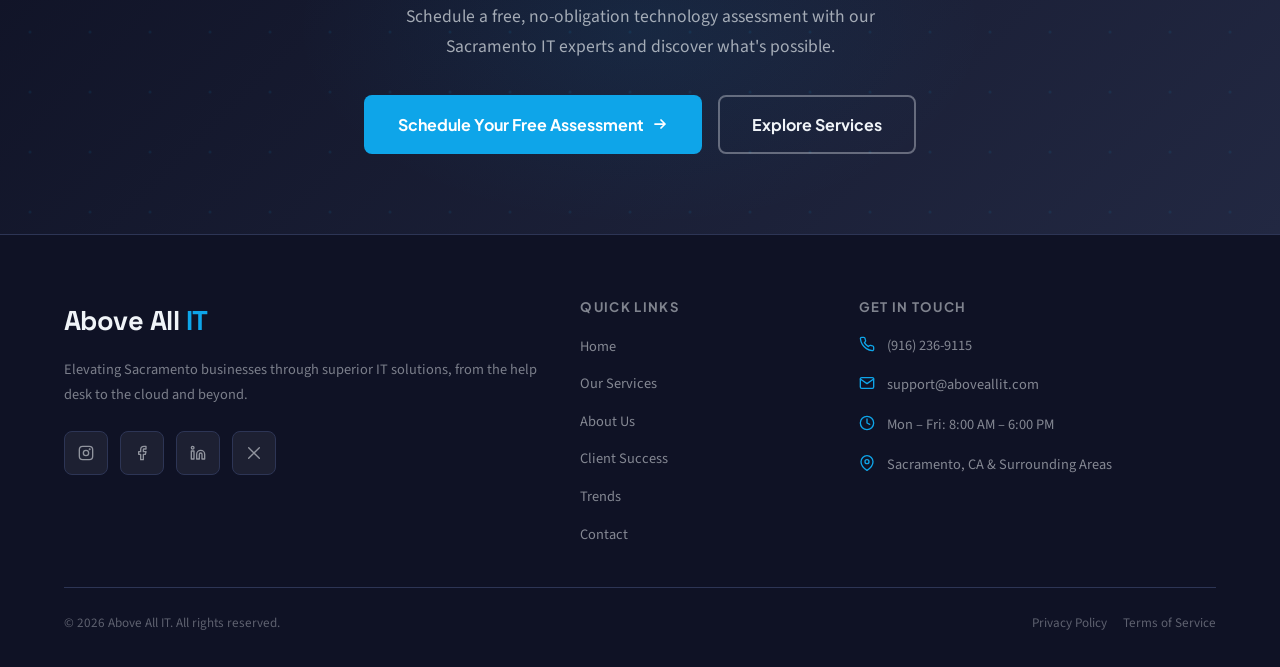
==== commit 6097dfe4: "Add SVG favicon, swap uptime stat to 99.9%, update punchlist - Created images/favicon.svg: geometric" ====
--- a/index.html
+++ b/index.html
@@ -35,7 +35,7 @@
   <link rel="stylesheet" href="css/styles.css">
 
   <!-- Favicon placeholder -->
-  <link rel="icon" href="images/favicon.ico" type="image/x-icon">
+  <link rel="icon" type="image/svg+xml" href="images/favicon.svg">
 
   <!-- JSON-LD: LocalBusiness -->
   <script type="application/ld+json">
@@ -64,7 +64,7 @@
     },
     "sameAs": [
       "https://www.instagram.com/aboveallit",
-      "https://www.facebook.com/aboveallit",
+      "https://www.facebook.com/profile.php?id=61589016171471",
       "https://www.linkedin.com/company/aboveallit",
       "https://twitter.com/aboveallit"
     ]
@@ -183,8 +183,8 @@
               <!-- Target icon -->
               <svg width="28" height="28" viewBox="0 0 24 24" fill="none" stroke="currentColor" stroke-width="2" stroke-linecap="round" stroke-linejoin="round"><circle cx="12" cy="12" r="10"/><circle cx="12" cy="12" r="6"/><circle cx="12" cy="12" r="2"/></svg>
             </div>
-            <div class="stat-number">100%</div>
-            <div class="stat-name">Uptime Goal</div>
+            <div class="stat-number">99.9%</div>
+            <div class="stat-name">Uptime SLA</div>
             <p class="stat-desc">Proactive monitoring and rapid response to keep your systems running.</p>
           </div>
 
@@ -509,7 +509,7 @@
             <a href="https://www.instagram.com/aboveallit/" target="_blank" rel="noopener" class="social-btn" aria-label="Follow Above All IT on Instagram">
               <svg width="16" height="16" viewBox="0 0 24 24" fill="none" stroke="currentColor" stroke-width="2" stroke-linecap="round" stroke-linejoin="round" aria-hidden="true"><rect x="2" y="2" width="20" height="20" rx="5"/><circle cx="12" cy="12" r="4"/><circle cx="17.5" cy="6.5" r=".5" fill="currentColor"/></svg>
             </a>
-            <a href="#" class="social-btn" aria-label="Follow Above All IT on Facebook">
+            <a href="https://www.facebook.com/profile.php?id=61589016171471" class="social-btn" aria-label="Follow Above All IT on Facebook">
               <svg width="16" height="16" viewBox="0 0 24 24" fill="none" stroke="currentColor" stroke-width="2" stroke-linecap="round" stroke-linejoin="round" aria-hidden="true"><path d="M18 2h-3a5 5 0 0 0-5 5v3H7v4h3v8h4v-8h3l1-4h-4V7a1 1 0 0 1 1-1h3z"/></svg>
             </a>
             <a href="#" class="social-btn" aria-label="Follow Above All IT on LinkedIn">
@@ -560,8 +560,8 @@
       <div class="footer-bottom">
         <p>&copy; 2026 Above All IT. All rights reserved.</p>
         <div class="footer-legal">
-          <a href="#">Privacy Policy</a>
-          <a href="#">Terms of Service</a>
+          <a href="privacy.html">Privacy Policy</a>
+          <a href="terms.html">Terms of Service</a>
         </div>
       </div>
     </div>
--- a/css/styles.css
+++ b/css/styles.css
@@ -1,6 +1,8 @@
 /* ============================================================
-   ABOVE ALL IT — Main Stylesheet
+   ABOVE ALL IT — Main Stylesheet #TEST 2
    ============================================================ */
+
+/* Updated for GitHub Pages */
 
 /* ---- 1. Custom Properties ---- */
 :root {
@@ -103,6 +105,34 @@
 }
 
 .section        { padding: clamp(4rem, 8vw, 7rem) 0; }
+
+/* Legal pages (privacy.html, terms.html) */
+.legal-draft {
+  background: rgba(245,158,11,.08);
+  border: 1px solid rgba(245,158,11,.35);
+  border-left: 4px solid var(--amber);
+  border-radius: var(--radius-lg);
+  padding: 1.25rem 1.5rem;
+  margin-bottom: 2.5rem;
+}
+.legal-draft strong {
+  display: block;
+  color: #b45309;
+  font-family: var(--font-display);
+  font-size: 1rem;
+  letter-spacing: .02em;
+  margin-bottom: .5rem;
+}
+.legal-draft p { margin: 0; font-size: .95rem; line-height: 1.7; color: var(--text-mid); }
+.legal-meta { font-size: .9rem; color: var(--text-mid); margin-bottom: 2rem; }
+.legal-content h2 { margin-top: 2.5rem; margin-bottom: .75rem; color: var(--navy); }
+.legal-content h2:first-of-type { margin-top: 0; }
+.legal-content h3 { margin-top: 1.5rem; margin-bottom: .5rem; color: var(--navy); font-size: 1.125rem; }
+.legal-content p { margin-bottom: 1rem; color: var(--text-mid); }
+.legal-content ul { padding-left: 1.5rem; margin-bottom: 1rem; }
+.legal-content ul li { list-style: disc; margin-bottom: .5rem; color: var(--text-mid); }
+.legal-content a { color: var(--blue); text-decoration: underline; }
+.legal-content a:hover { color: var(--blue-dark); }
 .section-sm     { padding: var(--sp-10) 0; }
 .section-dark   { background: var(--navy); }
 .section-mid    { background: var(--navy-mid); }
